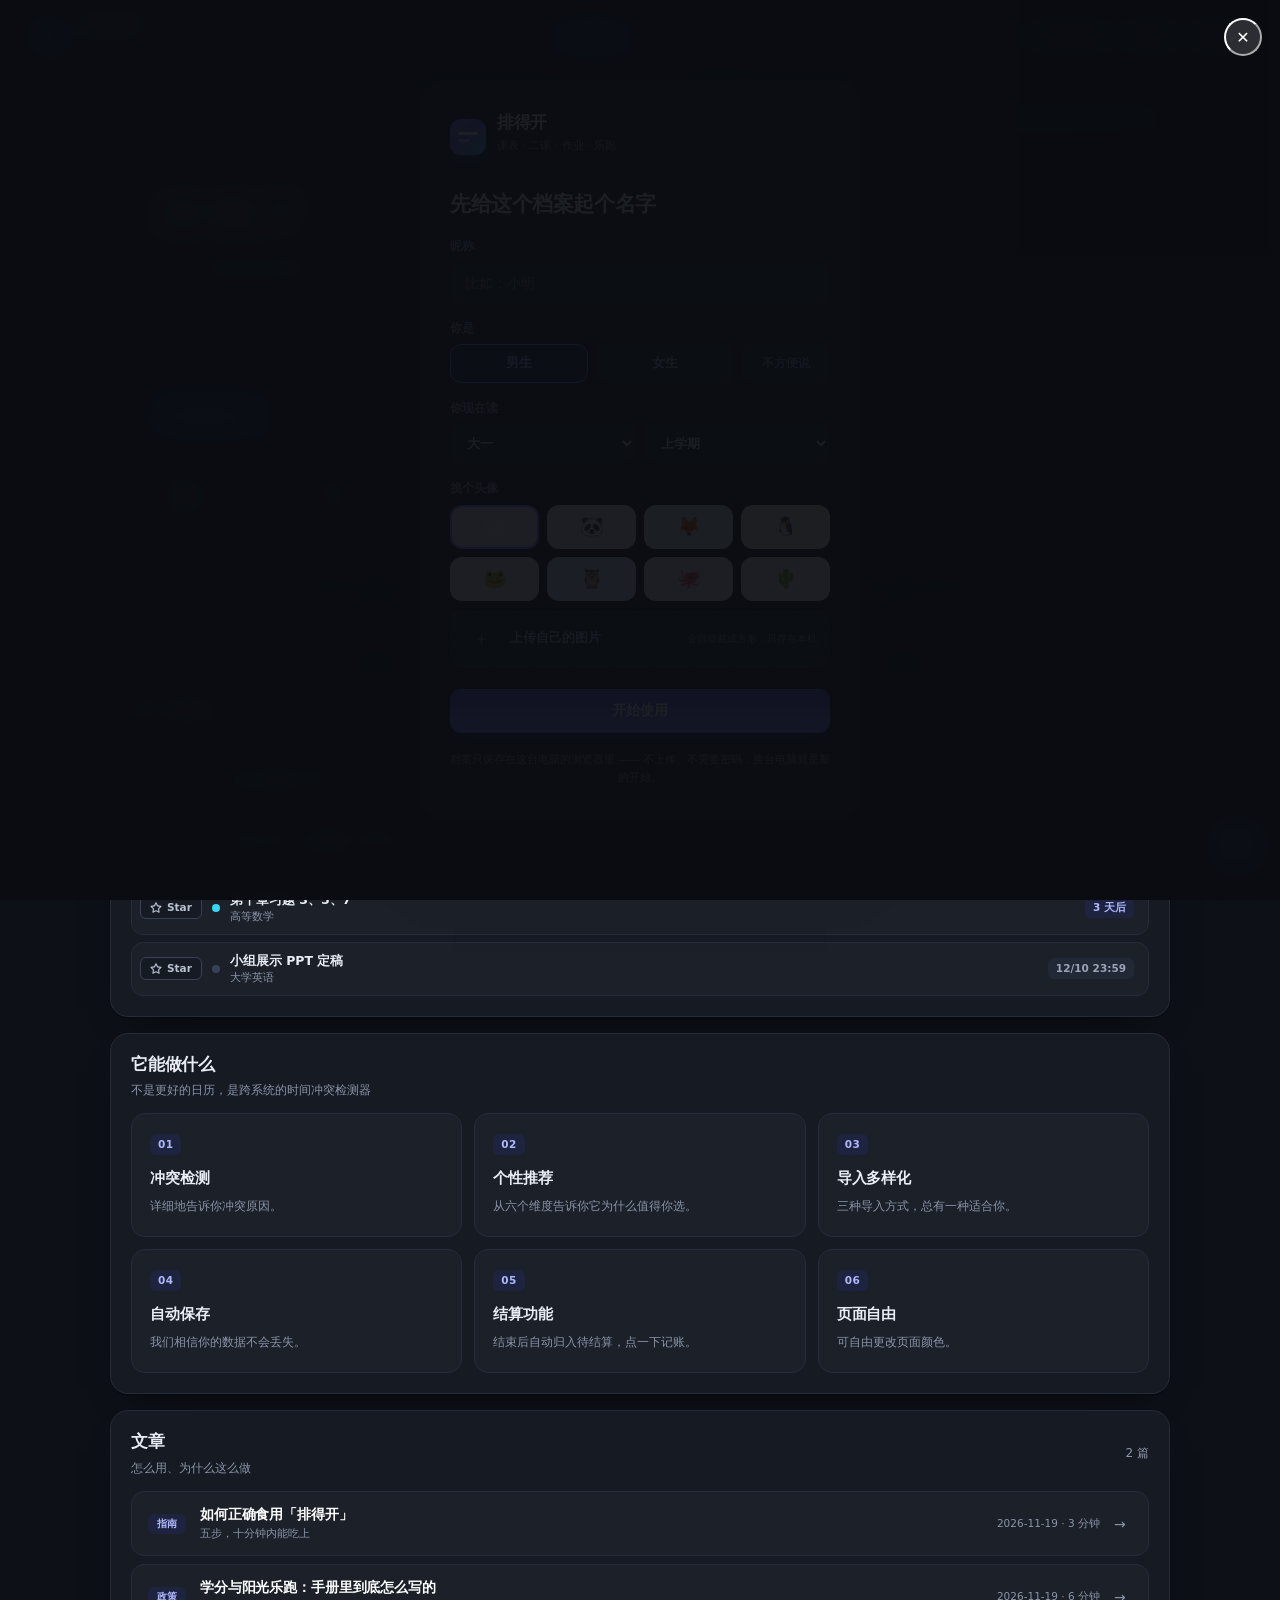
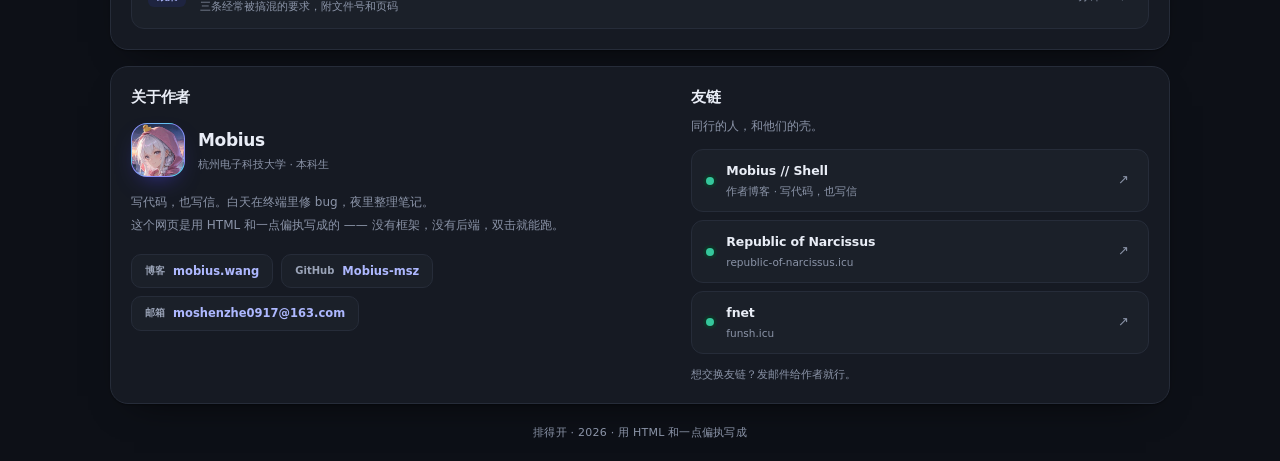
==== index.html @ eb7fef34 "暂时摘除 geo/lightbox 引用，先保证首页可用" ====
<!DOCTYPE html>
<html lang="zh-CN">
<head>
<meta charset="utf-8">
<meta name="viewport" content="width=device-width, initial-scale=1">
<meta name="color-scheme" content="light dark">
<title>排得开 · 课表 / 二课 / 作业，一条都不打架</title>
<meta name="description" content="把课表、二课活动、作业截止和阳光乐跑，排进同一张不冲突的日程。">
<script>
  // 先于样式生效，避免刷新时闪一下白
  (function () {
    try {
      var t = localStorage.getItem('paidekai.theme');
      if (t !== 'dark' && t !== 'light') {
        t = 'dark';   // 默认深色
      }
      document.documentElement.setAttribute('data-theme', t);
    } catch (e) {
      document.documentElement.setAttribute('data-theme', 'light');
    }
  })();
</script>
<meta name="theme-color" content="#4F46E5">
<meta name="mobile-web-app-capable" content="yes">
<meta name="apple-mobile-web-app-capable" content="yes">
<meta name="apple-mobile-web-app-status-bar-style" content="black-translucent">
<meta name="apple-mobile-web-app-title" content="排得开">
<link rel="manifest" href="manifest.webmanifest">
<link rel="icon" href="favicon-32.png" sizes="32x32">
<link rel="icon" href="favicon-64.png" sizes="64x64">
<link rel="apple-touch-icon" href="apple-touch-icon.png">

<link rel="stylesheet" href="styles.css?v=20261128a3">
</head>
<body data-build="20261128a1">
<svg width="0" height="0" style="position:absolute" aria-hidden="true"><defs>
  <linearGradient id="ringGrad" x1="0" y1="0" x2="1" y2="1">
    <stop offset="0%" stop-color="#4F46E5"/>
    <stop offset="100%" stop-color="#06B6D4"/>
  </linearGradient>
  <linearGradient id="ringGradDone" x1="0" y1="0" x2="1" y2="1">
    <stop offset="0%" stop-color="#0E9C7C"/>
    <stop offset="100%" stop-color="#34D399"/>
  </linearGradient>
</defs></svg>

<div class="bglayer" id="bglayer" aria-hidden="true"></div>
<div class="glow" aria-hidden="true"></div>

<header class="topbar">
  <div class="brand">
    <div class="mark" aria-hidden="true"><span></span><span></span></div>
    <div class="brand-text">
      <h1>排得开</h1>
      <p>课表 · 二课 · 作业 · 乐跑</p>
    </div>
  </div>

  <nav class="nav" id="nav">
    <button class="nv active" type="button" data-page="home">首页</button>
    <button class="nv" type="button" data-page="day">日程</button>
    <button class="nv" type="button" data-page="course">二课</button>
    <button class="nv" type="button" data-page="volunteer">志愿</button>
    <button class="nv" type="button" data-page="run">阳光乐跑</button>
    <button class="nv" type="button" data-page="data">数据</button>
    <button class="nv" type="button" data-page="me">我的</button>
  </nav>

  <div class="topbar-right">
    <button class="pill pill-demo" type="button" id="btnMode" title="切换演示模式 / 正常模式">演示模式</button>
    <button class="icon-btn theme-btn" id="btnTheme" type="button" title="切换深浅色" aria-label="切换深浅色">
      <svg class="th-sun" viewBox="0 0 24 24" fill="none" stroke="currentColor" stroke-width="1.9" stroke-linecap="round" aria-hidden="true">
        <circle cx="12" cy="12" r="4.1"/>
        <path d="M12 2.8v2.1M12 19.1v2.1M2.8 12h2.1M19.1 12h2.1M5.5 5.5l1.5 1.5M17 17l1.5 1.5M18.5 5.5L17 7M7 17l-1.5 1.5"/>
      </svg>
      <svg class="th-moon" viewBox="0 0 24 24" fill="currentColor" aria-hidden="true">
        <path d="M20.4 14.6A8.6 8.6 0 0 1 9.4 3.6a8.6 8.6 0 1 0 11 11z"/>
      </svg>
    </button>
    <button class="btn ghost" id="btnCopy" type="button">复制日程</button>
    <button class="btn primary" id="btnAdd" type="button">＋ 导入</button>
  </div>
</header>

<!-- ==================== 首页 ==================== -->
<main class="page" id="page-home">

  <section class="hero">
    <div class="hero-kicker">
      <span class="hero-dot"></span>在线 · <span id="heroTerm">第 12 周</span>
    </div>
    <h1 class="hero-title">排得开</h1>
    <p class="hero-sub">「这个东西都在哪看？」「这个作业什么时候结束？」「讲座会不会撞课程？」</p>
    <p class="hero-desc">
      你一定在大学里听过、也问过这几句话 —— 课表在这儿，作业七零八落，<br>
      阳光乐跑飞到哪去不知道，活动多得不知从何入手。<br>
      各种事项把脑子搅成一锅粥。这个网站想用最直白、最不绕弯子的办法，让你避开这些麻烦 ^_^
    </p>
    <div class="hero-act">
      <button class="btn primary lg" type="button" data-page="day">进入日程 →</button>
      <button class="btn ghost lg" type="button" data-article="howto">第一次用？看这里</button>
    </div>
    <div class="hero-stats" id="heroStats"></div>
  </section>

  <div class="marquee" aria-hidden="true">
    <div class="marquee-track" id="marqueeTrack"></div>
  </div>

  <section class="card">
    <div class="card-head">
      <div>
        <h2 class="card-title">接下来要做</h2>
        <p class="card-sub">按截止时间排，最近的在前</p>
      </div>
      <button class="link-btn" type="button" data-page="day">全部 →</button>
    </div>
    <div class="home-todo" id="homeTodo"></div>
  </section>

  <section class="card">
    <div class="card-head">
      <div>
        <h2 class="card-title">它能做什么</h2>
        <p class="card-sub">不是更好的日历，是跨系统的时间冲突检测器</p>
      </div>
    </div>
    <div class="feat-grid" id="featGrid"></div>
  </section>

  <section class="card">
    <div class="card-head">
      <div>
        <h2 class="card-title">文章</h2>
        <p class="card-sub">怎么用、为什么这么做</p>
      </div>
      <span class="muted" id="articleCount"></span>
    </div>
    <div class="posts" id="postList"></div>
  </section>

  <section class="card">
    <div class="sitegrid">

      <div class="fblock">
        <h3 class="fblock-t">关于作者</h3>
        <div class="author">
          <span class="author-av"><img src="author.jpg" alt="Mobius 的头像"></span>
          <div class="author-main">
            <div class="author-name">Mobius</div>
            <div class="author-sub">杭州电子科技大学 · 本科生</div>
          </div>
        </div>
        <p class="author-bio">
          写代码，也写信。白天在终端里修 bug，夜里整理笔记。<br>
          这个网页是用 HTML 和一点偏执写成的 —— 没有框架，没有后端，双击就能跑。
        </p>
        <div class="author-links">
          <a class="alink" href="https://mobius.wang" target="_blank" rel="noopener">
            <span class="alink-k">博客</span><span class="alink-v">mobius.wang</span>
          </a>
          <a class="alink" href="https://github.com/Mobius-msz" target="_blank" rel="noopener">
            <span class="alink-k">GitHub</span><span class="alink-v">Mobius-msz</span>
          </a>
          <a class="alink" href="mailto:moshenzhe0917@163.com">
            <span class="alink-k">邮箱</span><span class="alink-v">moshenzhe0917@163.com</span>
          </a>
        </div>
      </div>

      <div class="fblock">
        <h3 class="fblock-t">友链</h3>
        <p class="fblock-d">同行的人，和他们的壳。</p>
        <div class="flinks" id="flinkList">
          <a class="flink" href="https://mobius.wang" target="_blank" rel="noopener">
            <span class="flink-dot"></span>
            <span class="flink-main">
              <span class="flink-name">Mobius // Shell</span>
              <span class="flink-desc">作者博客 · 写代码，也写信</span>
            </span>
            <span class="flink-go">↗</span>
          </a>
          <a class="flink" href="https://republic-of-narcissus.icu" target="_blank" rel="noopener">
            <span class="flink-dot"></span>
            <span class="flink-main">
              <span class="flink-name">Republic of Narcissus</span>
              <span class="flink-desc">republic-of-narcissus.icu</span>
            </span>
            <span class="flink-go">↗</span>
          </a>
          <a class="flink" href="https://funsh.icu" target="_blank" rel="noopener">
            <span class="flink-dot"></span>
            <span class="flink-main">
              <span class="flink-name">fnet</span>
              <span class="flink-desc">funsh.icu</span>
            </span>
            <span class="flink-go">↗</span>
          </a>
        </div>
        <p class="flink-tip">想交换友链？发邮件给作者就行。</p>
      </div>

    </div>
  </section>

  <p class="site-foot">排得开 · 2026 · 用 HTML 和一点偏执写成</p>

</main>

<!-- ==================== 日程 ==================== -->
<main class="page" id="page-day" hidden>

  <section class="card settle-card" id="settleCard" hidden>
    <div class="card-head">
      <div>
        <h2 class="card-title">已完结待确认 <span class="settle-badge" id="settleCount"></span></h2>
        <p class="card-sub">去了还是没去？点一下才算数</p>
      </div>
    </div>
    <div class="settle-list" id="settleList"></div>
  </section>

  <section class="card dayview">
    <div class="card-head">
      <h2 class="card-title"><span class="term-chip as-title" id="termChip"></span> <span class="muted" id="weekRange"></span></h2>
      <div class="legend" id="legend"></div>
    </div>
    <div class="daystrip" id="daystrip"></div>
    <div class="agenda" id="agenda"></div>
    <div class="daynote" id="dayNote"></div>
    <button class="link-btn day-export" type="button" id="btnExportDay">导出这天（图片 / PDF）→</button>
  </section>

  <section class="card todo-card">
    <div class="card-head">
      <h2 class="card-title">作业清单</h2>
      <div class="todo-head-right">
        <span class="todo-count" id="todoCount">0 / 0</span>
        <button class="btn ghost sm" id="btnImportTasks" type="button">＋ 导入作业</button>
      </div>
    </div>
    <div class="todo-bar"><i id="todoBar"></i></div>
    <div class="todo-list" id="todoList"></div>
  </section>

  <details class="card card-collapse" id="rejectCard">
    <summary>
      <span>这些没排进去</span>
      <span class="sum-right"><span class="muted" id="rejectCount"></span><i class="chev">›</i></span>
    </summary>
    <div class="rejected" id="rejected"></div>
  </details>

</main>

<!-- ==================== 二课 ==================== -->
<main class="page" id="page-course" hidden>
  <section class="card" id="profileCard"></section>

  <section class="card">
    <div class="card-head">
      <div>
        <h2 class="card-title">二课活动</h2>
        <p class="card-sub">系统只负责排序和提醒冲突，报不报你自己勾</p>
      </div>
      <div class="seg" id="seg-course">
        <button type="button" data-pickmode="edit">编辑活动</button>
        <button type="button" data-pickmode="done">已编辑</button>
      </div>
    </div>
    <div class="pick-toolbar">
      <span class="pick-count" id="count-course"></span>
      <div class="pick-actions">
        <button class="btn ghost sm" type="button" data-pickall="course">按推荐勾上</button>
        <button class="btn ghost sm" type="button" data-clear="course">清空</button>
      </div>
    </div>
    <div class="pick-list" id="list-course"></div>
  </section>

  <details class="card card-collapse" id="hist-course-wrap">
    <summary>
      <span>我的历史</span>
      <span class="sum-right"><span class="muted" id="hist-course-count"></span><i class="chev">›</i></span>
    </summary>
    <div class="hist" id="history-course"></div>
  </details>
</main>

<!-- ==================== 志愿 ==================== -->
<main class="page" id="page-volunteer" hidden>
  <section class="card">
    <div class="card-head">
      <div>
        <h2 class="card-title">志愿服务</h2>
        <p class="card-sub">时长按小时算，勾上就进日程</p>
      </div>
      <div class="seg" id="seg-volunteer">
        <button type="button" data-pickmode="edit">编辑活动</button>
        <button type="button" data-pickmode="done">已编辑</button>
      </div>
    </div>
    <div class="pick-toolbar">
      <span class="pick-count" id="count-volunteer"></span>
      <div class="pick-actions">
        <button class="btn ghost sm" type="button" data-pickall="volunteer">按推荐勾上</button>
        <button class="btn ghost sm" type="button" data-clear="volunteer">清空</button>
      </div>
    </div>
    <div class="pick-list" id="list-volunteer"></div>
  </section>

  <details class="card card-collapse" id="hist-volunteer-wrap">
    <summary>
      <span>我的历史</span>
      <span class="sum-right"><span class="muted" id="hist-volunteer-count"></span><i class="chev">›</i></span>
    </summary>
    <div class="hist" id="history-volunteer"></div>
  </details>
</main>

<!-- ==================== 阳光乐跑 ==================== -->
<main class="page" id="page-run" hidden>
  <section class="card">
    <div class="card-head">
      <div>
        <h2 class="card-title">阳光乐跑</h2>
        <p class="card-sub" id="runStat">一周跑几次，你自己定</p>
        <div class="run-len">
          <span>每次用时</span>
          <input type="number" id="runLen" min="15" max="120" step="5" value="30" inputmode="numeric" aria-label="每次乐跑用时">
          <span>分钟</span>
          <em>含去操场的路上时间</em>
        </div>
      </div>
      <div class="seg" id="seg-run">
        <button type="button" data-pickmode="edit">编辑活动</button>
        <button type="button" data-pickmode="done">已编辑</button>
      </div>
    </div>
    <div class="pick-toolbar">
      <span class="pick-count" id="count-run"></span>
      <div class="pick-actions">
        <button class="btn ghost sm" type="button" data-pickall="run">按推荐勾上</button>
        <button class="btn ghost sm" type="button" data-clear="run">清空</button>
      </div>
    </div>
    <div class="pick-list" id="list-run"></div>
  </section>
</main>

<!-- ==================== 我的 ==================== -->
<main class="page" id="page-me" hidden>

  <section class="card" id="accountCard"></section>

  <section class="card">
    <div class="card-head">
      <div>
        <h2 class="card-title">背景</h2>
        <p class="card-sub">内置几套渐变；也能直接读你电脑上的 Wallpaper Engine 壁纸库</p>
      </div>
      <div class="pick-actions">
        <button class="btn ghost sm" id="btnWeImport" type="button">导入 Wallpaper Engine 壁纸</button>
        <button class="btn ghost sm" id="btnBgFile" type="button">本地图片 / 视频</button>
        <button class="btn ghost sm" id="btnBgReset" type="button">恢复默认</button>
      </div>
    </div>

    <div class="bg-grid" id="bgGrid"></div>

    <p class="shot-hint" style="margin-top:14px">
      点「导入」会弹出文件夹选择框 —— 选
      <code>…\steamapps\workshop\content\431960</code>（你订阅的壁纸）或
      <code>…\wallpaper_engine\projects</code>（内置的）。
      浏览器只读你亲手选中的那个文件夹，不会上传到任何地方。
    </p>

    <input type="file" id="weDir" webkitdirectory directory multiple hidden>
    <input type="file" id="bgFile" accept="image/*,video/mp4,video/webm" hidden>
  </section>

  <section class="card">
    <div class="card-head">
      <div>
        <h2 class="card-title">外观</h2>
        <p class="card-sub">深色在晚上更护眼，跟着你的选择走</p>
      </div>
    </div>
    <div class="theme-seg" id="themeSeg">
      <button type="button" data-theme-v="light">浅色</button>
      <button type="button" data-theme-v="dark">深色</button>
    </div>
  </section>

  <section class="card" id="profileCard2"></section>

  <section class="card" id="installCard">
    <div class="card-head">
      <div>
        <h2 class="card-title">装到手机上</h2>
        <p class="card-sub" id="installTip">装完就是一个独立应用：桌面有图标、打开全屏、断网也能用</p>
      </div>
      <button class="btn primary sm" type="button" id="btnInstall" hidden>安装</button>
    </div>
  </section>

  <section class="card">
    <div class="card-head">
      <h2 class="card-title">这一学期</h2>
      <span class="muted">按你结算过的记录算</span>
    </div>
    <div class="stats" id="statsGrid"></div>
    <div class="term-row">
      <label for="termGrade">年级</label>
      <select class="term-sel" id="termGrade">
        <option value="1">大一</option>
        <option value="2">大二</option>
        <option value="3">大三</option>
        <option value="4">大四</option>
      </select>
      <select class="term-sel" id="termSem">
        <option value="1">上学期</option>
        <option value="2">下学期</option>
      </select>
      <span class="term-warn" id="termWarn" hidden>换学期后课表要重新导入</span>
    </div>
    <div class="term-row">
      <label for="termStart">开学第一天的周一</label>
      <input type="date" id="termStart">
      <span class="muted" id="termHint"></span>
    </div>
    <div class="about-link">
      <span class="muted">数据怎么来的、为什么这么设计</span>
      <button class="link-btn" type="button" data-page="about">关于这个项目 →</button>
    </div>
  </section>

</main>

<!-- ==================== 关于 ==================== -->
<main class="page" id="page-about" hidden>

  <section class="card">
    <div class="card-head">
      <div>
        <h2 class="card-title">关于</h2>
        <p class="card-sub">数据从哪来、为什么这么设计 —— 给老师和评委看的，平时不用管</p>
      </div>
      <button class="btn ghost sm" type="button" data-page="me">← 返回</button>
    </div>

    <h3 class="about-h">它是怎么跑的</h3>
    <ol class="pipe pipe-col">
          <li><b>① 拿到数据</b><span>课表、二课、作业统一成结构化数据，来源可以是 AI 整理、截图、手填</span></li>
          <li><b>② 建约束</b><span>上课时段、地点之间要走多久、一天最多几场</span></li>
          <li><b>③ 查冲突</b><span>时间撞车、转场来不及、当天太挤、名额抢不到</span></li>
          <li><b>④ 排班</b><span>先补缺口，再按六个维度打分挑活动</span></li>
          <li><b>⑤ 你点头</b><span>它只建议，删不删加不加你说了算</span></li>
    </ol>

    <h3 class="about-h">三个数据源，现在接到哪一步</h3>
<table class="src-table">
      <thead>
        <tr><th>数据源</th><th>想要什么</th><th>现在怎么做</th><th>为什么不直连</th></tr>
      </thead>
      <tbody>
        <tr>
          <td>阳光乐跑<br><em>微信「运动时间bank」</em></td>
          <td>实时次数与满分缺口</td>
          <td><b>手动同步</b>：填次数和满分线，自动算出每周该跑几次</td>
          <td>小程序无对外接口；抓包要装证书和代理，属逆向，号有被封风险</td>
        </tr>
        <tr>
          <td>二课活动<br><em>erke.hdu.edu.cn</em></td>
          <td>拉可报名列表并提示冲突</td>
          <td><b>AI 整理</b>：复制提示词发给 DeepSeek / 豆包，把回答粘回来</td>
          <td>该域名解析到非公网 IP，公网页面连域名都解析不了；校内还有同源策略和统一身份认证</td>
        </tr>
        <tr>
          <td>钉钉课表<br><em>杭电工作台</em></td>
          <td>读课表、把日程推回去</td>
          <td><b>AI 整理</b> 识别课时 + <b>导出课表</b>（图片 / PDF / .ics）</td>
          <td>读个人课表要学校管理员建应用并审批数据权限，学生开发者拿不到</td>
        </tr>
      </tbody>
    </table>
  </section>

  <section class="card">
    <h3 class="about-h" style="margin-top:0">说明</h3>
<p class="foot-note">
      <b>架构：</b>三条都做成了「适配器」——接口能通就走接口，通不了就走 AI / 截图 / 手填，上层排程逻辑一行不用改。
      这也是产品化必须的：数据源随时会变，排程引擎不该跟着重写。
    </p>
    <p class="foot-note">
      <b>数据说明：</b>活动池是演示用的模拟数据（28 条，覆盖讲座、志愿服务、阳光乐跑、竞赛、文体、职业发展六类），
      时间按「下一个自然周」动态生成，方便随时演示。地点间转场耗时按校区区域粗略估算（同区 8 分钟、跨区 14–32 分钟），
      不是真实导航数据。
    </p>
  </section>

</main>

<!-- ==================== 数据 ==================== -->
<main class="page" id="page-data" hidden>

  <section class="goals" id="goals" aria-label="目标完成度"></section>

  <section class="sources" id="sources" aria-label="数据来源"></section>

  <div class="datalayout">

    <div class="datacol">

      <section class="card panel-card">
        <h2 class="card-title">我要凑够</h2>
        <p class="card-sub">缺口决定它推什么给你 —— 按学院要求填：创新与拓展学分必修 2 分、4 分及以上记优秀；讲座类至少 8 次</p>
        <div class="field-row">
          <label class="field">
            <span>二课学分</span>
            <input type="number" id="goalCredit" min="0" max="10" step="0.1" value="2.5">
            <em>分</em>
          </label>
          <label class="field">
            <span>志愿时长</span>
            <input type="number" id="goalVolunteer" min="0" max="80" step="1" value="6">
            <em>小时</em>
          </label>
          <label class="field">
            <span>本周乐跑</span>
            <input type="number" id="goalRun" min="0" max="7" step="1" value="2">
            <em>天</em>
          </label>
        </div>

        <div class="hist-row">
          <span class="hist-sum" id="histSum">还没导入历史</span>
          <button class="link-btn" type="button" id="btnHistory">导入二课 / 志愿历史 →</button>
        </div>
      </section>

      <section class="card panel-card">
        <h2 class="card-title">我感兴趣</h2>
        <p class="card-sub">命中越多，推得越靠前</p>
        <div class="chips" id="interestChips"></div>
      </section>

      <section class="card panel-card">
        <h2 class="card-title">我有事</h2>
        <p class="card-sub">选中的格子会出现在日程里，排班时一定绕开</p>
        <div class="busy-grid" id="busyGrid"></div>
        <div class="busy-actions">
          <button class="link-btn" id="btnImportTable" type="button">从课表批量导入 →</button>
          <button class="link-btn" id="btnCourse" type="button">管理课程 →</button>
        </div>
      </section>

    </div>

    <div class="datacol">

      <section class="card">
        <div class="card-head">
          <h2 class="card-title">导入</h2>
          <span class="muted">复制提示词，丢给 AI，粘回来</span>
        </div>

        <div class="impgrid">
          <button class="impcard" type="button" data-imp="timetable">
            <span class="impi">📅</span>
            <b>课表</b>
            <span>从杭电助手 / 钉钉课表截图，或手写「周一 第1-2节 高数」</span>
          </button>
          <button class="impcard" type="button" data-imp="activities">
            <span class="impi">🎪</span>
            <b>二课活动</b>
            <span>青春杭电「正在报名」列表，一次导入十几条并标出冲突</span>
          </button>
          <button class="impcard" type="button" data-imp="tasks">
            <span class="impi">📝</span>
            <b>作业</b>
            <span>课程群里的作业通知，整理成带截止时间的清单</span>
          </button>
          <button class="impcard" type="button" data-imp="shot">
            <span class="impi">🖼</span>
            <b>截图识别</b>
            <span>配了视觉模型的话，截图丢进去直接读（可选）</span>
          </button>
        </div>

        <p class="shot-hint" style="margin-top:14px">
          AI 那条路不用任何 Key —— 打开 DeepSeek / 豆包 / Kimi，把提示词和截图一起发过去，
          复制它的回答粘回来就行。
        </p>
      </section>


      <section class="card">
        <div class="card-head">
          <h2 class="card-title">导出</h2>
          <span class="muted">排好的东西，带走</span>
        </div>

        <div class="impgrid">
          <button class="impcard" type="button" data-exp2="week-png">
            <span class="impi">🖼</span>
            <b>这一周 · 图片</b>
            <span>整周课表一张 PNG，发群、贴进 PPT 都行</span>
          </button>
          <button class="impcard" type="button" data-exp2="week-pdf">
            <span class="impi">📄</span>
            <b>这一周 · PDF</b>
            <span>打印出来贴桌上，或当作业附件交上去</span>
          </button>
          <button class="impcard" type="button" data-exp2="week-ics">
            <span class="impi">📅</span>
            <b>这一周 · 日历</b>
            <span>.ics 导回钉钉 / 手机日历，日程自动同步</span>
          </button>
          <button class="impcard" type="button" data-exp2="day">
            <span class="impi">🕐</span>
            <b>这一天</b>
            <span>只导出当天，一页纸，图片或 PDF 自己选</span>
          </button>
        </div>

        <p class="shot-hint" style="margin-top:14px">
          图片和 PDF 都在你本机现场生成，不上传任何数据 —— 断网也能用。
        </p>
      </section>

    </div>
  </div>
</main>



<!-- 弹窗：课程表 -->
<div class="modal" id="modalCourse" hidden>
  <div class="modal-mask" data-close></div>
  <div class="modal-card course-card" role="dialog" aria-modal="true">
    <div class="modal-head">
      <div>
        <h3>课程表</h3>
        <p class="card-sub">单双周、自定义周数都在这儿改 —— 改完日程立刻重排</p>
      </div>
      <button class="icon-btn" type="button" data-close aria-label="关闭">✕</button>
    </div>

    <div class="cform">
      <input class="cin" id="cfTitle" placeholder="课程名，比如 高等数学 A1" maxlength="24">
      <select class="cin" id="cfDay">
        <option value="0">周一</option><option value="1">周二</option><option value="2">周三</option>
        <option value="3">周四</option><option value="4">周五</option><option value="5">周六</option><option value="6">周日</option>
      </select>
      <input class="cin" id="cfStart" type="time" value="08:40">
      <span class="cdash">→</span>
      <input class="cin" id="cfEnd" type="time" value="10:15">
      <input class="cin cwide" id="cfPlace" placeholder="地点（可不填）" maxlength="20">
      <input class="cin cnarrow" id="cfFrom" type="number" min="1" max="30" value="1">
      <span class="cdash">—</span>
      <input class="cin cnarrow" id="cfTo" type="number" min="1" max="30" value="16">
      <span class="cunit">周</span>
      <select class="cin" id="cfParity">
        <option value="all">每周</option>
        <option value="odd">单周</option>
        <option value="even">双周</option>
      </select>
      <button class="btn primary sm" type="button" id="cfSave">加入</button>
      <button class="link-btn" type="button" id="cfCancel" hidden>取消编辑</button>
    </div>

    <div class="clist" id="courseList"></div>
    <p class="chint" id="courseHint"></p>
  </div>
</div>

<!-- 弹窗：导入历史 -->
<div class="modal" id="modalHistory" hidden>
  <div class="modal-mask" data-close></div>
  <div class="modal-card hist-card" role="dialog" aria-modal="true">
    <div class="modal-head">
      <div>
        <h3>导入二课 / 志愿历史</h3>
        <p class="card-sub">把之前攒的学分和时长导进来，推荐就只补你真正缺的</p>
      </div>
      <button class="icon-btn" type="button" data-close aria-label="关闭">✕</button>
    </div>

    <ol class="hist-steps">
      <li>打开素拓平台（二课）或志愿汇，把记录复制下来，截图也行</li>
      <li>点下面的按钮复制提示词，和记录一起丢给 DeepSeek / 豆包 / Kimi</li>
      <li>把它回的那段粘回下面这个框，点导入</li>
    </ol>

    <div class="hist-prompt-row">
      <button class="btn ghost sm" type="button" id="btnHistPrompt">复制提示词</button>
      <span class="muted">不需要任何 Key</span>
    </div>

    <textarea class="hist-ta" id="histText" rows="7"
      placeholder='粘在这里。JSON 或直接贴文字都行，例如：&#10;{"history":[{"title":"图书馆志愿服务","date":"2024-11-05","credit":0,"hours":3}]}&#10;或者一行一条：&#10;2024-11-05 图书馆志愿服务 3 小时&#10;2024-10-12 通识讲座 0.2 分'></textarea>

    <div class="hist-act">
      <button class="btn primary" type="button" id="btnHistOk">导入</button>
      <button class="btn ghost" type="button" data-close>取消</button>
      <button class="link-btn" type="button" id="btnHistClear">清空已导入的历史</button>
    </div>
  </div>
</div>

<!-- 弹窗：导出结果 -->
<div class="modal" id="modalResult" hidden>
  <div class="modal-mask" data-close></div>
  <div class="modal-card result-card" role="dialog" aria-modal="true">
    <div class="modal-head">
      <div>
        <h3 id="resultTitle">导出好了</h3>
        <p class="card-sub" id="resultSub">浏览器没弹下载的话，点下面的按钮，或直接在图上右键 → 另存为</p>
      </div>
      <button class="icon-btn" type="button" data-close aria-label="关闭">✕</button>
    </div>
    <div class="result-body" id="resultBody"></div>
    <div class="result-act">
      <a class="btn primary" id="resultDownload" href="#" download>下载文件</a>
      <a class="btn ghost" id="resultOpen" href="#" target="_blank" rel="noopener">在新标签打开</a>
      <button class="btn ghost" type="button" data-close>关闭</button>
    </div>
  </div>
</div>

<!-- 弹窗：导出课表 -->
<div class="modal" id="modalExport" hidden>
  <div class="modal-mask" data-close></div>
  <div class="modal-card export-card" role="dialog" aria-modal="true">
    <div class="modal-head">
      <div>
        <h3 id="exportTitle">导出这一周的课表</h3>
        <p class="card-sub" id="exportSub">三种格式，看你要拿去干什么</p>
      </div>
      <button class="icon-btn" type="button" data-close aria-label="关闭">✕</button>
    </div>
    <div class="exp-grid">
      <button class="exp" type="button" data-exp="png">
        <span class="exp-tag">PNG</span>
        <b>图片</b>
        <em>发给同学、贴进群、塞进 PPT</em>
      </button>
      <button class="exp" type="button" data-exp="pdf">
        <span class="exp-tag">PDF</span>
        <b>PDF</b>
        <em>打印出来贴桌上，或当作业附件</em>
      </button>
      <button class="exp" type="button" data-exp="ics">
        <span class="exp-tag">ICS</span>
        <b>日历文件</b>
        <em>导入钉钉 / 手机日历，自动同步</em>
      </button>
    </div>
  </div>
</div>

<!-- 弹窗：替换确认 -->
<div class="modal" id="modalConfirm" hidden>
  <div class="modal-mask" data-close></div>
  <div class="modal-card confirm-card" role="dialog" aria-modal="true">
    <div class="modal-head">
      <div>
        <h3 id="cfTitle">和已有活动重叠</h3>
        <p class="card-sub" id="cfNote"></p>
      </div>
      <button class="icon-btn" type="button" data-close aria-label="关闭">✕</button>
    </div>
    <div class="cf-lines" id="cfLines"></div>
    <div class="modal-actions">
      <div class="spacer"></div>
      <button class="btn ghost" type="button" id="cfCancel">算了</button>
      <button class="btn primary" type="button" id="cfOk">替换</button>
    </div>
  </div>
</div>

<!-- 弹窗：文章 -->
<div class="modal" id="modalArticle" hidden>
  <div class="modal-mask" data-close></div>
  <div class="modal-card article-card" role="dialog" aria-modal="true">
    <div class="modal-head">
      <div>
        <h3 id="articleTitle"></h3>
        <p class="card-sub" id="articleMeta"></p>
      </div>
      <button class="icon-btn" type="button" data-close aria-label="关闭">✕</button>
    </div>
    <div class="article-body" id="articleBody"></div>
  </div>
</div>

<!-- 弹窗：兴趣侧写问卷 -->
<div class="modal" id="modalQuiz" hidden>
  <div class="modal-mask" data-close></div>
  <div class="modal-card" role="dialog" aria-modal="true" style="width:min(720px,100%)">
    <div class="modal-head">
      <div>
        <h3>五道题，摸清你的口味</h3>
        <p class="card-sub">只影响推荐顺序，不会替你报名 —— 勾不勾还是你说了算</p>
      </div>
      <button class="icon-btn" type="button" data-close aria-label="关闭">✕</button>
    </div>

    <div class="quiz" id="quizBody"></div>

    <div class="modal-actions">
      <button class="link-btn" type="button" id="btnQuizReset">重来</button>
      <div class="spacer"></div>
      <button class="btn primary" type="button" id="btnQuizDone">生成画像</button>
    </div>
  </div>
</div>

<!-- 弹窗：导入中心 -->
<div class="modal" id="modalText" hidden>
  <div class="modal-mask" data-close></div>
  <div class="modal-card" role="dialog" aria-modal="true" style="width:min(840px,100%)">
    <div class="modal-head">
      <div>
        <h3>导入</h3>
        <p class="card-sub">课表、二课活动、志愿活动、作业 —— 复制提示词丢给 AI，把回答粘回来就行</p>
      </div>
      <button class="icon-btn" type="button" data-close aria-label="关闭">✕</button>
    </div>

    <div class="imp-tabs" id="impTabs">
      <button class="itab active" type="button" data-pane="timetable">课表</button>
      <button class="itab" type="button" data-pane="activities">二课活动</button>
      <button class="itab" type="button" data-pane="volunteer">志愿活动</button>
      <button class="itab" type="button" data-pane="tasks">作业</button>
      <div class="spacer"></div>
      <button class="link-btn" type="button" id="btnToShot">改用截图导入</button>
    </div>

    <div class="pane" id="pane-timetable">
      <div class="step">
        <div class="step-n">1</div>
        <div class="step-body">
          <b>复制这段提示词</b>
          <span>连同课表截图一起发给 DeepSeek / 豆包 / Kimi</span>
          <div class="step-actions">
            <button class="btn ghost sm" type="button" data-copy="timetable">复制提示词</button>
            <button class="link-btn" type="button" data-peek="timetable">看看它写了什么</button>
          </div>
        </div>
      </div>

      <div class="step">
        <div class="step-n">2</div>
        <div class="step-body">
          <b>把它给的东西粘回来</b>
          <span>AI 返回的 JSON 或你自己的课表文字都行</span>
        </div>
      </div>

      <textarea id="tableText" spellcheck="false" placeholder="周一 第1-2节 高等数学 三教201&#10;周一 第3-4节 大学物理 三教305&#10;周二 第5-6节 数据结构 二教108&#10;&#10;或者直接粘 AI 返回的 JSON：&#10;{&quot;courses&quot;:[{&quot;title&quot;:&quot;高等数学&quot;,&quot;day&quot;:&quot;周一&quot;,&quot;start&quot;:&quot;08:40&quot;,&quot;end&quot;:&quot;10:15&quot;}]}"></textarea>

      <div class="modal-actions">
        <button class="link-btn" type="button" id="btnTableSample">填入示例</button>
        <div class="spacer"></div>
        <button class="btn primary" type="button" id="btnTableParse">解析并应用</button>
      </div>
      <div class="parse-result" id="tableResult" hidden></div>
    </div>

    <div class="pane" id="pane-activities" hidden>
      <div class="step">
        <div class="step-n">1</div>
        <div class="step-body">
          <b>复制这段提示词</b>
          <span>把「正在报名」那页截图一起发过去</span>
          <div class="step-actions">
            <button class="btn ghost sm" type="button" data-copy="activities">复制提示词</button>
            <button class="link-btn" type="button" data-peek="activities">看看它写了什么</button>
          </div>
        </div>
      </div>

      <div class="step">
        <div class="step-n">2</div>
        <div class="step-body">
          <b>把活动列表粘回来</b>
          <span>用空行分隔每条，或者直接粘 AI 返回的 JSON</span>
        </div>
      </div>

      <textarea id="batchText" spellcheck="false" placeholder="【讲座】AIGC 与设计未来&#10;时间：11月24日 19:00-21:00&#10;地点：第一教学楼 101&#10;二课学分：0.2&#10;&#10;【志愿】图书馆书目整理&#10;时间：11月25日 14:00-16:00&#10;地点：图书馆 三层&#10;志愿时长：2 小时"></textarea>

      <div class="modal-actions">
        <button class="link-btn" type="button" id="btnBatchSample">填入示例</button>
        <div class="spacer"></div>
        <button class="btn primary" type="button" id="btnBatchParse">解析全部</button>
      </div>
      <div class="parse-result" id="batchResult" hidden></div>
    </div>

    <div class="pane" id="pane-tasks" hidden>
      <div class="step">
        <div class="step-n">1</div>
        <div class="step-body">
          <b>复制这段提示词</b>
          <span>课程群里的作业通知，连截图一起发过去</span>
          <div class="step-actions">
            <button class="btn ghost sm" type="button" data-copy="tasks">复制提示词</button>
            <button class="link-btn" type="button" data-peek="tasks">看看它写了什么</button>
          </div>
        </div>
      </div>

      <div class="step">
        <div class="step-n">2</div>
        <div class="step-body">
          <b>把作业清单粘回来</b>
          <span>每行一条，格式：<code>作业标题 | 截止时间 | 课程</code></span>
        </div>
      </div>

      <textarea id="taskText" spellcheck="false" placeholder="完成 AIGC 大赛项目文档 | 2026-11-22 23:59 | 生成式人工智能&#10;第十章习题 3、5、7 | 11-25 18:00 | 高等数学&#10;小组展示 PPT | 11-28 | 大学英语&#10;&#10;或者直接粘 AI 返回的 JSON：&#10;{&quot;tasks&quot;:[{&quot;title&quot;:&quot;...&quot;,&quot;due&quot;:&quot;2026-11-22 23:59&quot;}]}"></textarea>

      <div class="modal-actions">
        <button class="link-btn" type="button" id="btnTaskSample">填入示例</button>
        <div class="spacer"></div>
        <button class="btn primary" type="button" id="btnTaskParse">加入清单</button>
      </div>
      <div class="parse-result" id="taskResult" hidden></div>
    </div>
  </div>
</div>

<!-- 弹窗：提示词预览 -->
<div class="modal" id="modalPeek" hidden>
  <div class="modal-mask" data-close></div>
  <div class="modal-card" role="dialog" aria-modal="true" style="width:min(720px,100%)">
    <div class="modal-head">
      <div>
        <h3>提示词原文</h3>
        <p class="card-sub">整段复制，连图一起发给 AI</p>
      </div>
      <button class="icon-btn" type="button" data-close aria-label="关闭">✕</button>
    </div>
    <pre class="peek" id="peekBody"></pre>
    <div class="modal-actions">
      <div class="spacer"></div>
      <button class="btn primary" type="button" id="btnPeekCopy">复制这段</button>
    </div>
  </div>
</div>

<!-- 弹窗：阳光乐跑同步 -->
<div class="modal" id="modalRun" hidden>
  <div class="modal-mask" data-close></div>
  <div class="modal-card" role="dialog" aria-modal="true">
    <div class="modal-head">
      <div>
        <h3>同步乐跑数据</h3>
        <p class="card-sub">打开微信「运动时间bank」，照着首页数字填一遍</p>
      </div>
      <button class="icon-btn" type="button" data-close aria-label="关闭">✕</button>
    </div>

    <div class="pr-grid">
      <div class="pr-field"><span>本学期已完成（次）</span><input id="runDone" type="number" min="0" value="12"></div>
      <div class="pr-field"><span>满分要求（次）</span><input id="runTarget" type="number" min="1" value="40"></div>
      <div class="pr-field"><span>已跑里程（km）</span><input id="runKm" type="number" min="0" step="0.1" value="36"></div>
      <div class="pr-field"><span>剩余教学周</span><input id="runWeeks" type="number" min="1" max="20" value="9"></div>
    </div>

    <div class="pr-warn">
      小程序没开放接口，这一步是<b>手动同步</b>。以后有官方接口了，换的也只是适配器，排程引擎不用动。
    </div>

    <div class="run-preview" id="runPreview"></div>

    <div class="pr-conf">
      <button class="btn primary" type="button" id="btnRunApply">存下，顺便改本周目标</button>
      <span class="hint">会把「本周乐跑」目标调成刚好跑满的次数</span>
    </div>
  </div>
</div>

<!-- 弹窗：截图导入 -->
<div class="modal" id="modalShot" hidden>
  <div class="modal-mask" data-close></div>
  <div class="modal-card" role="dialog" aria-modal="true" style="width:min(920px,100%)">
    <div class="modal-head">
      <div>
        <h3>截图导入</h3>
        <p class="card-sub">把手机截图拖进来，或直接 Ctrl+V 粘贴</p>
      </div>
      <button class="icon-btn" type="button" data-close aria-label="关闭">✕</button>
    </div>

    <div class="shot-tabs" id="shotTabs">
      <button class="stab active" type="button" data-kind="timetable">课表截图</button>
      <button class="stab" type="button" data-kind="activities">活动列表截图</button>
      <div class="spacer"></div>
      <button class="link-btn" type="button" id="btnToText">改用文字导入</button>
    </div>

    <div class="drop" id="dropZone" tabindex="0">
      <input type="file" id="shotFile" accept="image/*" hidden>
      <div class="drop-inner" id="dropInner">
        <div class="drop-ico">🖼</div>
        <b>拖入截图 · 点击选择 · Ctrl+V 粘贴</b>
        <span>支持 JPG / PNG，用手机原图，别裁太狠</span>
      </div>
    </div>

    <div class="shot-grid" id="shotGrid" hidden>
      <div class="shot-imgwrap"><img id="shotBig" alt="截图预览"></div>
      <div class="shot-panel" id="shotPanel"></div>
    </div>
  </div>
</div>

<!-- 弹窗：截止提醒 -->
<div class="modal" id="modalWarn" hidden>
  <div class="modal-mask" data-close></div>
  <div class="modal-card warn-card" role="dialog" aria-modal="true">
    <div class="warn-ico">⏰</div>
    <h3 id="warnTitle">有作业快到期了</h3>
    <p class="warn-sub" id="warnSub">现在处理还来得及</p>
    <ul class="warn-list" id="warnList"></ul>
    <div class="modal-actions">
      <div class="spacer"></div>
      <button class="btn primary" type="button" data-close>我这就去</button>
    </div>
  </div>
</div>

<!-- 首次进入：建一个本地档案 -->
<div class="gate" id="gate" hidden>
  <div class="gate-card">
    <div class="gate-brand">
      <div class="mark" aria-hidden="true"><span></span><span></span></div>
      <div>
        <h1>排得开</h1>
        <p>课表 · 二课 · 作业 · 乐跑</p>
      </div>
    </div>

    <h2 class="gate-title" id="gateTitle">先给这个档案起个名字</h2>

    <div class="gate-users" id="gateUsers" hidden></div>

    <div class="gate-form" id="gateForm">
      <div id="gateNameRow">
        <label class="gate-label" for="gateName">昵称</label>
        <input class="gate-input" id="gateName" maxlength="12" placeholder="比如：小明" autocomplete="off">
      </div>

      <label class="gate-label">你是</label>
      <div class="gate-gender" id="gateGender">
        <button type="button" data-g="m">男生</button>
        <button type="button" data-g="f">女生</button>
        <button type="button" data-g="" class="gate-gender-skip">不方便说</button>
      </div>

      <label class="gate-label">你现在读</label>
      <div class="gate-term">
        <select class="gate-sel" id="gateGrade">
          <option value="1">大一</option>
          <option value="2">大二</option>
          <option value="3">大三</option>
          <option value="4">大四</option>
        </select>
        <select class="gate-sel" id="gateSem">
          <option value="1">上学期</option>
          <option value="2">下学期</option>
        </select>
      </div>

      <label class="gate-label">挑个头像</label>
      <div class="gate-avs" id="gateAvs"></div>

      <button class="gate-upload" type="button" id="gateUpload">
        <span class="gu-prev" id="gateUploadPrev">＋</span>
        <span class="gu-text" id="gateUploadText">上传自己的图片</span>
        <span class="gu-tip">会自动裁成方形，只存在本机</span>
      </button>
      <input type="file" id="gateAvFile" accept="image/*" hidden>

      <button class="btn primary gate-go" type="button" id="gateGo">开始使用</button>
    </div>

    <button class="link-btn gate-switch" type="button" id="gateSwitch" hidden>返回选择</button>

    <p class="gate-note">档案只保存在这台电脑的浏览器里 —— 不上传、不需要密码，换台电脑就是新的开始。</p>
  </div>
</div>

<div class="toast" id="toast" role="status" aria-live="polite"></div>

<script src="app.js?v=20261128a3"></script>
<!-- ============ 附加模块：定位 / 灯箱 ============ -->
<a class="campus-fab" href="campus.html" title="3D 校园地图">3D</a>

<div class="geo-fab" id="geoFab" role="button" tabindex="0" aria-label="定位到校区">
  <span class="geo-fab-txt">定位</span>
</div>

<div class="geo-modal" id="geoModal" hidden>
  <div class="geo-mask" data-geo-close></div>
  <div class="geo-card">
    <div class="geo-head">
      <div>
        <p class="geo-kicker">Live location</p>
        <h3>我的位置</h3>
      </div>
      <button class="icon-btn" type="button" data-geo-close aria-label="关闭">✕</button>
    </div>
    <p class="geo-addr">杭州电子科技大学 · 下沙校区 · 学源街 1158 号</p>
    <p class="geo-note">只在本机计算，不上传</p>
    <div class="geo-body" id="geoBody">
      <p class="geo-hint">点下面按钮，浏览器会问你要不要授权定位。</p>
    </div>
    <div class="geo-acts">
      <button class="btn primary sm" type="button" id="geoAllow">允许定位</button>
      <a class="btn ghost sm" id="geoNav" target="_blank" rel="noopener"
         href="https://uri.amap.com/marker?position=120.3527,30.3199&name=杭州电子科技大学下沙校区">在高德打开</a>
    </div>
  </div>
</div>

<div class="lbox" id="lbox" hidden>
  <img class="lbox-img" id="lboxImg" alt="">
  <button class="lbox-close" type="button" data-lbox-close aria-label="关闭">✕</button>
</div>

<style>
.geo-fab{position:fixed;right:16px;bottom:calc(84px + env(safe-area-inset-bottom));z-index:60;
  width:54px;height:54px;border-radius:50%;display:grid;place-items:center;cursor:pointer;
  background:linear-gradient(140deg,var(--brand),var(--accent));color:#fff;font-size:12px;font-weight:800;
  box-shadow:0 12px 28px -12px rgba(79,70,229,.9);transition:transform .16s ease}
.geo-fab:hover{transform:translateY(-2px)}
@media(min-width:641px){.geo-fab{bottom:28px}}
.geo-modal{position:fixed;inset:0;z-index:120;display:grid;place-items:center;padding:16px}
.geo-mask{position:absolute;inset:0;background:rgba(17,21,34,.5);backdrop-filter:blur(4px)}
.geo-card{position:relative;width:min(420px,100%);background:var(--surface);border:1px solid var(--line);
  border-radius:18px;padding:20px;box-shadow:0 24px 60px -30px rgba(19,24,41,.6)}
.geo-head{display:flex;align-items:flex-start;justify-content:space-between;gap:10px}
.geo-kicker{margin:0;font-size:10px;letter-spacing:.16em;text-transform:uppercase;color:var(--muted)}
.geo-head h3{margin:2px 0 0;font-size:19px;font-weight:800}
.geo-addr{margin:12px 0 2px;font-size:12px;color:var(--ink-2);line-height:1.6}
.geo-note{margin:0;font-size:10.5px;color:var(--muted)}
.geo-body{margin:14px 0;padding:14px;border-radius:12px;background:var(--surface-2);border:1px solid var(--line)}
.geo-hint{margin:0;font-size:12px;color:var(--muted);line-height:1.7}
.geo-num{font-size:28px;font-weight:900;letter-spacing:-.03em}
.geo-num small{font-size:13px;font-weight:700;margin-left:3px;color:var(--muted)}
.geo-dir{margin-top:4px;font-size:12px;color:var(--brand-ink);font-weight:700}
.geo-acts{display:flex;gap:8px;flex-wrap:wrap}
.geo-acts a{text-decoration:none}
.lbox{position:fixed;inset:0;z-index:200;display:grid;place-items:center;background:rgba(10,12,18,.92);padding:20px}
.lbox-img{max-width:94vw;max-height:88vh;border-radius:12px;box-shadow:0 30px 80px -30px #000}
.lbox-close{position:absolute;top:18px;right:18px;width:38px;height:38px;border-radius:50%;
  background:rgba(255,255,255,.14);color:#fff;font-size:16px;cursor:pointer}

.campus-fab{position:fixed;right:16px;bottom:calc(146px + env(safe-area-inset-bottom));z-index:60;width:54px;height:54px;border-radius:50%;display:grid;place-items:center;text-decoration:none;background:var(--surface);border:1px solid var(--line);color:var(--brand-ink);font-size:13px;font-weight:900;box-shadow:0 10px 24px -14px rgba(19,24,41,.5)}
.campus-fab:hover{border-color:var(--line-brand)}
@media(min-width:641px){.campus-fab{bottom:90px}}
</style>

<script>
(function () {
  var LAT = 30.3199, LNG = 120.3527;   // 杭电下沙校区

  var fab = document.getElementById('geoFab');
  var modal = document.getElementById('geoModal');
  var body = document.getElementById('geoBody');
  var allow = document.getElementById('geoAllow');

  fab.addEventListener('click', function () { modal.hidden = false; });
  modal.addEventListener('click', function (e) {
    if (e.target.closest('[data-geo-close]')) modal.hidden = true;
  });

  function dist(lat1, lon1, lat2, lon2) {
    var R = 6371000, r = Math.PI / 180;
    var dLat = (lat2 - lat1) * r, dLon = (lon2 - lon1) * r;
    var a = Math.sin(dLat / 2) * Math.sin(dLat / 2) +
            Math.cos(lat1 * r) * Math.cos(lat2 * r) * Math.sin(dLon / 2) * Math.sin(dLon / 2);
    return 2 * R * Math.atan2(Math.sqrt(a), Math.sqrt(1 - a));
  }

  function bearing(lat1, lon1, lat2, lon2) {
    var r = Math.PI / 180;
    var y = Math.sin((lon2 - lon1) * r) * Math.cos(lat2 * r);
    var x = Math.cos(lat1 * r) * Math.sin(lat2 * r) -
            Math.sin(lat1 * r) * Math.cos(lat2 * r) * Math.cos((lon2 - lon1) * r);
    return (Math.atan2(y, x) / r + 360) % 360;
  }

  var DIRS = ['北', '东北', '东', '东南', '南', '西南', '西', '西北'];
  function dirText(deg) {
    var i = Math.round(((deg % 360) + 360) % 360 / 45) % 8;
    return DIRS[i];
  }

  function show(lat, lng, acc) {
    var m = dist(lat, lng, LAT, LNG);
    var b = bearing(lat, lng, LAT, LNG);
    var txt = m < 1000 ? Math.round(m) + '<small>米</small>'
                       : (m / 1000).toFixed(1) + '<small>公里</small>';
    body.innerHTML = '<div class="geo-num">' + txt + '</div>' +
      '<div class="geo-dir">校区在你 ' + dirText(b) + ' 方向 · 方位角 ' + Math.round(b) + '°</div>' +
      '<p class="geo-hint" style="margin-top:8px">定位精度约 ' + Math.round(acc || 0) + ' 米</p>';
    allow.textContent = '重新定位';
  }

  allow.addEventListener('click', function () {
    if (!navigator.geolocation) {
      body.innerHTML = '<p class="geo-hint">这个浏览器不支持定位。</p>';
      return;
    }
    body.innerHTML = '<p class="geo-hint">正在定位…</p>';
    navigator.geolocation.getCurrentPosition(function (p) {
      show(p.coords.latitude, p.coords.longitude, p.coords.accuracy);
    }, function () {
      body.innerHTML = '<p class="geo-hint">定位被拒绝或失败 —— 可以点「在高德打开」手动看路线。</p>';
    }, { enableHighAccuracy: true, timeout: 12000, maximumAge: 60000 });
  });

  /* ---- 图片灯箱：点任意大图放大 ---- */
  var lb = document.getElementById('lbox');
  var lbImg = document.getElementById('lboxImg');
  document.addEventListener('click', function (e) {
    var img = e.target.closest('img');
    if (!img || img === lbImg) return;
    if (img.closest('.lbox')) return;
    var w = img.naturalWidth || 0;
    if (w && w < 400) return;           // 小图标不放大
    lbImg.src = img.src;
    lb.hidden = false;
  });
  lb.addEventListener('click', function () { lb.hidden = true; });
  document.addEventListener('keydown', function (e) {
    if (e.key === 'Escape') { lb.hidden = true; modal.hidden = true; }
  });
})();
</script>
</body>
</html>
---- styles.css ----
/* ============================================================
   排得开 · 校园日程排班器
   ============================================================ */

:root {
  color-scheme: light;
  --bg: #ECEFF5;
  --surface: #FAFAFC;
  --surface-2: #F3F5FA;
  --ink: #131829;
  --ink-2: #454E63;
  --muted: #8B94A8;
  --muted-2: #7A8399;
  --mono-ink: #5B6478;
  --line: #E0E4EE;
  --line-2: #EAEDF4;
  --line-strong: #C9D1EA;
  --line-brand: #C4CCF7;
  --line-warm: #F3D9B4;
  --seg: #EEF0F7;
  --chip: #F2F2F5;

  --brand: #4F46E5;
  --brand-lo: #6D66F0;
  --brand-ink: #3B34C4;
  --accent: #06B6D4;
  --danger: #E5484D;
  --danger-ink: #C0392B;
  --warn: #E08700;
  --warn-ink: #B4660C;
  --ok: #0E9C7C;
  --ok-ink: #0E8C72;

  --tint-brand: #EEF1FE;
  --tint-brand-weak: #F7F8FE;
  --tint-ok: #E8F7F1;
  --tint-danger: #FDECEA;
  --tint-warn: #FFF6E0;
  --tint-warn-2: #FFF1D8;
  --tint-purple: #F3EFFE;
  --warm-1: #FFFCF5;
  --tag-veil: rgba(255, 255, 255, .70);
  --tag-veil-solid: rgba(255, 255, 255, .90);
  --topbar-bg: rgba(250, 250, 252, .82);
  --topbar-line: rgba(231, 234, 243, .90);
  --hatch-1: #EDEFF7;
  --hatch-2: #DFE3EF;
  --dc-bg: #EDF0F8;
  --purple-ink: #7A56C4;
  --badge-urgent-bg: #FFEFEC;
  --badge-urgent-ink: #C33A31;
  --badge-soon-bg: #FFF6E3;
  --badge-soon-ink: #A86A00;
  --done-bg: #F4FBF8;
  --done-line: #CBEBDD;
  --field-bg: #FCFCFD;
  --why-travel-bg: #FEF3E2;
  --why-dense-bg: #F1EFFE;
  --why-dense-ink: #5B4BC4;
  --why-busy-bg: #EDF1F7;
  --why-busy-ink: #55617A;
  --why-full-bg: #E8F6F2;
  --why-full-ink: #0E8A72;
  --drop-hover: #F6F8FF;
  --shot-bg: #F2F4F9;
  --st-test-bg: #F4F6FE;
  --st-test-line: #D6DCF8;
  --st-ok-bg: #EAF8F2;
  --st-ok-line: #BFE8D8;
  --mini-on-bg: #DFE4FB;
  --mini-on-line: #AEB8F0;
  --warn-bg: #FFF7F5;
  --warn-line: #F7DCD5;
  --shake-bg: #FFF6F4;
  --shake-line: #F0B7B0;

  --ring: rgba(79, 70, 229, .15);
  --scrim: rgba(245, 247, 252, .40);
  --topbar-fade: rgba(255, 255, 255, .82);
  --card-fade: rgba(250, 250, 252, .93);
  --gate-veil: rgba(19, 24, 41, .36);
  --sh-deep: rgba(19, 24, 41, .55);

  --r: 18px;
  --r-sm: 11px;
  --sh: 0 1px 2px rgba(19, 24, 41, .04), 0 14px 34px -22px rgba(19, 24, 41, .30);
  --font: "PingFang SC", "HarmonyOS Sans SC", "Microsoft YaHei", system-ui, -apple-system, "Segoe UI", sans-serif;
  --mono: ui-monospace, "SFMono-Regular", Menlo, Consolas, "Microsoft YaHei", monospace;
}

/* ---------------- 深色主题 ---------------- */
html[data-theme="dark"] {
  color-scheme: dark;

  --bg: #0D1017;
  --surface: #161A23;
  --surface-2: #1B2029;
  --ink: #E9EDF6;
  --ink-2: #B9C1D2;
  --muted: #8B94A8;
  --muted-2: #9AA3B7;
  --mono-ink: #A6B0C6;
  --line: #262C39;
  --line-2: #1F2430;
  --line-strong: #39415A;
  --line-brand: #3D4680;
  --line-warm: #4A3A20;
  --seg: #1B2029;
  --chip: #222936;

  --brand: #7C8BFF;
  --brand-lo: #9AA6FF;
  --brand-ink: #AEB8FF;
  --accent: #38D6F0;
  --danger: #FF6B70;
  --danger-ink: #FF9A9E;
  --warn: #F0A93B;
  --warn-ink: #F3BE72;
  --ok: #35C79C;
  --ok-ink: #5FDDB6;

  --tint-brand: #1E2440;
  --tint-brand-weak: #191E2B;
  --tint-ok: #103027;
  --tint-danger: #2F1A1A;
  --tint-warn: #2E2411;
  --tint-warn-2: #33280F;
  --tint-purple: #251F3A;
  --warm-1: #221B0F;
  --tag-veil: rgba(255, 255, 255, .09);
  --tag-veil-solid: rgba(255, 255, 255, .13);
  --topbar-bg: rgba(18, 22, 30, .82);
  --topbar-line: rgba(38, 44, 57, .90);
  --hatch-1: #1B212C;
  --hatch-2: #232B38;
  --dc-bg: #232A38;
  --purple-ink: #B4A6FF;
  --badge-urgent-bg: #301A17;
  --badge-urgent-ink: #FF9A90;
  --badge-soon-bg: #2E2412;
  --badge-soon-ink: #F0C070;
  --done-bg: #122A22;
  --done-line: #1F4A3C;
  --field-bg: #1B2029;
  --why-travel-bg: #2E2412;
  --why-dense-bg: #241F3A;
  --why-dense-ink: #B6AAFF;
  --why-busy-bg: #1E2532;
  --why-busy-ink: #A9B4C8;
  --why-full-bg: #122C27;
  --why-full-ink: #5FDDB6;
  --drop-hover: #1B2029;
  --shot-bg: #141924;
  --st-test-bg: #1B2039;
  --st-test-line: #333D66;
  --st-ok-bg: #122C27;
  --st-ok-line: #1F4A3C;
  --mini-on-bg: #2A3160;
  --mini-on-line: #4A56A8;
  --warn-bg: #2A1816;
  --warn-line: #4A2A26;
  --shake-bg: #2A1816;
  --shake-line: #5A2E2A;

  --ring: rgba(124, 139, 255, .28);
  --scrim: rgba(6, 8, 13, .58);
  --topbar-fade: rgba(18, 22, 30, .86);
  --card-fade: rgba(22, 26, 35, .86);
  --gate-veil: rgba(4, 6, 10, .60);
  --sh-deep: rgba(0, 0, 0, .75);

  --sh: 0 1px 2px rgba(0, 0, 0, .35), 0 16px 38px -24px rgba(0, 0, 0, .85);
}

/* 深色下几处需要单独处理的细节 */
html[data-theme="dark"] .glow { opacity: .35; }
html[data-theme="dark"] body { background: var(--bg); }
html[data-theme="dark"] .settle-card { border-color: var(--line-warm); }
html[data-theme="dark"] .src-table th { background: var(--surface-2); }
html[data-theme="dark"] .shot-screen { background: #0F1320; }
html[data-theme="dark"] .rich-text, html[data-theme="dark"] code { background: var(--surface-2); }
html[data-theme="dark"] .bgtile.on { box-shadow: 0 10px 24px -14px rgba(124, 139, 255, .9); }
html[data-theme="dark"] .mark { box-shadow: 0 8px 20px -10px rgba(124, 139, 255, .9); }


* { box-sizing: border-box; }

html, body { margin: 0; padding: 0; }

body {
  font-family: var(--font);
  background: var(--bg);
  color: var(--ink);
  font-size: 14px;
  line-height: 1.6;
  -webkit-font-smoothing: antialiased;
  position: relative;
  min-height: 100vh;
}

/* 顶部一抹柔光，避免纯平小白底 */
.glow {
  position: fixed;
  inset: -20% -10% auto -10%;
  height: 520px;
  pointer-events: none;
  z-index: 0;
  background:
    radial-gradient(560px 300px at 18% 0%, rgba(79, 70, 229, .10), transparent 70%),
    radial-gradient(520px 260px at 78% -4%, rgba(6, 182, 212, .10), transparent 70%);
}

button { font-family: inherit; }
h1, h2, h3 { margin: 0; font-weight: 700; letter-spacing: -.015em; }
a { color: var(--brand); }

/* ---------------- 顶栏 ---------------- */
.topbar {
  position: sticky; top: 0; z-index: 40;
  display: flex; align-items: center; justify-content: space-between; gap: 16px;
  padding: 13px 30px;
  background: var(--topbar-bg);
  backdrop-filter: saturate(180%) blur(16px);
  border-bottom: 1px solid var(--topbar-line);
}

.brand { display: flex; align-items: center; gap: 12px; }

.mark {
  width: 36px; height: 36px; border-radius: 11px;
  background: linear-gradient(140deg, var(--brand) 0%, #7B72F5 46%, var(--accent) 100%);
  display: flex; flex-direction: column; justify-content: center; gap: 4px;
  padding: 0 8px;
  box-shadow: 0 8px 18px -10px rgba(79, 70, 229, .95);
}
.mark span { display: block; height: 3px; border-radius: 3px; background: #fff; }
.mark span:first-child { width: 100%; opacity: .96; }
.mark span:last-child { width: 58%; opacity: .66; }

.brand-text h1 {
  font-family: "Source Han Sans SC Heavy", "Source Han Sans Heavy", "Noto Sans SC Black", "HarmonyOS Sans SC Black", "PingFang SC", "Microsoft YaHei", sans-serif;
  font-size: 24px; font-weight: 800; line-height: 1.1;
  letter-spacing: -.02em;
}
.brand-text p { margin: 1px 0 0; font-size: 11.5px; color: var(--muted); letter-spacing: .01em; }

.topbar-right { display: flex; align-items: center; gap: 9px; }

.pill {
  font-size: 11px; font-weight: 700; padding: 4px 10px;
  border-radius: 999px; letter-spacing: .02em; white-space: nowrap;
}
.pill-demo { color: var(--warn-ink); background: var(--tint-warn); border: 1px solid var(--line-warm); }

/* ---------------- 按钮 ---------------- */
.btn {
  border: 1px solid transparent; border-radius: var(--r-sm);
  padding: 8px 16px; font-size: 13px; font-weight: 600;
  cursor: pointer; white-space: nowrap;
  transition: transform .12s ease, box-shadow .16s ease, background .16s ease, border-color .16s ease, color .16s ease;
}
.btn:active { transform: translateY(1px); }
.btn.primary {
  background: linear-gradient(180deg, #6259EA, var(--brand));
  color: #fff;
  box-shadow: 0 8px 20px -12px rgba(79, 70, 229, .95);
}
.btn.primary:hover { box-shadow: 0 12px 26px -12px rgba(79, 70, 229, 1); }
.btn.ghost { background: var(--surface); color: var(--ink-2); border-color: var(--line); }
.btn.ghost:hover { border-color: var(--line-strong); color: var(--ink); }
.btn.block { width: 100%; margin-top: 14px; }
.btn.sm { padding: 5px 12px; font-size: 12px; border-radius: 9px; }

.link-btn {
  background: none; border: none; padding: 0;
  color: var(--brand); font-size: 12.5px; font-weight: 600; cursor: pointer;
}
.link-btn:hover { text-decoration: underline; }
.block-link { margin-top: 10px; display: block; }

.icon-btn {
  background: none; border: none; font-size: 15px; color: var(--muted);
  cursor: pointer; padding: 6px; border-radius: 8px; line-height: 1;
}
.icon-btn:hover { background: var(--line-2); color: var(--ink); }

/* ---------------- 页面容器 ---------------- */
.page {
  display: flex; flex-direction: column; gap: 16px;
  max-width: 1120px; margin: 0 auto;
  padding: 22px 30px 12px;
  position: relative; z-index: 1;
}
.page[hidden] { display: none; }

/* 顶部导航 */
.nav { display: flex; align-items: center; gap: 4px; background: var(--seg); border-radius: 11px; padding: 3px; }
.nv {
  border: none; background: none; cursor: pointer;
  padding: 6px 18px; border-radius: 9px;
  font-size: 13px; font-weight: 600; color: var(--ink-2);
  transition: all .16s ease;
}
.nv:hover { color: var(--ink); }
.nv.active {
  background: var(--surface); color: var(--brand);
  box-shadow: 0 1px 3px rgba(19,24,41,.10);
}

/* ---------------- 目标条 ---------------- */
.goals {
  display: grid; grid-template-columns: repeat(3, minmax(0, 1fr));
  gap: 14px;
}

.goal {
  display: grid; grid-template-columns: 54px minmax(0, 1fr);
  gap: 14px; align-items: center;
  background: var(--surface);
  border: 1px solid var(--line);
  border-radius: 16px;
  padding: 15px 17px;
  box-shadow: var(--sh);
  transition: transform .18s ease, box-shadow .18s ease;
}
.goal:hover { transform: translateY(-2px); box-shadow: 0 1px 2px rgba(19,24,41,.05), 0 22px 44px -26px rgba(19,24,41,.45); }

.ring { position: relative; width: 54px; height: 54px; flex: 0 0 auto; }
.ring svg { width: 100%; height: 100%; transform: rotate(-90deg); display: block; }
.rb { fill: none; stroke: var(--line-2); stroke-width: 4.5; }
.rf {
  fill: none;
  stroke: url(#ringGrad);
  stroke-width: 4.5;
  stroke-linecap: round;
  transition: stroke-dashoffset .6s cubic-bezier(.22,.8,.3,1);
}
.goal.is-done .rf { stroke: url(#ringGradDone); }
.rv {
  position: absolute; inset: 0;
  display: flex; align-items: center; justify-content: center;
  font-size: 13px; font-weight: 800; color: var(--brand);
  font-variant-numeric: tabular-nums; letter-spacing: -.02em;
}
.rv i { font-style: normal; font-size: 9px; font-weight: 700; margin-left: 1px; opacity: .65; }
.goal.is-done .rv { color: var(--ok); font-size: 17px; }

.gbody { display: flex; flex-direction: column; gap: 1px; min-width: 0; }
.goal-name { font-size: 12px; color: var(--muted); font-weight: 600; }
.goal-val { font-size: 20px; font-weight: 800; letter-spacing: -.025em; font-variant-numeric: tabular-nums; line-height: 1.2; }
.goal-val s { text-decoration: none; font-size: 12px; font-weight: 600; color: var(--muted); }
.goal-val.done { color: var(--ok); }
.goal-foot { font-size: 11px; color: var(--muted); }

/* ---------------- 数据源 ---------------- */
.sources {
  display: grid; grid-template-columns: repeat(3, minmax(0, 1fr));
  gap: 14px;
}

.src {
  background: var(--surface); border: 1px solid var(--line);
  border-radius: 15px; padding: 14px 17px 13px;
  box-shadow: var(--sh);
  display: flex; flex-direction: column; gap: 9px; min-width: 0;
}
.src-head { display: flex; align-items: center; gap: 8px; }
.src-dot { width: 7px; height: 7px; border-radius: 50%; background: var(--line-strong); flex: 0 0 auto; }
.src.is-synced .src-dot { background: #10B981; box-shadow: 0 0 0 3px rgba(16,185,129,.16); }
.src-head b { font-size: 12.5px; }
.src-head em { font-style: normal; font-size: 10.5px; color: var(--muted); margin-left: auto; white-space: nowrap; }

.src-metric { display: flex; align-items: baseline; gap: 6px; }
.src-metric b { font-size: 21px; font-weight: 800; letter-spacing: -.02em; font-variant-numeric: tabular-nums; }
.src-metric s { text-decoration: none; font-size: 11.5px; color: var(--muted); font-weight: 600; }

.src-bar { height: 6px; border-radius: 999px; background: var(--line-2); overflow: hidden; }
.src-bar i { display: block; height: 100%; border-radius: 999px; background: linear-gradient(90deg, var(--brand), var(--accent)); transition: width .45s cubic-bezier(.22,.8,.3,1); }
.src-bar i.full { background: linear-gradient(90deg, var(--ok), var(--ok-ink)); }

.src-foot { font-size: 11px; color: var(--muted); line-height: 1.55; }
.src-foot b { color: var(--ink-2); }
.src-foot .hot { color: var(--danger); font-weight: 700; }

.src-actions { display: flex; align-items: center; gap: 8px; margin-top: auto; padding-top: 2px; flex-wrap: wrap; }
.tag-src { font-size: 10px; font-weight: 700; padding: 2px 8px; border-radius: 6px; background: var(--line-2); color: var(--muted-2); white-space: nowrap; }
.tag-src.ok { background: var(--tint-ok); color: var(--ok-ink); }

/* ---------------- 布局 ---------------- */
.datalayout { display: grid; grid-template-columns: 340px minmax(0, 1fr); gap: 16px; align-items: start; }
.datacol { display: flex; flex-direction: column; gap: 14px; min-width: 0; }

.card {
  background: var(--surface); border: 1px solid var(--line);
  border-radius: var(--r); padding: 18px 20px 20px;
  box-shadow: var(--sh); min-width: 0;
}
.panel-card { padding: 16px 17px 17px; }

.card-head {
  display: flex; align-items: center; justify-content: space-between;
  gap: 14px; flex-wrap: wrap; margin-bottom: 14px;
}
.card-title { font-size: 16.5px; letter-spacing: -.015em; }
.card-sub { margin: 3px 0 0; font-size: 11.5px; color: var(--muted); }
.muted { color: var(--muted); font-weight: 500; font-size: 12px; }

/* ---------------- 表单 ---------------- */
.field-row { display: grid; grid-template-columns: 1fr; gap: 10px; margin-top: 13px; }
.field { display: flex; align-items: center; gap: 8px; font-size: 12.5px; color: var(--ink-2); }
.field > span { flex: 0 0 66px; font-weight: 600; }
.field input[type="number"] {
  flex: 1 1 auto; min-width: 0;
  border: 1px solid var(--line); border-radius: 9px;
  padding: 7px 10px; font-size: 13.5px; font-weight: 700;
  font-family: inherit; color: var(--ink); background: var(--surface-2);
  font-variant-numeric: tabular-nums;
}
.field input[type="number"]:focus { outline: none; border-color: var(--line-brand); box-shadow: 0 0 0 3px var(--ring); background: var(--surface); }
.field em { font-style: normal; color: var(--muted); font-size: 11.5px; flex: 0 0 auto; }
.field.wide { display: grid; grid-template-columns: auto 1fr auto; align-items: center; gap: 10px; }
.field.wide > span { flex: none; }
.field.wide em b { color: var(--brand); font-size: 13px; }

input[type="range"] { -webkit-appearance: none; appearance: none; height: 4px; border-radius: 999px; background: var(--line); outline: none; }
input[type="range"]::-webkit-slider-thumb {
  -webkit-appearance: none; appearance: none;
  width: 16px; height: 16px; border-radius: 50%;
  background: var(--surface); border: 4px solid var(--brand); cursor: pointer;
  box-shadow: 0 1px 4px rgba(19,24,41,.22);
}

/* ---------------- 兴趣 chips ---------------- */
.chips { display: flex; flex-wrap: wrap; gap: 7px; margin-top: 12px; }
.chip {
  border: 1px solid var(--line); background: var(--surface-2); color: var(--ink-2);
  border-radius: 999px; padding: 5px 12px; font-size: 12px; font-weight: 600;
  cursor: pointer; transition: all .14s ease;
}
.chip:hover { border-color: var(--line-strong); }
.chip[aria-pressed="true"] {
  background: var(--tint-brand); border-color: var(--line-brand); color: var(--brand-ink);
  box-shadow: inset 0 0 0 1px rgba(79,70,229,.07);
}

/* ---------------- 固定占用 ---------------- */
.busy-grid { display: grid; grid-template-columns: 30px repeat(7, minmax(0, 1fr)); gap: 4px; margin-top: 13px; max-width: 372px; }
.bg-hd { font-size: 10.5px; color: var(--muted); text-align: center; font-weight: 600; padding-bottom: 2px; }
.bg-rt { font-size: 10.5px; color: var(--muted); display: flex; align-items: center; justify-content: center; font-weight: 600; }
.cell {
  aspect-ratio: 1 / .92; border: 1px solid var(--line); background: var(--surface-2);
  border-radius: 7px; cursor: pointer; padding: 0; transition: all .12s ease;
}
.cell:hover { border-color: var(--line-strong); }
.cell[aria-pressed="true"] {
  background: var(--mini-on-bg);
  border-color: var(--mini-on-line);
  box-shadow: 0 7px 16px -8px rgba(79, 70, 229, .75), 0 1px 0 rgba(255, 255, 255, .5) inset;
  transform: translateY(-1px);
}
html[data-theme="dark"] .cell[aria-pressed="true"] {
  box-shadow: 0 7px 18px -8px rgba(0, 0, 0, .9), 0 0 0 1px var(--mini-on-line) inset;
}

/* ---------------- 图例 ---------------- */
.legend { display: flex; flex-wrap: wrap; gap: 10px; }
.lg { display: inline-flex; align-items: center; gap: 5px; font-size: 11px; color: var(--ink-2); font-weight: 600; }
.lg i { width: 8px; height: 8px; border-radius: 2.5px; display: block; }

/* ---------------- 星期条 ---------------- */
.daystrip { display: grid; grid-template-columns: repeat(7, minmax(0, 1fr)); gap: 7px; margin-bottom: 16px; }

.dchip {
  position: relative;
  border: 1px solid var(--line); background: var(--surface-2);
  border-radius: 13px; padding: 9px 4px 8px;
  display: flex; flex-direction: column; align-items: center; gap: 0;
  cursor: pointer; transition: all .16s ease;
}
.dchip:hover { border-color: var(--line-strong); background: var(--surface); transform: translateY(-1px); }
.dchip .dw { font-size: 11px; color: var(--muted); font-weight: 600; }
.dchip .dd { font-size: 17px; font-weight: 800; font-variant-numeric: tabular-nums; letter-spacing: -.02em; margin-top: 1px; }
.dchip .dc {
  font-style: normal; font-size: 9.5px; font-weight: 700;
  margin-top: 3px; padding: 0 6px; border-radius: 999px;
  background: var(--dc-bg); color: var(--muted); min-width: 16px; text-align: center;
}
.dchip.weekend .dw { color: var(--warn-ink); }
.dchip.active {
  background: linear-gradient(160deg, #5B52EA, var(--brand));
  border-color: transparent;
  box-shadow: 0 10px 22px -12px rgba(79,70,229,.95);
}
.dchip.active .dw, .dchip.active .dd { color: #fff; }
.dchip.active .dc { background: rgba(255,255,255,.22); color: #fff; }
.dchip.today::after {
  content: ""; position: absolute; top: 6px; right: 7px;
  width: 5px; height: 5px; border-radius: 50%; background: var(--accent);
}
.dchip.active.today::after { background: #fff; }

/* ---------------- 单日议程 ---------------- */
.agenda { display: flex; flex-direction: column; }

.ag { display: grid; grid-template-columns: 58px 18px minmax(0, 1fr); gap: 0; padding: 6px 0; }
.ag-time { text-align: right; padding-top: 10px; }
.ag-time b { display: block; font-size: 13px; font-weight: 800; font-variant-numeric: tabular-nums; letter-spacing: -.01em; }
.ag-time span { display: block; font-size: 10.5px; color: var(--muted); font-variant-numeric: tabular-nums; }

.ag-line { position: relative; display: flex; justify-content: center; }
.ag-line::before { content: ""; position: absolute; top: 0; bottom: 0; width: 2px; background: var(--line-2); }
.ag-line i {
  position: relative; z-index: 1; margin-top: 15px;
  width: 9px; height: 9px; border-radius: 50%;
  background: var(--c); box-shadow: 0 0 0 3px var(--surface), 0 0 0 4px var(--bgc);
}
.ag:first-child .ag-line::before { top: 15px; }
.ag:last-child .ag-line::before { bottom: calc(100% - 19px); }

.ag-body {
  margin: 4px 0 4px 2px; padding: 11px 14px;
  background: var(--bgc); border-radius: 12px;
  border-left: 3px solid var(--c);
  transition: transform .16s ease, box-shadow .16s ease;
}
.ag-body:hover { transform: translateX(2px); box-shadow: 0 8px 20px -14px rgba(19,24,41,.55); }

.ag-top { display: flex; align-items: center; gap: 8px; margin-bottom: 2px; }
.ag-tag { font-size: 10px; font-weight: 700; color: var(--c); background: var(--tag-veil); padding: 1px 7px; border-radius: 5px; }
.ag-dur { font-size: 10.5px; color: var(--muted); margin-left: auto; font-variant-numeric: tabular-nums; }
.ag-title { font-size: 13.5px; font-weight: 700; line-height: 1.42; color: var(--ink); }
.ag-meta { font-size: 11px; color: var(--mono-ink); margin-top: 2px; }
.ag-meta b { color: var(--ink-2); }
.ag-why { display: flex; flex-wrap: wrap; gap: 5px; margin-top: 7px; }
.ag-why span { font-size: 10.5px; color: var(--ink-2); background: var(--tag-veil); border-radius: 5px; padding: 2px 7px; }
.ag-why span b { color: var(--brand); }
.ag-more { margin-top: 6px; }
.ag-more button { background: none; border: none; padding: 0; font-size: 10.5px; color: var(--muted-2); font-weight: 600; cursor: pointer; }
.ag-more button:hover { color: var(--brand); }

.scores { margin-top: 8px; display: grid; gap: 4px; }
.scores.hide { display: none; }
.sc { display: grid; grid-template-columns: 58px 1fr 30px; align-items: center; gap: 8px; font-size: 10px; color: var(--muted); }
.sc .sb { height: 4px; border-radius: 999px; background: rgba(255,255,255,.85); overflow: hidden; }
.sc .sb i { display: block; height: 100%; border-radius: 999px; background: linear-gradient(90deg, var(--brand-lo), var(--brand)); }
.sc .sv { text-align: right; font-variant-numeric: tabular-nums; font-weight: 700; color: var(--muted-2); }

.ag-empty {
  padding: 34px 10px; text-align: center;
  color: var(--muted); font-size: 12.5px;
  border: 1px dashed var(--line); border-radius: 14px; background: var(--surface-2);
}
.ag-empty b { display: block; font-size: 22px; margin-bottom: 6px; opacity: .5; }

/* 课表里的课：灰蓝、更安静，一眼区分于活动 */
.ag.course .ag-body { border-left-color: var(--line-strong); box-shadow: none; }
.ag.course .ag-title { color: var(--ink-2); font-weight: 650; }
.ag.course .ag-tag { background: var(--tag-veil-solid); color: var(--mono-ink); }
.ag.course .ag-line i { background: var(--line-strong); }

/* ---------------- 兴趣侧写 ---------------- */
.prof-head { display: flex; align-items: flex-start; justify-content: space-between; gap: 16px; }
.prof-tags { display: flex; flex-wrap: wrap; gap: 6px; margin-top: 12px; }
.ptag {
  font-size: 11.5px; font-weight: 700; padding: 3px 11px; border-radius: 999px;
  background: var(--tint-brand); color: var(--brand-ink); border: 1px solid var(--line-brand);
}
.ptag.ghost { background: var(--surface-2); color: var(--muted-2); border-color: var(--line); font-weight: 600; }

/* ---------------- 问卷 ---------------- */
.quiz { display: flex; flex-direction: column; gap: 20px; }
.qitem { border-top: 1px dashed var(--line); padding-top: 16px; }
.qitem:first-child { border-top: none; padding-top: 0; }
.qhead { display: flex; align-items: baseline; gap: 9px; margin-bottom: 10px; flex-wrap: wrap; }
.qn {
  width: 20px; height: 20px; border-radius: 50%;
  background: var(--tint-brand); color: var(--brand-ink); font-size: 11px; font-weight: 800;
  display: inline-flex; align-items: center; justify-content: center; flex: 0 0 auto;
}
.qhead b { font-size: 13.5px; }
.qhead em { font-style: normal; font-size: 10.5px; color: var(--muted); }
.qopts { display: flex; flex-wrap: wrap; gap: 8px; }
.qopt {
  border: 1px solid var(--line); background: var(--surface-2); color: var(--ink-2);
  border-radius: 999px; padding: 7px 15px;
  font-size: 12.5px; font-weight: 600; cursor: pointer;
  transition: all .14s ease;
}
.qopt:hover { border-color: var(--line-strong); background: var(--surface); }
.qopt.on {
  background: var(--tint-brand); border-color: var(--line-brand); color: var(--brand-ink);
  box-shadow: inset 0 0 0 1px rgba(79,70,229,.10);
}

/* ---------------- 推荐列表 ---------------- */
.pick-actions { display: flex; align-items: center; gap: 8px; flex-wrap: wrap; }
.pick-count { font-size: 12px; font-weight: 700; color: var(--muted); font-variant-numeric: tabular-nums; }

.pick-list { display: flex; flex-direction: column; gap: 8px; }

.pick {
  display: grid; grid-template-columns: 20px minmax(0, 1fr) auto;
  gap: 12px; align-items: start;
  padding: 12px 14px;
  border: 1px solid var(--line); border-radius: 13px;
  background: var(--surface-2); cursor: pointer;
  transition: all .16s ease;
}
.pick:hover { border-color: var(--line-strong); background: var(--surface); }
.pick.on { background: var(--tint-brand-weak); border-color: var(--line-brand); }

.pick input[type="checkbox"] {
  margin-top: 3px; width: 16px; height: 16px;
  accent-color: var(--brand); cursor: pointer;
}

.pick-main { min-width: 0; }
.pick-top { display: flex; align-items: center; gap: 8px; flex-wrap: wrap; }
.pick-tag {
  font-size: 10px; font-weight: 700; padding: 1px 7px; border-radius: 5px;
  color: var(--c); background: var(--bgc);
}
.pick-when { font-size: 11px; color: var(--ink-2); font-variant-numeric: tabular-nums; font-weight: 600; }
.pick-why { font-size: 10px; color: var(--purple-ink); background: var(--tint-purple); padding: 1px 7px; border-radius: 5px; font-weight: 600; }
.pick-score {
  margin-left: auto; font-size: 12px; font-weight: 800;
  color: var(--brand); font-variant-numeric: tabular-nums;
  min-width: 30px; text-align: right;
}
.pick-title { font-size: 14.5px; font-weight: 700; line-height: 1.45; margin-top: 4px; }
.pick-meta { font-size: 11px; color: var(--muted); margin-top: 2px; }
.pick-meta b { color: var(--ink-2); }

.pick-flag {
  font-size: 10px; font-weight: 700; padding: 2px 8px;
  border-radius: 6px; white-space: nowrap; align-self: center;
}
.pick-flag.ok { background: var(--tint-ok); color: var(--ok-ink); }
.pick-flag.clash { background: var(--tint-danger); color: var(--danger-ink); }
.pick-flag.bad { background: var(--chip); color: var(--muted-2); }

/* ---------------- 折叠卡 ---------------- */
.card-collapse { padding: 0; overflow: hidden; }
.card-collapse > summary {
  display: flex; align-items: center; justify-content: space-between;
  gap: 12px; padding: 15px 20px; cursor: pointer; list-style: none;
  font-size: 14px; font-weight: 700; color: var(--ink);
}
.card-collapse > summary::-webkit-details-marker { display: none; }
.card-collapse > summary:hover { background: var(--surface-2); }
.sum-right { display: inline-flex; align-items: center; gap: 8px; }
.chev {
  font-style: normal; color: var(--muted); font-size: 16px; line-height: 1;
  transition: transform .18s ease; display: inline-block;
}
.card-collapse[open] .chev { transform: rotate(90deg); }
.card-collapse .rejected { padding: 0 20px 18px; }

/* ---------------- 作业清单 ---------------- */
.todo-head-right { display: flex; align-items: center; gap: 10px; }
.todo-count { font-size: 12px; font-weight: 700; color: var(--muted); font-variant-numeric: tabular-nums; }

.todo-bar { height: 5px; border-radius: 999px; background: var(--line-2); overflow: hidden; margin-bottom: 14px; }
.todo-bar i { display: block; height: 100%; width: 0; border-radius: 999px; background: linear-gradient(90deg, var(--ok), var(--ok-ink)); transition: width .5s cubic-bezier(.22,.8,.3,1); }

.todo-list { display: flex; flex-direction: column; gap: 7px; }

.td {
  display: grid; grid-template-columns: 22px minmax(0, 1fr) auto;
  gap: 11px; align-items: center;
  padding: 10px 13px;
  border: 1px solid var(--line-2); border-radius: 12px;
  background: var(--surface-2);
  transition: transform .22s ease, opacity .22s ease, background .16s ease, border-color .16s ease, max-height .28s ease, padding .28s ease, margin .28s ease;
  overflow: hidden;
}
.td:hover { border-color: var(--line-strong); background: var(--surface); }

.td-check {
  width: 20px; height: 20px; border-radius: 6px;
  border: 1.8px solid var(--line-strong); background: var(--surface);
  cursor: pointer; padding: 0; position: relative;
  transition: all .16s ease;
}
.td-check::after {
  content: ""; position: absolute; inset: 0;
  background: no-repeat center/11px url("data:image/svg+xml;utf8,<svg xmlns='http://www.w3.org/2000/svg' viewBox='0 0 16 16'><path d='M3 8.5l3.2 3.2L13 5' stroke='white' stroke-width='2.4' fill='none' stroke-linecap='round' stroke-linejoin='round'/></svg>");
  opacity: 0; transform: scale(.6);
  transition: opacity .14s ease, transform .18s cubic-bezier(.2,1.4,.4,1);
}
.td-check:hover { border-color: var(--ok); }
.td-check[aria-pressed="true"] { background: var(--ok); border-color: var(--ok); }
.td-check[aria-pressed="true"]::after { opacity: 1; transform: scale(1); }

.td-main { min-width: 0; }
.td-title { font-size: 13px; font-weight: 600; line-height: 1.45; transition: color .2s ease; display: block; }
.td-meta { font-size: 10.5px; color: var(--muted); margin-top: 1px; display: block; }

.td-badge {
  font-size: 10px; font-weight: 700; padding: 2px 8px;
  border-radius: 6px; white-space: nowrap;
  background: var(--line-2); color: var(--muted-2);
}
.td-badge.urgent { background: var(--badge-urgent-bg); color: var(--badge-urgent-ink); }
.td-badge.overdue { background: #E5484D; color: #fff; }
.td-badge.soon { background: var(--badge-soon-bg); color: var(--badge-soon-ink); }
.td-badge.done { background: var(--tint-ok); color: var(--ok-ink); }

/* 完成时：划掉 + 缩起 + 消失 */
.td.done { background: var(--done-bg); border-color: var(--done-line); }
.td.done .td-title { color: var(--muted); text-decoration: line-through; text-decoration-thickness: 1.5px; }
.td.leaving {
  opacity: 0; transform: translateX(26px) scale(.97);
  max-height: 0; padding-top: 0; padding-bottom: 0; margin-bottom: -7px;
  border-width: 0;
}

.td-new { animation: popIn .32s cubic-bezier(.2,.9,.3,1); }
@keyframes popIn { from { opacity: 0; transform: translateY(-6px); } to { opacity: 1; transform: none; } }

.todo-empty { padding: 26px 10px; text-align: center; color: var(--muted); font-size: 12.5px; }

/* ---------------- 未采纳 ---------------- */
.rejected { display: flex; flex-direction: column; gap: 7px; }
.rej {
  display: grid; grid-template-columns: 112px minmax(0, 1fr) auto;
  gap: 12px; align-items: center;
  padding: 9px 13px; border-radius: 11px;
  background: var(--field-bg); border: 1px solid var(--line-2); font-size: 12px;
}
.rej-time { color: var(--muted); font-size: 11px; font-variant-numeric: tabular-nums; }
.rej-title { font-weight: 600; color: var(--ink-2); overflow: hidden; text-overflow: ellipsis; white-space: nowrap; }
.rej-why { font-size: 10.5px; font-weight: 700; padding: 2px 8px; border-radius: 5px; white-space: nowrap; }
.why-time { background: var(--tint-danger); color: var(--danger-ink); }
.why-travel { background: var(--why-travel-bg); color: var(--warn-ink); }
.why-dense { background: var(--why-dense-bg); color: var(--why-dense-ink); }
.why-busy { background: var(--why-busy-bg); color: var(--why-busy-ink); }
.why-full { background: var(--why-full-bg); color: var(--why-full-ink); }
.why-deadline { background: var(--chip); color: var(--muted-2); }

/* ---------------- 页脚 ---------------- */
.foot { padding: 36px 30px 48px; margin-top: 12px; background: #EDF0F7; border-top: 1px solid var(--line); position: relative; z-index: 1; }
.foot-inner { max-width: 1120px; margin: 0 auto; }
.foot h3 { font-size: 13px; color: var(--ink-2); margin: 22px 0 12px; }
.foot h3:first-child { margin-top: 0; }
.pipe { margin: 0 0 18px; padding: 0; list-style: none; display: grid; grid-template-columns: repeat(5, minmax(0, 1fr)); gap: 10px; }
.pipe li { background: var(--surface); border: 1px solid var(--line); border-radius: 11px; padding: 10px 12px; font-size: 10.5px; color: var(--muted); line-height: 1.55; }
.pipe li b { display: block; font-size: 11.5px; color: var(--ink); margin-bottom: 3px; }
.pipe-col { grid-template-columns: minmax(0, 1fr); gap: 8px; }
.pipe-col li { display: grid; grid-template-columns: 88px minmax(0, 1fr); gap: 10px; align-items: baseline; }
.pipe-col li b { margin-bottom: 0; }

/* ---------------- 导入卡片 ---------------- */
.impgrid { display: grid; grid-template-columns: repeat(2, minmax(0, 1fr)); gap: 10px; }
.impcard {
  display: flex; flex-direction: column; align-items: flex-start; gap: 3px;
  text-align: left; cursor: pointer;
  padding: 14px 15px 15px;
  border: 1px solid var(--line); border-radius: 13px;
  background: var(--surface-2);
  transition: all .16s ease;
}
.impcard:hover {
  border-color: var(--line-brand); background: var(--surface);
  transform: translateY(-2px);
  box-shadow: 0 12px 26px -18px rgba(79,70,229,.75);
}
.impcard .impi { font-size: 19px; line-height: 1; margin-bottom: 3px; }
.impcard b { font-size: 13px; }
.impcard span:last-child { font-size: 11px; color: var(--muted); line-height: 1.5; }
.foot-note { font-size: 11px; color: var(--muted); line-height: 1.75; margin: 0 0 10px; }
.foot-note b { color: var(--ink-2); }

.src-table { width: 100%; border-collapse: collapse; font-size: 11.5px; background: var(--surface); border: 1px solid var(--line); border-radius: 11px; overflow: hidden; margin-bottom: 14px; }
.src-table th { background: var(--surface-2); font-size: 11px; color: var(--ink-2); text-align: left; padding: 9px 12px; border-bottom: 1px solid var(--line); font-weight: 700; }
.src-table td { padding: 10px 12px; border-bottom: 1px solid var(--line-2); vertical-align: top; color: var(--muted); line-height: 1.65; }
.src-table tr:last-child td { border-bottom: none; }
.src-table td:first-child { color: var(--ink); font-weight: 700; }
.src-table td b { color: var(--ok-ink); font-weight: 700; }
.src-table td em { font-style: normal; font-size: 10.5px; color: var(--muted); display: block; font-weight: 400; }

/* ---------------- 弹窗 ---------------- */
.modal { position: fixed; inset: 0; z-index: 90; display: flex; align-items: center; justify-content: center; padding: 20px; }
.modal[hidden] { display: none; }
.modal-mask { position: absolute; inset: 0; background: rgba(17, 21, 34, .40); backdrop-filter: blur(4px); }
.modal-card {
  position: relative; width: min(680px, 100%); max-height: 88vh; overflow-y: auto;
  background: var(--surface); border-radius: 20px; padding: 22px 24px;
  box-shadow: 0 34px 90px -34px rgba(17,21,34,.55);
  animation: pop .2s cubic-bezier(.2,.9,.3,1);
}
@keyframes pop { from { opacity: 0; transform: translateY(10px) scale(.985); } to { opacity: 1; transform: none; } }

.modal-head { display: flex; align-items: flex-start; justify-content: space-between; gap: 14px; margin-bottom: 14px; }
.modal-head h3 { font-size: 16px; }

textarea {
  width: 100%; min-height: 132px; resize: vertical;
  border: 1px solid var(--line); border-radius: 12px; padding: 12px 14px;
  font-family: var(--mono); font-size: 12px; line-height: 1.7;
  color: var(--ink); background: var(--surface-2);
}
textarea:focus { outline: none; border-color: var(--line-brand); box-shadow: 0 0 0 3px var(--ring); background: var(--surface); }

.modal-actions { display: flex; align-items: center; gap: 10px; margin-top: 14px; flex-wrap: wrap; }
.spacer { flex: 1 1 auto; }

.parse-result { margin-top: 18px; padding-top: 16px; border-top: 1px dashed var(--line); }
.parse-result[hidden] { display: none; }

/* 导入中心 */
.imp-tabs { display: flex; align-items: center; gap: 7px; margin-bottom: 16px; flex-wrap: wrap; }
.itab {
  border: 1px solid var(--line); background: var(--surface-2); color: var(--ink-2);
  border-radius: 10px; padding: 7px 16px; font-size: 12.5px; font-weight: 600;
  cursor: pointer; transition: all .14s ease;
}
.itab:hover { border-color: var(--line-strong); }
.itab.active { background: var(--tint-brand); border-color: var(--line-brand); color: var(--brand-ink); }
.imp-tabs .spacer { flex: 1 1 auto; }

.pane[hidden] { display: none; }

.step { display: grid; grid-template-columns: 26px minmax(0, 1fr); gap: 11px; margin-bottom: 10px; }
.step-n {
  width: 24px; height: 24px; border-radius: 50%;
  background: var(--tint-brand); color: var(--brand-ink);
  font-size: 12px; font-weight: 800;
  display: flex; align-items: center; justify-content: center;
}
.step-body b { display: block; font-size: 13px; }
.step-body > span { display: block; font-size: 11.5px; color: var(--muted); margin-top: 1px; }
.step-body > span code {
  background: var(--line-2); padding: 1px 5px; border-radius: 4px;
  font-size: 10.5px; color: var(--mono-ink);
}
.step-actions { display: flex; align-items: center; gap: 12px; margin-top: 8px; }

.peek {
  margin: 0; padding: 14px 16px; border-radius: 12px;
  background: var(--surface-2); border: 1px solid var(--line);
  font-family: var(--mono); font-size: 11.5px; line-height: 1.75;
  color: var(--mono-ink); white-space: pre-wrap; word-break: break-word;
  max-height: 46vh; overflow: auto;
}

/* 通用表单 */
.pr-grid { display: grid; grid-template-columns: repeat(2, minmax(0, 1fr)); gap: 10px; }
.pr-field { display: flex; flex-direction: column; gap: 3px; }
.pr-field span { font-size: 10.5px; color: var(--muted); font-weight: 600; }
.pr-field input, .pr-field select {
  border: 1px solid var(--line); border-radius: 8px; padding: 6px 9px;
  font-size: 12.5px; font-family: inherit; color: var(--ink);
  background: var(--surface-2); width: 100%; min-width: 0;
}
.pr-field input:focus, .pr-field select:focus { outline: none; border-color: var(--line-brand); box-shadow: 0 0 0 3px var(--ring); background: var(--surface); }

.pr-warn {
  margin-top: 12px; font-size: 11px; color: var(--warn-ink);
  background: var(--tint-warn); border: 1px solid var(--line-warm); border-radius: 10px;
  padding: 8px 11px; line-height: 1.65;
}
.pr-conf { display: flex; align-items: center; gap: 10px; margin-top: 14px; flex-wrap: wrap; }
.pr-conf .hint { font-size: 11px; color: var(--muted); }

.run-preview {
  margin-top: 14px; padding: 12px 14px; border-radius: 11px;
  background: var(--surface-2); border: 1px solid var(--line);
  font-size: 12px; color: var(--ink-2); line-height: 1.75;
}
.run-preview b { color: var(--brand); font-size: 14px; font-variant-numeric: tabular-nums; }
.run-preview .warn { color: var(--danger-ink); font-weight: 700; }
.run-preview .good { color: var(--ok-ink); font-weight: 700; }

/* 导入结果列表 */
.batch-list { display: flex; flex-direction: column; gap: 7px; max-height: 320px; overflow-y: auto; padding-right: 2px; }
.brow {
  display: grid; grid-template-columns: 18px minmax(0, 1fr) auto; gap: 10px; align-items: start;
  padding: 9px 11px; border-radius: 10px;
  border: 1px solid var(--line-2); background: var(--field-bg);
}
.brow.bad { background: var(--warn-bg); border-color: var(--warn-line); }
.brow input[type="checkbox"] { margin-top: 3px; accent-color: var(--brand); }
.brow-t { font-size: 12.5px; font-weight: 700; display: block; }
.brow-m { font-size: 10.5px; color: var(--muted); margin-top: 2px; display: block; }
.brow-flag { font-size: 10px; font-weight: 700; padding: 2px 7px; border-radius: 5px; white-space: nowrap; }
.flag-ok { background: var(--tint-ok); color: var(--ok-ink); }
.flag-clash { background: var(--tint-danger); color: var(--danger-ink); }
.flag-bad { background: var(--chip); color: var(--muted-2); }
.batch-foot { display: flex; align-items: center; gap: 10px; margin-top: 14px; flex-wrap: wrap; }
.batch-foot .hint { font-size: 11px; color: var(--muted); }

/* ---------------- 截图导入 ---------------- */
.shot-tabs { display: flex; align-items: center; gap: 8px; margin-bottom: 14px; flex-wrap: wrap; }
.stab {
  border: 1px solid var(--line); background: var(--surface-2); color: var(--ink-2);
  border-radius: 10px; padding: 6px 14px; font-size: 12.5px; font-weight: 600;
  cursor: pointer; transition: all .14s ease;
}
.stab:hover { border-color: var(--line-strong); }
.stab.active { background: var(--tint-brand); border-color: var(--line-brand); color: var(--brand-ink); }
.shot-tabs .spacer { flex: 1 1 auto; }

.drop {
  border: 1.5px dashed var(--line-strong); border-radius: 15px; background: var(--surface-2);
  min-height: 168px; display: flex; align-items: center; justify-content: center;
  cursor: pointer; padding: 22px; transition: border-color .16s ease, background .16s ease;
}
.drop:hover, .drop.dragover { border-color: var(--brand); background: var(--drop-hover); }
.drop[hidden], .shot-grid[hidden] { display: none; }
.drop-inner { text-align: center; display: flex; flex-direction: column; gap: 6px; align-items: center; }
.drop-ico { font-size: 26px; opacity: .72; line-height: 1; }
.drop-inner b { font-size: 13px; }
.drop-inner span { font-size: 11.5px; color: var(--muted); }

.shot-grid { display: grid; grid-template-columns: 300px minmax(0, 1fr); gap: 16px; align-items: start; }
.shot-imgwrap { background: var(--shot-bg); border-radius: 12px; border: 1px solid var(--line); max-height: 470px; overflow: auto; padding: 6px; }
.shot-imgwrap img { width: 100%; display: block; border-radius: 8px; }
.shot-panel { display: flex; flex-direction: column; gap: 12px; min-width: 0; }

.vision-cfg { border: 1px solid var(--line); border-radius: 11px; background: var(--surface-2); }
.vision-cfg summary { cursor: pointer; padding: 10px 13px; font-size: 12px; font-weight: 700; color: var(--ink-2); list-style: none; }
.vision-cfg summary::-webkit-details-marker { display: none; }
.vision-cfg summary::before { content: "⚙  "; }
.vision-cfg[open] summary { border-bottom: 1px solid var(--line); }
.vision-body { padding: 11px 13px 13px; display: grid; gap: 9px; }

.vision-adv { border: 1px solid var(--line); border-radius: 9px; background: var(--surface); }
.vision-adv summary { cursor: pointer; padding: 8px 11px; font-size: 11.5px; font-weight: 600; color: var(--muted); list-style: none; }
.vision-adv summary::-webkit-details-marker { display: none; }
.vision-adv summary::before { content: "▸  "; }
.vision-adv[open] summary::before { content: "▾  "; }
.vision-adv[open] summary { border-bottom: 1px solid var(--line); }
.vision-adv .adv-body { padding: 10px 11px 12px; display: grid; gap: 9px; }

.vision-row { display: grid; grid-template-columns: 76px minmax(0, 1fr); gap: 8px; align-items: center; font-size: 11.5px; color: var(--ink-2); }
.vision-row input, .vision-row select {
  border: 1px solid var(--line); border-radius: 7px; padding: 6px 9px;
  font-size: 12px; font-family: inherit; background: var(--surface); min-width: 0; width: 100%; color: var(--ink);
}
.vision-row input:focus, .vision-row select:focus { outline: none; border-color: var(--line-brand); box-shadow: 0 0 0 3px var(--ring); }

.shot-actions { display: flex; align-items: center; gap: 9px; flex-wrap: wrap; }
.shot-hint { font-size: 11px; color: var(--muted); line-height: 1.6; margin: 0; }
.shot-hint code { background: var(--line-2); padding: 1px 5px; border-radius: 4px; font-size: 10.5px; color: var(--mono-ink); }

.vis-status { border-radius: 10px; padding: 9px 12px; font-size: 11.5px; line-height: 1.65; border: 1px solid var(--line); background: var(--surface-2); color: var(--ink-2); }
.vis-status b { display: block; font-size: 12px; margin-bottom: 1px; }
.vis-status span { color: var(--muted); }
.vis-status code { display: block; margin-top: 5px; background: rgba(0,0,0,.04); border-radius: 5px; padding: 5px 7px; font-size: 10.5px; color: var(--mono-ink); word-break: break-all; white-space: pre-wrap; max-height: 84px; overflow-y: auto; }
.vis-status.testing { background: var(--st-test-bg); border-color: var(--st-test-line); color: var(--brand-ink); }
.vis-status.ok { background: var(--st-ok-bg); border-color: var(--st-ok-line); color: var(--ok-ink); }
.vis-status.ok span { color: var(--ok-ink); opacity: .85; }
.vis-status.error { background: var(--tint-danger); border-color: var(--warn-line); color: var(--danger-ink); }
.vis-status.error span { color: var(--danger-ink); opacity: .8; }
.vis-status a { color: inherit; text-decoration: underline; }

.mini-grid { display: grid; grid-template-columns: 40px repeat(7, minmax(0, 1fr)); gap: 5px; }
.mini-grid .mh { font-size: 10.5px; color: var(--muted); text-align: center; font-weight: 700; }
.mini-grid .mr { font-size: 10.5px; color: var(--muted); display: flex; align-items: center; justify-content: center; font-weight: 700; }
.mini-cell { aspect-ratio: 1 / .82; border: 1px solid var(--line); border-radius: 6px; background: var(--surface-2); cursor: pointer; padding: 0; transition: all .12s ease; }
.mini-cell:hover { border-color: var(--line-strong); }
.mini-cell[aria-pressed="true"] { background: var(--mini-on-bg); border-color: var(--mini-on-line); }

.shot-form { display: grid; grid-template-columns: repeat(2, minmax(0, 1fr)); gap: 9px; }
.shot-form .full { grid-column: 1 / -1; }
.shot-form label { display: flex; flex-direction: column; gap: 3px; font-size: 10.5px; color: var(--muted); font-weight: 600; }
.shot-form input, .shot-form select {
  border: 1px solid var(--line); border-radius: 7px; padding: 6px 9px;
  font-size: 12.5px; font-family: inherit; background: var(--surface-2); width: 100%; min-width: 0;
}
.shot-form input:focus, .shot-form select:focus { outline: none; border-color: var(--line-brand); box-shadow: 0 0 0 3px var(--ring); background: var(--surface); }

.mini-list { display: flex; flex-direction: column; gap: 6px; max-height: 188px; overflow-y: auto; }
.mini-item {
  display: grid; grid-template-columns: minmax(0, 1fr) auto; gap: 8px; align-items: center;
  padding: 7px 10px; border-radius: 9px; background: var(--surface-2); border: 1px solid var(--line-2); font-size: 11.5px;
}
.mini-item .t { font-weight: 700; display: block; overflow: hidden; text-overflow: ellipsis; white-space: nowrap; }
.mini-item .m { color: var(--muted); font-size: 10.5px; display: block; }
.mini-item .x { background: none; border: none; color: var(--muted); cursor: pointer; font-size: 12px; padding: 2px 4px; }
.mini-item .x:hover { color: var(--danger-ink); }

/* ---------------- 截止提醒 ---------------- */
.warn-card { width: min(460px, 100%); text-align: center; padding: 30px 28px 24px; }
.warn-ico { font-size: 34px; line-height: 1; margin-bottom: 10px; }
.warn-card h3 { font-size: 17px; }
.warn-sub { font-size: 12px; color: var(--muted); margin: 5px 0 18px; }
.warn-list { list-style: none; margin: 0 0 4px; padding: 0; display: flex; flex-direction: column; gap: 8px; text-align: left; }
.warn-list li {
  display: flex; align-items: center; gap: 10px;
  padding: 10px 13px; border-radius: 11px;
  background: var(--warn-bg); border: 1px solid var(--warn-line); font-size: 12.5px;
}
.warn-list li.overdue { background: var(--tint-danger); border-color: var(--warn-line); }
.warn-list li b { font-weight: 700; }
.warn-list li .wt { flex: 1 1 auto; min-width: 0; }
.warn-list li .wd { font-size: 10.5px; color: var(--danger-ink); font-weight: 700; white-space: nowrap; }

/* ---------------- Toast ---------------- */
.toast {
  position: fixed; left: 50%; bottom: 34px; transform: translate(-50%, 16px);
  background: #171D2E; color: #fff; font-size: 12.5px; font-weight: 600;
  padding: 9px 18px; border-radius: 11px; opacity: 0; pointer-events: none;
  transition: opacity .2s ease, transform .24s cubic-bezier(.2,.9,.3,1);
  z-index: 120; box-shadow: 0 18px 44px -18px rgba(0,0,0,.7);
  max-width: 80vw;
}
.toast.show { opacity: 1; transform: translate(-50%, 0); }


/* ---------------- 关于 ---------------- */
.about-h {
  font-size: 12.5px; color: var(--muted); font-weight: 700;
  letter-spacing: .02em; margin: 22px 0 12px;
}
.about-h:first-of-type { margin-top: 4px; }
.about-link {
  display: flex; align-items: center; justify-content: space-between;
  gap: 12px; margin-top: 16px; padding-top: 14px;
  border-top: 1px dashed var(--line);
  font-size: 11.5px;
}
.about-link .muted { font-size: 11.5px; }
.foot-note + .foot-note { margin-top: 10px; }

/* ---------------- 待结算 ---------------- */
.settle-card { border-color: var(--line-warm); background: linear-gradient(180deg, var(--warm-1), var(--surface)); }
.settle-badge { font-size: 11px; font-weight: 800; color: var(--warn-ink); background: var(--tint-warn-2); padding: 2px 8px; border-radius: 6px; margin-left: 6px; }
.settle-list { display: flex; flex-direction: column; gap: 8px; }
.settle-row {
  display: grid; grid-template-columns: minmax(0, 1fr) auto;
  gap: 12px; align-items: center;
  padding: 11px 13px; border-radius: 12px;
  background: var(--surface); border: 1px solid var(--line-warm);
}
.settle-title { font-size: 13px; font-weight: 700; }
.settle-meta { font-size: 11px; color: var(--muted); margin-top: 2px; }
.settle-actions { display: flex; gap: 6px; }

/* ---------------- 我的历史 ---------------- */
.hist { display: flex; flex-direction: column; padding: 0 20px 16px; }
.hist-row {
  display: grid; grid-template-columns: 52px minmax(0, 1fr) auto auto;
  gap: 10px; align-items: center;
  padding: 9px 2px; border-bottom: 1px dashed var(--line-2); font-size: 12.5px;
}
.hist-row:last-child { border-bottom: none; }
.hist-date { color: var(--muted); font-size: 11px; font-variant-numeric: tabular-nums; }
.hist-title { font-weight: 600; overflow: hidden; text-overflow: ellipsis; white-space: nowrap; }
.hist-gain { font-size: 11px; font-weight: 700; color: var(--ok); }
.hist-flag { font-size: 10px; font-weight: 700; padding: 2px 8px; border-radius: 6px; }
.hist-flag.ok { background: var(--tint-ok); color: var(--ok-ink); }
.hist-flag.miss { background: var(--chip); color: var(--muted); }

/* ---------------- 背景 / 壁纸 ---------------- */
.bglayer { position: fixed; inset: 0; z-index: 0; background: transparent; overflow: hidden; }
.bglayer video { width: 100%; height: 100%; object-fit: cover; display: block; }
.bglayer::after {
  content: ""; position: absolute; inset: 0;
  background: var(--scrim);
  opacity: 0; transition: opacity .3s ease;
}
body.has-wall .bglayer::after { opacity: 1; }
body.has-wall .glow { opacity: 0; }
body.has-wall .card,
body.has-wall .goal,
body.has-wall .src { background: var(--card-fade); }
body.has-wall .topbar { background: var(--topbar-fade); }

.bg-grid { display: grid; grid-template-columns: repeat(auto-fill, minmax(132px, 1fr)); gap: 10px; }
.bgtile {
  position: relative; padding: 0; cursor: pointer;
  border: 2px solid var(--line); border-radius: 12px;
  background: var(--surface); overflow: hidden;
  transition: all .16s ease;
}
.bgtile:hover { border-color: var(--line-brand); transform: translateY(-2px); }
.bgtile.on { border-color: var(--brand); box-shadow: 0 8px 20px -12px rgba(79,70,229,.8); }
.bgfill { display: block; width: 100%; height: 74px; }
.bgtile.tall .bgfill { height: 94px; }
.bgname {
  display: block; padding: 6px 8px; font-size: 10.5px; font-weight: 600; color: var(--ink-2);
  overflow: hidden; text-overflow: ellipsis; white-space: nowrap; text-align: left;
}
.bgplay {
  position: absolute; top: 6px; right: 6px;
  width: 20px; height: 20px; border-radius: 50%;
  background: rgba(0,0,0,.5); color: #fff; font-size: 9px;
  display: flex; align-items: center; justify-content: center; font-style: normal;
}

/* ---------------- 统计 ---------------- */
.stats { display: grid; grid-template-columns: repeat(4, minmax(0, 1fr)); gap: 12px; }
.stat {
  padding: 14px 16px; border-radius: 13px;
  background: var(--surface-2); border: 1px solid var(--line);
}
.stat-name { display: block; font-size: 11.5px; color: var(--muted); font-weight: 600; }
.stat-val { display: block; font-size: 22px; font-weight: 800; letter-spacing: -.02em; margin-top: 4px; font-variant-numeric: tabular-nums; }
.stat-val s { text-decoration: none; font-size: 12px; font-weight: 600; color: var(--muted); margin-left: 3px; }

@media (max-width: 900px) {
  .stats { grid-template-columns: repeat(2, minmax(0, 1fr)); }
  .settle-row { grid-template-columns: minmax(0, 1fr); }
}
/* ---------------- 动效 ---------------- */
@keyframes riseIn {
  from { opacity: 0; transform: translateY(10px); }
  to   { opacity: 1; transform: none; }
}

/* 页面切换时 display:none → 显示，动画会自动重放 */
.page > * { animation: riseIn .5s cubic-bezier(.2,.9,.3,1) backwards; }
.page > *:nth-child(1) { animation-delay: .02s; }
.page > *:nth-child(2) { animation-delay: .07s; }
.page > *:nth-child(3) { animation-delay: .12s; }
.page > *:nth-child(4) { animation-delay: .17s; }
.page > *:nth-child(5) { animation-delay: .22s; }

@keyframes shakeX {
  0%, 100% { transform: translateX(0); }
  12% { transform: translateX(-7px); }
  28% { transform: translateX(6px); }
  44% { transform: translateX(-4px); }
  60% { transform: translateX(3px); }
  80% { transform: translateX(-1px); }
}
.pick.shake {
  animation: shakeX .6s cubic-bezier(.36,.07,.19,.97);
  border-color: var(--shake-line) !important;
  background: var(--shake-bg) !important;
}

/* 待结算的红点呼吸 */
@keyframes pulseDot {
  0%, 100% { box-shadow: 0 0 0 0 rgba(226, 87, 66, .45); }
  70%      { box-shadow: 0 0 0 7px rgba(226, 87, 66, 0); }
}
.settle-badge { position: relative; animation: pulseDot 2s infinite; }

/* 卡片交互微调 */
.pick.on { border-left: 3px solid var(--brand); padding-left: 12px; }
.dchip:hover { box-shadow: 0 8px 18px -12px rgba(79,70,229,.9); }
.ag-body { will-change: transform; }
.btn.primary { position: relative; overflow: hidden; }
.btn.primary::after {
  content: ""; position: absolute; inset: 0;
  background: linear-gradient(120deg, transparent 30%, rgba(255,255,255,.28) 50%, transparent 70%);
  transform: translateX(-120%);
  transition: transform .6s ease;
}
.btn.primary:hover::after { transform: translateX(120%); }

@media (prefers-reduced-motion: reduce) {
  .page > *, .pick.shake, .settle-badge { animation: none !important; }
}

/* ---------------- 响应式 ---------------- */
@media (max-width: 1220px) {
  .datalayout { grid-template-columns: minmax(0, 1fr); }
  .field-row { grid-template-columns: repeat(3, minmax(0, 1fr)); }
  .field { flex-wrap: wrap; }
  .field > span { flex: 1 0 100%; }
  .page { padding: 18px 22px 10px; }
}

@media (max-width: 900px) {
  .pipe { grid-template-columns: minmax(0, 1fr); }
  .impgrid { grid-template-columns: minmax(0, 1fr); }
}

@media (max-width: 780px) {
  .topbar { padding: 10px 16px; flex-wrap: wrap; gap: 10px; }
  .nav { order: 3; width: 100%; justify-content: center; }
  .goals { grid-template-columns: minmax(0, 1fr); }
  .sources { grid-template-columns: minmax(0, 1fr); }
  .page { padding: 14px 16px 8px; }
  .field-row { grid-template-columns: minmax(0, 1fr); }
  .rej { grid-template-columns: minmax(0, 1fr) auto; }
  .rej-time { display: none; }
  .pr-grid { grid-template-columns: 1fr; }
  .foot { padding: 26px 16px 38px; }
  .src-table { font-size: 10.5px; }
  .src-table th, .src-table td { padding: 7px 8px; }
  .shot-grid { grid-template-columns: minmax(0, 1fr); }
  .shot-imgwrap { max-height: 240px; }
  .shot-form { grid-template-columns: minmax(0, 1fr); }
  .vision-row { grid-template-columns: 62px minmax(0, 1fr); }
  .daystrip { gap: 4px; }
  .dchip { padding: 7px 2px 6px; border-radius: 10px; }
  .dchip .dd { font-size: 15px; }
  .ag { grid-template-columns: 48px 14px minmax(0, 1fr); }
  .ag-body { padding: 10px 11px; }
}

/* ---------------- 本地档案（首次进入） ---------------- */
.gate {
  position: fixed; inset: 0; z-index: 200;
  display: flex; align-items: center; justify-content: center;
  padding: 24px;
  background: var(--gate-veil);
  backdrop-filter: blur(10px);
  animation: gateFade .3s ease;
}
.gate[hidden] { display: none; }
@keyframes gateFade { from { opacity: 0; } }

.gate-card {
  width: min(440px, 100%);
  max-height: calc(100vh - 48px);
  overflow: auto;
  background: var(--surface);
  border-radius: 22px;
  padding: 28px 30px 22px;
  box-shadow: 0 34px 90px -34px rgba(19, 24, 41, .6);
  animation: gatePop .38s cubic-bezier(.2, .9, .3, 1);
}
@keyframes gatePop { from { opacity: 0; transform: translateY(14px) scale(.98); } }

.gate-brand { display: flex; align-items: center; gap: 11px; margin-bottom: 22px; }
.gate-brand h1 { font-size: 17px; font-weight: 800; letter-spacing: -.02em; }
.gate-brand p { font-size: 11px; color: var(--muted); margin-top: 1px; }

.gate-title { font-size: 21px; font-weight: 800; letter-spacing: -.02em; margin-bottom: 4px; }

.gate-label { display: block; font-size: 11.5px; font-weight: 700; color: var(--muted); margin: 16px 0 7px; }
.gate-input {
  width: 100%; padding: 11px 14px; border-radius: 12px;
  border: 1px solid var(--line); background: var(--surface-2);
  font-size: 14px; font-family: inherit; color: var(--ink);
  outline: none; transition: border-color .15s ease, background .15s ease;
}
.gate-input:focus { border-color: var(--line-brand); background: var(--surface); }

.gate-avs { display: grid; grid-template-columns: repeat(4, 1fr); gap: 8px; }
.gav-pick {
  width: 100%; height: 44px; border-radius: 12px; padding: 0;
  border: 2px solid transparent; font-size: 19px;
  cursor: pointer; transition: transform .14s ease, border-color .14s ease;
}
.gav-pick:hover { transform: translateY(-2px); }
.gav-pick.on { border-color: var(--brand); }

.gate-go { width: 100%; margin-top: 22px; padding: 12px; font-size: 14px; }

.gate-users { display: flex; flex-direction: column; gap: 8px; }
.gate-users[hidden], .gate-form[hidden] { display: none; }
.guser {
  display: flex; align-items: center; gap: 12px;
  padding: 10px 14px; border-radius: 13px; cursor: pointer;
  border: 1px solid var(--line); background: var(--surface-2); text-align: left;
  font-family: inherit;
  transition: border-color .15s ease, background .15s ease;
}
.guser:hover { border-color: var(--line-brand); background: var(--surface); }
.guser.cur { border-color: var(--line-brand); background: var(--tint-brand-weak); }
.gav {
  width: 38px; height: 38px; border-radius: 11px; flex: 0 0 auto;
  display: flex; align-items: center; justify-content: center; font-size: 19px;
}
.gname { font-size: 13.5px; font-weight: 700; }
.gcur {
  margin-left: auto; font-size: 10px; font-weight: 700; color: var(--brand);
  background: var(--tint-brand); padding: 2px 8px; border-radius: 6px;
}

.gate-switch { display: block; margin: 14px auto 0; }
.gate-switch[hidden] { display: none; }
.gate-note {
  font-size: 10.5px; color: var(--muted); line-height: 1.7;
  text-align: center; margin-top: 18px;
}

/* ---------------- 我的页档案卡 ---------------- */
.ac { display: flex; align-items: center; gap: 14px; }
.ac-av {
  width: 52px; height: 52px; border-radius: 15px; flex: 0 0 auto;
  display: flex; align-items: center; justify-content: center; font-size: 26px;
}
.ac-body { flex: 1; min-width: 0; }
.ac-name { font-size: 20px; font-weight: 800; letter-spacing: -.025em; }
.ac-sub { font-size: 11px; color: var(--muted); margin-top: 2px; }
.ac-act { display: flex; gap: 8px; flex-wrap: wrap; }
.ac-foot {
  display: flex; align-items: center; justify-content: space-between; gap: 12px;
  margin-top: 16px; padding-top: 13px; border-top: 1px dashed var(--line);
}
.ac-foot .muted { font-size: 11px; }

@media (max-width: 640px) {
  .ac { flex-wrap: wrap; }
  .ac-act { width: 100%; }
  .ac-foot { flex-direction: column; align-items: flex-start; gap: 8px; }
}
/* ---------------- 自定义头像 ---------------- */
.gate-upload {
  width: 100%; margin-top: 10px;
  display: flex; align-items: center; gap: 11px;
  padding: 9px 12px; border-radius: 12px;
  border: 1px dashed var(--line-strong); background: var(--surface-2);
  cursor: pointer; text-align: left; font-family: inherit;
  transition: border-color .15s ease, background .15s ease;
}
.gate-upload:hover { border-color: var(--line-brand); background: var(--surface); }
.gate-upload.on { border-style: solid; border-color: var(--line-brand); background: var(--tint-brand-weak); }
.gu-prev {
  width: 36px; height: 36px; border-radius: 10px; flex: 0 0 auto;
  display: flex; align-items: center; justify-content: center;
  background: var(--seg); color: var(--muted); font-size: 17px;
  overflow: hidden;
}
.gu-prev img { width: 100%; height: 100%; object-fit: cover; }
.gu-text { font-size: 12.5px; font-weight: 700; color: var(--ink-2); }
.gu-tip { margin-left: auto; font-size: 10px; color: var(--muted); font-weight: 400; }

.avimg { overflow: hidden; }
.avimg img { width: 100%; height: 100%; object-fit: cover; display: block; }

@media (max-width: 520px) {
  .gu-tip { display: none; }
}

/* ---------------- 深浅色切换 ---------------- */
.theme-btn { width: 34px; height: 34px; flex: 0 0 auto; }
.theme-btn svg { width: 16px; height: 16px; display: block; }
.th-sun, .th-moon { line-height: 1; }
html[data-theme="light"] .theme-btn .th-moon { display: none; }
html[data-theme="dark"] .theme-btn .th-sun { display: none; }
html[data-theme="dark"] .theme-btn { color: #F0C66B; }
html[data-theme="light"] .theme-btn { color: #E08700; }

.theme-seg {
  display: inline-flex; gap: 3px; padding: 3px;
  background: var(--seg); border-radius: 11px;
}
.theme-seg button {
  border: none; background: none; cursor: pointer;
  padding: 7px 20px; border-radius: 9px;
  font-family: inherit; font-size: 12.5px; font-weight: 700;
  color: var(--ink-2); transition: background .15s ease, color .15s ease;
}
.theme-seg button:hover { color: var(--ink); }
.theme-seg button.on {
  background: var(--surface); color: var(--brand);
  box-shadow: 0 1px 3px rgba(19, 24, 41, .12);
}
html[data-theme="dark"] .theme-seg button.on { background: #2A3141;
  color: var(--brand-ink);
  box-shadow: 0 1px 3px rgba(0, 0, 0, .5);
}


/* ============================================================
   首页
   ============================================================ */

.hero {
  position: relative;
  padding: 46px 40px 34px;
  border-radius: var(--r);
  background: var(--surface);
  border: 1px solid var(--line);
  box-shadow: var(--sh);
  overflow: hidden;
}
.hero::before {
  content: "";
  position: absolute; inset: 0;
  background:
    radial-gradient(760px 300px at 88% -30%, rgba(79, 70, 229, .11), transparent 70%),
    radial-gradient(520px 260px at 4% 120%, rgba(6, 182, 212, .09), transparent 70%);
  pointer-events: none;
}
html[data-theme="dark"] .hero::before {
  background:
    radial-gradient(760px 300px at 88% -30%, rgba(124, 139, 255, .22), transparent 70%),
    radial-gradient(520px 260px at 4% 120%, rgba(56, 214, 240, .16), transparent 70%);
}
.hero > * { position: relative; }

.hero-kicker {
  display: inline-flex; align-items: center; gap: 7px;
  font-size: 11.5px; font-weight: 700; color: var(--muted-2);
  background: var(--surface-2); border: 1px solid var(--line);
  padding: 4px 12px; border-radius: 999px;
}
.hero-dot {
  width: 6px; height: 6px; border-radius: 50%; background: var(--ok);
  box-shadow: 0 0 0 3px var(--tint-ok);
  animation: pulseDot 2.4s infinite;
}
.hero-title {
  margin: 18px 0 0;
  font-size: 54px; font-weight: 800; letter-spacing: -.045em;
  line-height: 1.05;
  background: linear-gradient(115deg, var(--ink) 30%, var(--brand) 78%, var(--accent));
  -webkit-background-clip: text; background-clip: text;
  -webkit-text-fill-color: transparent; color: transparent;
}
.hero-sub {
  margin: 12px 0 0;
  font-size: 16.5px; font-weight: 700; color: var(--ink-2); letter-spacing: -.01em;
}
.hero-desc {
  margin: 14px 0 0; max-width: 620px;
  font-size: 13px; color: var(--muted); line-height: 1.85;
}
.hero-act { display: flex; gap: 10px; margin-top: 24px; flex-wrap: wrap; }
.btn.lg { padding: 11px 22px; font-size: 13.5px; border-radius: 12px; }

.hero-stats {
  display: grid; grid-template-columns: repeat(4, minmax(0, 1fr));
  gap: 10px; margin-top: 30px;
  max-width: 620px;
}
.hstat {
  padding: 12px 14px; border-radius: 13px;
  background: var(--surface-2); border: 1px solid var(--line);
}
.hstat b {
  /* 数字再大一点 */
  display: block; font-size: 27px; font-weight: 800; letter-spacing: -.03em;
  font-variant-numeric: tabular-nums; line-height: 1.15;
}
.hstat span { font-size: 11px; color: var(--muted); font-weight: 600; }
.hstat em { font-style: normal; font-size: 10.5px; color: var(--muted); margin-left: 2px; }

/* ---------------- 滚动行 ---------------- */
.marquee {
  margin: 16px 0;
  overflow: hidden;
  border-radius: 12px;
  background: var(--surface);
  border: 1px solid var(--line);
  box-shadow: var(--sh);
  -webkit-mask-image: linear-gradient(90deg, transparent, #000 4%, #000 96%, transparent);
  mask-image: linear-gradient(90deg, transparent, #000 4%, #000 96%, transparent);
}
.marquee-track {
  display: flex; width: max-content;
  animation: mqScroll 42s linear infinite;
  padding: 10px 0;
}
.marquee:hover .marquee-track { animation-play-state: paused; }
@keyframes mqScroll { from { transform: translateX(0); } to { transform: translateX(-50%); } }

.mq {
  display: inline-flex; align-items: center; gap: 9px;
  padding: 0 22px; white-space: nowrap;
  font-size: 11.5px; font-weight: 600; color: var(--muted-2);
  border-right: 1px solid var(--line-2);
}
.mq i {
  width: 5px; height: 5px; border-radius: 50%;
  background: var(--brand); opacity: .55; flex: 0 0 auto;
}

/* ---------------- 功能 ---------------- */
.feat-grid {
  display: grid; grid-template-columns: repeat(3, minmax(0, 1fr)); gap: 12px;
}
.feat {
  padding: 18px 18px 20px; border-radius: 14px;
  background: var(--surface-2); border: 1px solid var(--line);
  transition: transform .16s ease, border-color .16s ease;
}
.feat:hover { transform: translateY(-2px); border-color: var(--line-brand); }
.feat-n {
  display: inline-block; font-size: 10.5px; font-weight: 800;
  color: var(--brand-ink); background: var(--tint-brand);
  padding: 2px 8px; border-radius: 6px; letter-spacing: .04em;
}
.feat-t { margin: 11px 0 0; font-size: 15px; font-weight: 800; letter-spacing: -.01em; }
.feat-d { margin: 6px 0 0; font-size: 11.5px; color: var(--muted); line-height: 1.75; }

/* ---------------- 首页待办 ---------------- */
.home-todo { display: flex; flex-direction: column; gap: 7px; }
.htodo {
  display: grid; grid-template-columns: 10px minmax(0, 1fr) auto;
  gap: 12px; align-items: center;
  padding: 11px 14px; border-radius: 12px;
  background: var(--surface-2); border: 1px solid var(--line);
  cursor: pointer; text-align: left; font-family: inherit;
  transition: border-color .15s ease, background .15s ease;
}
.htodo:hover { border-color: var(--line-brand); background: var(--surface); }
.htodo-dot { width: 8px; height: 8px; border-radius: 50%; background: var(--line-strong); }
.htodo-dot.overdue { background: var(--danger); }
.htodo-dot.urgent { background: var(--warn); }
.htodo-dot.soon { background: var(--accent); }
.htodo-main { min-width: 0; display: block; }
.htodo-title {
  display: block; font-size: 12.5px; font-weight: 700; color: var(--ink);
  overflow: hidden; text-overflow: ellipsis; white-space: nowrap;
}
.htodo-meta { display: block; font-size: 10.5px; color: var(--muted); margin-top: 1px; }
.htodo-when {
  font-size: 10.5px; font-weight: 700; padding: 2px 8px; border-radius: 6px;
  background: var(--chip); color: var(--muted-2); white-space: nowrap;
}
.htodo-when.overdue { background: var(--tint-danger); color: var(--danger-ink); }
.htodo-when.urgent { background: var(--tint-warn); color: var(--warn-ink); }
.htodo-when.soon { background: var(--tint-brand); color: var(--brand-ink); }

/* ---------------- 文章 ---------------- */
.posts { display: flex; flex-direction: column; gap: 8px; }
.post {
  display: grid; grid-template-columns: auto minmax(0, 1fr) auto 18px;
  gap: 14px; align-items: center;
  padding: 14px 16px; border-radius: 13px;
  background: var(--surface-2); border: 1px solid var(--line);
  cursor: pointer; text-align: left; font-family: inherit;
  transition: border-color .15s ease, background .15s ease, transform .15s ease;
}
.post:hover {
  border-color: var(--line-brand); background: var(--surface);
  transform: translateX(2px);
}
.post-tag {
  font-size: 10px; font-weight: 800; padding: 3px 9px; border-radius: 6px;
  background: var(--tint-brand); color: var(--brand-ink); white-space: nowrap;
}
.post-main { min-width: 0; display: block; }
.post-title { display: block; font-size: 13.5px; font-weight: 800; letter-spacing: -.01em; }
.post-sub { display: block; font-size: 11px; color: var(--muted); margin-top: 2px; }
.post-meta { font-size: 10.5px; color: var(--muted); white-space: nowrap; }
.post-arrow { font-size: 14px; color: var(--muted); transition: transform .15s ease; }
.post:hover .post-arrow { transform: translateX(3px); color: var(--brand); }

/* ---------------- 文章弹窗 ---------------- */
.article-card { width: min(720px, 100%); max-height: calc(100vh - 48px); display: flex; flex-direction: column; }
.article-body {
  overflow: auto; padding: 4px 2px 8px;
  font-size: 13px; line-height: 1.9; color: var(--ink-2);
}
.art-h {
  margin: 22px 0 8px; font-size: 14.5px; font-weight: 800; color: var(--ink);
  letter-spacing: -.01em;
}
.art-h:first-child { margin-top: 4px; }
.art-p { margin: 0 0 11px; }
.art-li {
  margin: 0 0 7px; padding-left: 18px; position: relative; color: var(--muted-2);
}
.art-li::before {
  content: "·"; position: absolute; left: 6px; color: var(--brand); font-weight: 800;
}

/* ---------------- 学期 / 早八 / 空档 ---------------- */
.term-chip {
  display: inline-block; margin-left: 8px;
  font-size: 10.5px; font-weight: 800; letter-spacing: .02em;
  color: var(--brand-ink); background: var(--tint-brand);
  padding: 2px 9px; border-radius: 6px; vertical-align: 2px;
}
.term-row {
  display: flex; align-items: center; gap: 12px; flex-wrap: wrap;
  margin-top: 16px; padding-top: 14px;
  border-top: 1px dashed var(--line);
}
.term-row label { font-size: 11.5px; font-weight: 700; color: var(--muted); }
.term-row input {
  padding: 7px 11px; border-radius: 9px;
  border: 1px solid var(--line); background: var(--surface-2);
  font-family: inherit; font-size: 12.5px; color: var(--ink);
  outline: none; color-scheme: inherit;
}
.term-row input:focus { border-color: var(--line-brand); }
.term-row .muted { font-size: 11px; }

.daynote { display: flex; flex-wrap: wrap; gap: 8px; padding: 14px 2px 2px; }
.daynote[hidden] { display: none; }
.dn {
  display: inline-flex; align-items: center; gap: 8px;
  font-size: 11.5px; font-weight: 600; color: var(--ink-2);
  background: var(--surface-2); border: 1px solid var(--line);
  padding: 7px 13px 7px 8px; border-radius: 999px;
}
.dn i {
  font-style: normal; font-size: 10px; font-weight: 800;
  padding: 2px 8px; border-radius: 999px; white-space: nowrap;
}
.dn-early i { background: var(--tint-warn); color: var(--warn-ink); }
.dn-gap i { background: var(--tint-ok); color: var(--ok-ink); }

@media (max-width: 900px) {
  .hero { padding: 32px 22px 26px; }
  .hero-title { font-size: 38px; }
  .hero-stats { grid-template-columns: repeat(2, minmax(0, 1fr)); }
  .feat-grid { grid-template-columns: repeat(2, minmax(0, 1fr)); }
}
@media (max-width: 620px) {
  .feat-grid { grid-template-columns: minmax(0, 1fr); }
  .post { grid-template-columns: auto minmax(0, 1fr) 16px; }
  .post-meta { display: none; }
}

/* ---------------- 活动页：分段 / 工具栏 / 折叠分组 ---------------- */
.seg {
  display: inline-flex; gap: 3px; padding: 3px;
  background: var(--seg); border-radius: 11px;
}
.seg button {
  border: none; background: none; cursor: pointer;
  padding: 6px 14px; border-radius: 9px;
  font-family: inherit; font-size: 12px; font-weight: 700;
  color: var(--ink-2); transition: background .15s ease, color .15s ease;
  white-space: nowrap;
}
.seg button:hover { color: var(--ink); }
.seg button.on {
  background: var(--surface); color: var(--brand);
  box-shadow: 0 1px 3px rgba(19, 24, 41, .12);
}
html[data-theme="dark"] .seg button.on {
  background: #2A3141; color: var(--brand-ink);
  box-shadow: 0 1px 3px rgba(0, 0, 0, .5);
}

.pick-toolbar {
  display: flex; align-items: center; justify-content: space-between;
  gap: 12px; flex-wrap: wrap;
  margin: 2px 0 12px;
}

.pgroup {
  margin-top: 10px;
  border: 1px solid var(--line);
  border-radius: 13px;
  background: var(--surface-2);
  overflow: hidden;
}
.pgroup > summary {
  display: flex; align-items: center; gap: 10px;
  padding: 12px 16px;
  cursor: pointer; list-style: none;
  font-family: inherit;
}
.pgroup > summary::-webkit-details-marker { display: none; }
.pg-title { font-size: 12.5px; font-weight: 700; color: var(--ink-2); }
.pg-meta {
  font-size: 10.5px; font-weight: 700; color: var(--muted-2);
  background: var(--chip); padding: 1px 8px; border-radius: 6px;
}
.pgroup .chev {
  margin-left: auto; font-style: normal; color: var(--muted);
  transition: transform .18s ease; font-size: 14px;
}
.pgroup[open] .chev { transform: rotate(90deg); }
.pg-hint {
  margin: -4px 16px 10px; font-size: 11px; color: var(--muted); line-height: 1.7;
}
.pgroup .pick-list { padding: 0 12px 12px; }

.ag-tag.ag-flex {
  background: var(--tint-ok);
  color: var(--ok-ink);
}

/* ---------------- 替换确认 ---------------- */
.confirm-card { width: min(520px, 100%); }
.cf-lines { display: flex; flex-direction: column; gap: 8px; margin: 4px 0 6px; }
.cf-line {
  display: grid; grid-template-columns: auto minmax(0, 1fr) auto;
  gap: 10px; align-items: center;
  padding: 11px 14px; border-radius: 12px;
  background: var(--surface-2); border: 1px solid var(--line);
}
.cf-tag {
  font-size: 10px; font-weight: 800; padding: 2px 8px; border-radius: 6px;
  white-space: nowrap;
}
.cf-old { background: var(--chip); color: var(--muted-2); }
.cf-new { background: var(--tint-brand); color: var(--brand-ink); }
.cf-name { font-size: 12.5px; font-weight: 700; overflow: hidden; text-overflow: ellipsis; white-space: nowrap; }
.cf-line em {
  font-style: normal; font-size: 10.5px; color: var(--muted);
  font-variant-numeric: tabular-nums; white-space: nowrap;
}
@media (max-width: 620px) {
  .cf-line { grid-template-columns: auto minmax(0, 1fr); }
  .cf-line em { grid-column: 2; }
}
/* ---------------- 关于作者 / 友链 ---------------- */
.sitegrid {
  display: grid;
  grid-template-columns: 1.15fr 1fr;
  gap: 34px;
}

.fblock-t {
  margin: 0 0 14px;
  font-size: 15px;
  font-weight: 800;
  letter-spacing: -.015em;
}
.fblock-d {
  margin: -6px 0 14px;
  font-size: 11.5px;
  color: var(--muted);
}

.author { display: flex; align-items: center; gap: 13px; }
.author-av {
  width: 54px; height: 54px; flex: 0 0 auto;
  border-radius: 16px;
  display: flex; align-items: center; justify-content: center;
  overflow: hidden;
  background: linear-gradient(140deg, var(--brand) 0%, #7B72F5 46%, var(--accent) 100%);
  box-shadow: 0 10px 24px -12px rgba(79, 70, 229, .75);
  border: 1px solid rgba(255, 255, 255, .14);
}
.author-av img {
  width: 100%; height: 100%;
  object-fit: cover; display: block;
}
.author-name { font-size: 17px; font-weight: 800; letter-spacing: -.02em; }
.author-sub { font-size: 11px; color: var(--muted); margin-top: 2px; }

.author-bio {
  margin: 14px 0 0;
  font-size: 12px;
  line-height: 1.95;
  color: var(--muted);
}

.author-links { display: flex; flex-wrap: wrap; gap: 8px; margin-top: 16px; }
.alink {
  display: inline-flex; align-items: center; gap: 8px;
  padding: 7px 13px; border-radius: 10px;
  border: 1px solid var(--line);
  background: var(--surface-2);
  text-decoration: none;
  transition: border-color .15s ease, background .15s ease, transform .15s ease;
}
.alink:hover {
  border-color: var(--line-brand); background: var(--surface);
  transform: translateY(-1px);
}
.alink-k { font-size: 10px; font-weight: 800; color: var(--muted-2); }
.alink-v { font-size: 11.5px; font-weight: 700; color: var(--brand-ink); }

.flinks { display: flex; flex-direction: column; gap: 8px; }
.flink {
  display: grid; grid-template-columns: 8px minmax(0, 1fr) 16px;
  gap: 12px; align-items: center;
  padding: 11px 14px; border-radius: 12px;
  border: 1px solid var(--line);
  background: var(--surface-2);
  text-decoration: none;
  transition: border-color .15s ease, background .15s ease, transform .15s ease;
}
.flink:hover {
  border-color: var(--line-brand); background: var(--surface);
  transform: translateX(2px);
}
.flink-dot {
  width: 8px; height: 8px; border-radius: 50%;
  background: var(--ok);
  box-shadow: 0 0 0 3px var(--tint-ok);
}
.flink-main { min-width: 0; }
.flink-name {
  display: block; font-size: 12.5px; font-weight: 800; color: var(--ink);
  letter-spacing: -.01em;
}
.flink-desc {
  display: block; font-size: 10.5px; color: var(--muted); margin-top: 2px;
}
.flink-go {
  font-size: 13px; color: var(--muted);
  transition: transform .15s ease, color .15s ease;
}
.flink:hover .flink-go { transform: translate(2px, -2px); color: var(--brand); }
.flink-tip { margin: 12px 0 0; font-size: 10.5px; color: var(--muted); }

.site-foot {
  margin: 4px 0 8px;
  text-align: center;
  font-size: 11px;
  letter-spacing: .02em;
  color: var(--muted);
}

@media (max-width: 760px) {
  .sitegrid { grid-template-columns: minmax(0, 1fr); gap: 26px; }
}

/* ---------------- 首页统计：可点 ---------------- */
.hstat {
  width: 100%;
  font-family: inherit;
  color: var(--ink);
  text-align: left;
  cursor: pointer;
  position: relative;
  transition: border-color .15s ease, background .15s ease, transform .15s ease;
}
.hstat:hover {
  border-color: var(--line-brand);
  background: var(--surface);
  transform: translateY(-2px);
}
.hstat:active { transform: translateY(0); }
.hstat-go {
  position: absolute; right: 13px; top: 12px;
  font-style: normal; font-size: 12px; color: var(--brand);
  opacity: 0; transform: translateX(-3px);
  transition: opacity .15s ease, transform .15s ease;
}
.hstat:hover .hstat-go { opacity: 1; transform: translateX(0); }

/* ---------------- 待办：收藏星 ---------------- */
.htodo {
  display: grid;
  grid-template-columns: 22px 8px minmax(0, 1fr) auto;
  gap: 10px;
  align-items: center;
  padding: 10px 14px 10px 8px;
  border-radius: 12px;
  background: var(--surface-2);
  border: 1px solid var(--line);
  transition: border-color .15s ease, background .15s ease;
}
.htodo:hover { border-color: var(--line-brand); background: var(--surface); }
.htodo.is-fav {
  border-color: var(--line-warm);
  background: var(--tint-warn);
}
.htodo-star {
  width: 22px; height: 22px;
  border: none; background: none; padding: 0;
  font-size: 15px; line-height: 1;
  color: var(--muted); cursor: pointer;
  transition: color .14s ease, transform .14s ease;
}
.htodo-star:hover { transform: scale(1.18); color: var(--warn); }
.htodo-star.on { color: #F5B301; text-shadow: 0 0 10px rgba(245, 179, 1, .45); }
.htodo-main {
  display: block; min-width: 0; text-align: left;
  border: none; background: none; padding: 0;
  font-family: inherit; cursor: pointer;
}
.htodo-main:hover .htodo-title { color: var(--brand); }

/* ---------------- 账号卡：导出 / 导入 ---------------- */
.ac-foot-act { display: flex; align-items: center; gap: 8px; flex-wrap: wrap; }

@media (max-width: 640px) {
  .htodo { grid-template-columns: 22px 8px minmax(0, 1fr); }
  .htodo-when { grid-column: 3; justify-self: start; margin-top: 2px; }
}


/* ---------------- 导出课表 ---------------- */
.export-card { width: min(560px, 100%); }
.exp-grid { display: grid; grid-template-columns: repeat(3, minmax(0, 1fr)); gap: 10px; }
.exp {
  display: flex; flex-direction: column; align-items: flex-start; gap: 3px;
  padding: 15px 15px 17px; border-radius: 14px;
  background: var(--surface-2); border: 1px solid var(--line);
  font-family: inherit; text-align: left; cursor: pointer;
  transition: border-color .15s ease, background .15s ease, transform .15s ease;
}
.exp:hover {
  border-color: var(--line-brand); background: var(--surface);
  transform: translateY(-2px);
}
.exp-tag {
  font-family: ui-monospace, Consolas, monospace;
  font-size: 10px; font-weight: 800; letter-spacing: .08em;
  color: var(--brand-ink); background: var(--tint-brand);
  padding: 2px 7px; border-radius: 5px; margin-bottom: 5px;
}
.exp b { font-size: 14px; font-weight: 800; color: var(--ink); }
.exp em { font-style: normal; font-size: 10.5px; color: var(--muted); line-height: 1.6; }

@media (max-width: 560px) {
  .exp-grid { grid-template-columns: minmax(0, 1fr); }
  .exp { flex-direction: row; align-items: center; gap: 10px; }
  .exp-tag { margin-bottom: 0; }
  .exp em { display: none; }
}

/* ---------------- GitHub 风 Star 按钮 ---------------- */
.ghstar {
  display: inline-flex; align-items: center; gap: 5px;
  padding: 3px 9px; border-radius: 6px;
  border: 1px solid var(--line-strong);
  background: var(--surface);
  color: var(--ink-2);
  font-family: inherit; font-size: 10.5px; font-weight: 700;
  line-height: 1.5; white-space: nowrap; cursor: pointer;
  transition: border-color .14s ease, background .14s ease, color .14s ease;
}
.ghstar svg { width: 12px; height: 12px; display: block; flex: 0 0 auto; }
.ghstar:hover { border-color: var(--line-brand); color: var(--ink); background: var(--surface-2); }
.ghstar.on {
  border-color: #E3B341; color: #A9761A;
  background: rgba(245, 179, 1, .10);
}
.ghstar.on:hover { border-color: #D9A520; background: rgba(245, 179, 1, .16); }
html[data-theme="dark"] .ghstar.on {
  border-color: #6B5420; color: #F5B301;
  background: rgba(245, 179, 1, .12);
}

/* 作业清单的列多一列星标 */
.td { grid-template-columns: 22px minmax(0, 1fr) auto auto; }
.htodo { grid-template-columns: auto 8px minmax(0, 1fr) auto; }

@media (max-width: 640px) {
  .td { grid-template-columns: 22px minmax(0, 1fr) auto; }
  .td .ghstar { grid-column: 2; grid-row: 2; justify-self: start; margin-top: 4px; }
  .htodo { grid-template-columns: auto 8px minmax(0, 1fr); }
}

/* 导出的入口链接 */
.day-export {
  display: block;
  margin: 2px 0 0 2px;
  font-size: 11.5px;
}
.exp[hidden] { display: none; }
.exp-grid.two { grid-template-columns: repeat(2, minmax(0, 1fr)); }

/* ---------------- 导出结果弹窗 ---------------- */
.result-card { width: min(880px, 100%); }
.result-body {
  display: flex; align-items: center; justify-content: center;
  background: var(--surface-2); border: 1px solid var(--line);
  border-radius: 12px; padding: 10px; min-height: 180px;
  max-height: 52vh; overflow: auto;
}
.result-body img { max-width: 100%; max-height: 48vh; border-radius: 6px; display: block; }
.result-body iframe { width: 100%; height: 46vh; border: 0; border-radius: 6px; background: #fff; }
.result-plain { color: var(--muted); font-size: 12px; padding: 40px 10px; }
.result-act { display: flex; gap: 8px; flex-wrap: wrap; margin-top: 12px; }
.result-act .btn { text-decoration: none; }

/* 乐跑：每次用时设置 */
.run-len {
  display: flex; align-items: center; gap: 6px;
  margin-top: 9px; font-size: 11.5px; color: var(--muted); flex-wrap: wrap;
}
.run-len input {
  width: 60px; padding: 4px 9px; border-radius: 8px;
  border: 1px solid var(--line); background: var(--surface-2);
  font-family: inherit; font-size: 12px; font-weight: 800; color: var(--ink);
  text-align: center;
}
.run-len input:focus { outline: none; border-color: var(--line-brand); }
.run-len em { font-style: normal; opacity: .8; }

/* 建档：性别选择 */
.gate-gender { display: flex; gap: 8px; flex-wrap: wrap; margin-bottom: 4px; }
.gate-gender button {
  flex: 1 1 0; min-width: 88px;
  padding: 10px 12px; border-radius: 11px;
  border: 1px solid var(--line); background: var(--surface-2);
  font-family: inherit; font-size: 12.5px; font-weight: 700; color: var(--ink-2);
  cursor: pointer;
  transition: border-color .14s ease, background .14s ease, color .14s ease;
}
.gate-gender button:hover { border-color: var(--line-brand); color: var(--ink); }
.gate-gender button.on {
  border-color: var(--brand); background: var(--tint-brand);
  color: var(--brand-ink); font-weight: 800;
}
.gate-gender .gate-gender-skip {
  flex: 0 0 auto; font-weight: 600; font-size: 11.5px; color: var(--muted);
}

/* 账号卡里的性别 */
.ac-gender {
  border: none; background: none; padding: 0; margin: 0;
  font: inherit; color: var(--brand-ink); font-weight: 700;
  cursor: pointer; text-decoration: underline; text-underline-offset: 2px;
}
.ac-gender:hover { color: var(--brand); }

/* ---------------- 历史进度 ---------------- */
.hist-row {
  display: flex; align-items: center; justify-content: space-between;
  gap: 10px; flex-wrap: wrap;
  margin-top: 14px; padding-top: 12px;
  border-top: 1px dashed var(--line);
}
.hist-sum { font-size: 11.5px; color: var(--muted); }
.hist-sum b { color: var(--ink); font-weight: 800; }

.hist-card { width: min(640px, 100%); }
.hist-steps {
  margin: 0 0 12px; padding-left: 20px;
  font-size: 11.5px; line-height: 1.95; color: var(--ink-2);
}
.hist-steps li { margin-bottom: 2px; }
.hist-prompt-row { display: flex; align-items: center; gap: 10px; margin-bottom: 10px; }
.hist-ta {
  width: 100%; box-sizing: border-box;
  padding: 12px 14px; border-radius: 12px;
  border: 1px solid var(--line); background: var(--surface-2);
  font-family: ui-monospace, Consolas, monospace;
  font-size: 11.5px; line-height: 1.75; color: var(--ink);
  resize: vertical;
}
.hist-ta:focus { outline: none; border-color: var(--line-brand); }
.hist-act { display: flex; align-items: center; gap: 8px; flex-wrap: wrap; margin-top: 12px; }
.hist-act .link-btn { margin-left: auto; font-size: 11px; }

/* 模式开关 */
.pill-demo { cursor: pointer; font-family: inherit; border: 1px solid transparent; }
.pill-demo:hover { border-color: var(--line-warm); }
.pill-demo.is-normal {
  color: var(--muted);
  background: var(--surface-2);
  border-color: var(--line);
}

/* ---------------- 手机端：底部标签栏 ---------------- */
@media (max-width: 640px) {
  #nav.tabbar {
    position: fixed;
    left: 0; right: 0; bottom: 0;
    z-index: 70;
    margin: 0;
    padding: 5px 5px calc(5px + env(safe-area-inset-bottom));
    display: flex;
    gap: 2px;
    border-radius: 0;
    border: none;
    border-top: 1px solid var(--line);
    background: var(--topbar-bg);
    -webkit-backdrop-filter: blur(18px);
    backdrop-filter: blur(18px);
    box-shadow: 0 -6px 24px -18px rgba(19, 24, 41, .6);
  }
  #nav.tabbar .nv {
    flex: 1 1 0;
    min-width: 0;
    padding: 8px 0;
    border-radius: 10px;
    font-size: 11px;
    line-height: 1.2;
    white-space: nowrap;
    overflow: hidden;
    text-overflow: ellipsis;
  }
  .topbar { flex-wrap: wrap; row-gap: 6px; }
  .topbar-right { margin-left: auto; }
  main.page { padding-bottom: calc(72px + env(safe-area-inset-bottom)); }
  .toast { bottom: calc(76px + env(safe-area-inset-bottom)); }
}


/* ---------------- 滚动条：跟着深浅色走 ---------------- */
* { scrollbar-width: thin; scrollbar-color: var(--line-strong) transparent; }
::-webkit-scrollbar { width: 10px; height: 10px; }
::-webkit-scrollbar-track { background: transparent; }
::-webkit-scrollbar-thumb {
  background: var(--line-strong);
  border: 2px solid transparent;
  background-clip: content-box;
  border-radius: 8px;
}
::-webkit-scrollbar-thumb:hover { background: var(--muted); background-clip: content-box; }
::-webkit-scrollbar-corner { background: transparent; }

/* ---------------- 课程表编辑器 ---------------- */
.gate-term { display: flex; gap: 8px; margin-bottom: 4px; }
.gate-sel {
  flex: 1 1 0; padding: 10px 12px; border-radius: 11px;
  border: 1px solid var(--line); background: var(--surface-2);
  font-family: inherit; font-size: 12.5px; font-weight: 700; color: var(--ink);
}
.term-sel {
  padding: 6px 10px; border-radius: 9px;
  border: 1px solid var(--line); background: var(--surface-2);
  font-family: inherit; font-size: 11.5px; font-weight: 700; color: var(--ink);
}
.term-warn { font-size: 10.5px; color: var(--warn-ink); }

.course-card { width: min(920px, 100%); }
.cform {
  display: flex; flex-wrap: wrap; align-items: center; gap: 7px;
  padding: 12px; border-radius: 12px;
  background: var(--surface-2); border: 1px solid var(--line);
  margin-bottom: 12px;
}
.cin {
  padding: 7px 10px; border-radius: 8px;
  border: 1px solid var(--line); background: var(--surface);
  font-family: inherit; font-size: 11.5px; color: var(--ink);
}
.cin:focus { outline: none; border-color: var(--line-brand); }
#cfTitle { flex: 2 1 150px; }
.cwide { flex: 1 1 110px; }
.cnarrow { width: 58px; text-align: center; }
.cdash, .cunit { font-size: 11px; color: var(--muted); }

.clist { max-height: 46vh; overflow: auto; display: flex; flex-direction: column; gap: 5px; }
.crow {
  display: grid;
  grid-template-columns: 42px 92px minmax(0, 1fr) 92px minmax(0, .8fr) 26px 26px;
  gap: 8px; align-items: center;
  padding: 7px 10px; border-radius: 9px;
  background: var(--surface); border: 1px solid var(--line);
  font-size: 11.5px;
}
.crow.is-off { opacity: .45; }
.cday { font-weight: 800; color: var(--ink); }
.ctime { color: var(--muted); font-variant-numeric: tabular-nums; }
.cname { font-weight: 700; color: var(--ink); overflow: hidden; text-overflow: ellipsis; white-space: nowrap; }
.cweek { color: var(--brand-ink); font-weight: 700; }
.cplace { color: var(--muted); overflow: hidden; text-overflow: ellipsis; white-space: nowrap; }
.cempty { padding: 28px 10px; text-align: center; color: var(--muted); font-size: 11.5px; }
.chint { margin: 10px 0 0; font-size: 10.5px; color: var(--muted); }

@media (max-width: 720px) {
  .crow { grid-template-columns: 38px 78px minmax(0, 1fr) 26px 26px; }
  .cweek, .cplace { display: none; }
}

.busy-actions { display: flex; flex-wrap: wrap; gap: 14px; align-items: center; }

/* ---------------- 手机端：顶栏收薄 ---------------- */
@media (max-width: 640px) {
  .topbar {
    padding: 7px 10px 7px;
    row-gap: 7px;
    column-gap: 8px;
  }
  .brand { gap: 8px; }
  .mark { width: 32px; height: 32px; border-radius: 9px; }
  .brand-text h1 { font-size: 15.5px; line-height: 1.1; }
  .brand-text p { display: none; }
  .topbar-right { gap: 5px; }
  .topbar-right .btn,
  .topbar-right .pill {
    padding: 6px 10px;
    font-size: 11.5px;
    border-radius: 9px;
    height: 30px;
  }
  .theme-btn { width: 30px; height: 30px; }
  .theme-btn svg { width: 15px; height: 15px; }
  #nav.tabbar { font-size: 0; }
}

/* 手机端顶栏：第一行 品牌 + 演示模式 + 复制日程 + 导入；第二行 副标题 + 深浅色 */
@media (max-width: 640px) {
  .topbar {
    display: grid;
    grid-template-columns: auto auto auto auto auto;
    grid-template-rows: auto auto;
    column-gap: 7px;
    row-gap: 4px;
    align-items: center;
    padding: 8px 10px 9px;
  }
  .brand, .brand-text, .topbar-right { display: contents; }

  .mark { grid-row: 1; grid-column: 1; }
  .brand-text h1 {
    grid-row: 1; grid-column: 2; align-self: center;
    font-size: 21px; font-weight: 800; letter-spacing: -.02em; margin: 0;
  }
  #btnMode { grid-row: 1; grid-column: 3; }
  #btnCopy { grid-row: 1; grid-column: 4; }
  #btnAdd  { grid-row: 1; grid-column: 5; }

  .brand-text p {
    display: block;
    grid-row: 2; grid-column: 1 / span 4;
    margin: 0; font-size: 10.5px; color: var(--muted);
    white-space: nowrap; overflow: hidden; text-overflow: ellipsis;
  }
  .theme-btn { grid-row: 2; grid-column: 5; justify-self: end; }

  .topbar-right .btn, .topbar-right .pill {
    padding: 6px 9px; font-size: 11.5px; border-radius: 9px; height: 30px;
  }
}

/* 周次直接做标题：去掉胶囊底，当标题用 */
.term-chip.as-title {
  background: none;
  border: none;
  padding: 0;
  margin: 0;
  font-size: inherit;
  font-weight: inherit;
  color: var(--ink);
  letter-spacing: -.02em;
}
/* 结算卡副标题别和标题挤在一起 */
.settle .card-sub, #settleCard .card-sub {
  margin-top: 2px;
  line-height: 1.6;
}
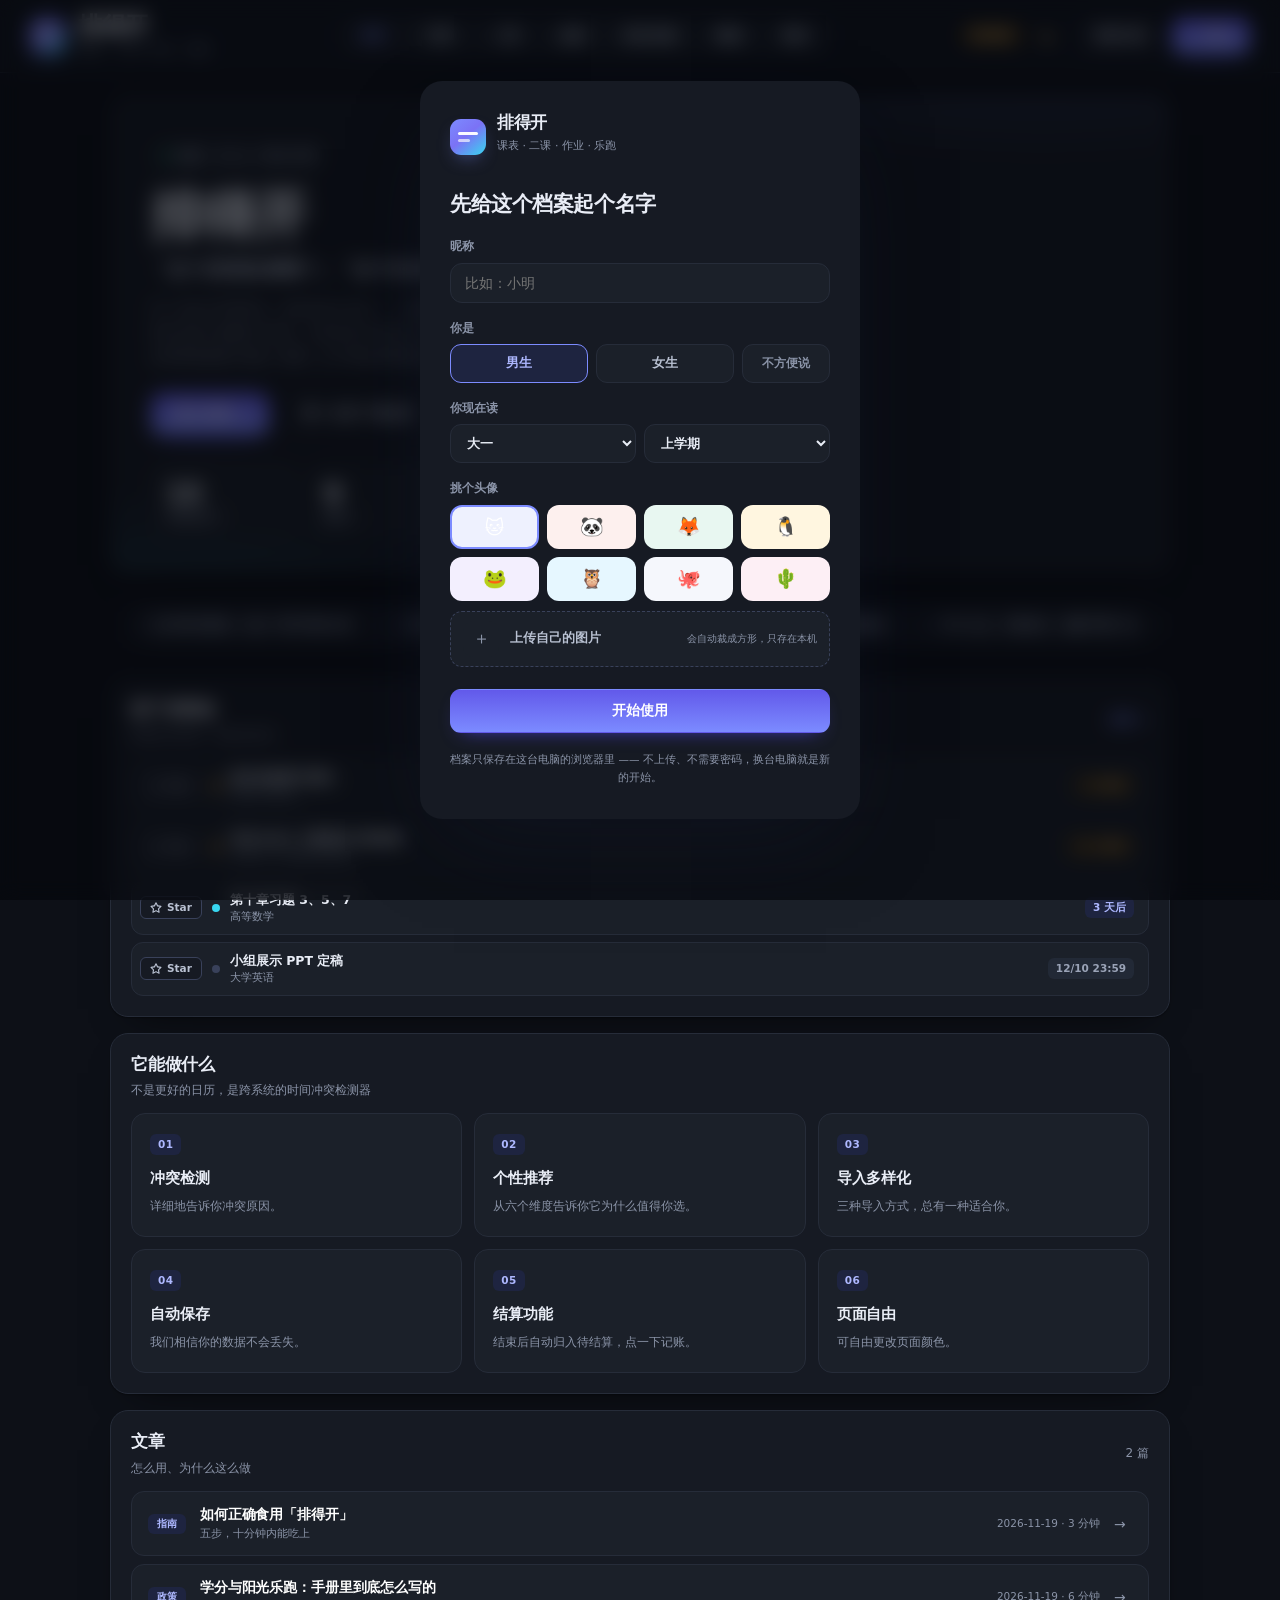
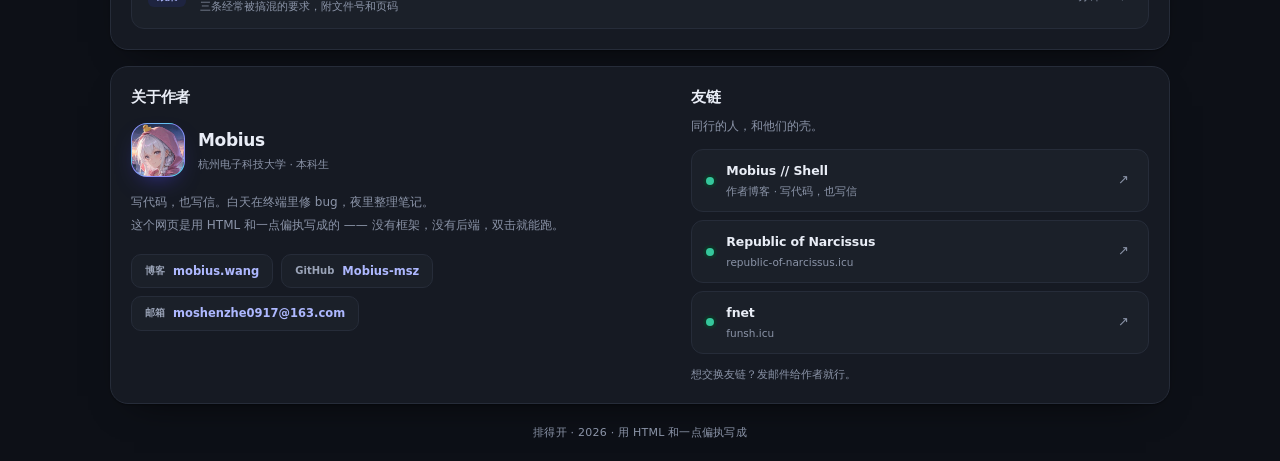
==== commit 420630d9: "首页回到已验证版本，仅保留深色浮层对比度修复" ====
--- a/index.html
+++ b/index.html
@@ -30,9 +30,9 @@
 <link rel="icon" href="favicon-64.png" sizes="64x64">
 <link rel="apple-touch-icon" href="apple-touch-icon.png">
 
-<link rel="stylesheet" href="styles.css?v=20261128a3">
+<link rel="stylesheet" href="styles.css?v=20261128b1">
 </head>
-<body data-build="20261128a1">
+<body data-build="20261128b1">
 <svg width="0" height="0" style="position:absolute" aria-hidden="true"><defs>
   <linearGradient id="ringGrad" x1="0" y1="0" x2="1" y2="1">
     <stop offset="0%" stop-color="#4F46E5"/>
@@ -1098,152 +1098,6 @@
 
 <div class="toast" id="toast" role="status" aria-live="polite"></div>
 
-<script src="app.js?v=20261128a3"></script>
-<!-- ============ 附加模块：定位 / 灯箱 ============ -->
-<a class="campus-fab" href="campus.html" title="3D 校园地图">3D</a>
-
-<div class="geo-fab" id="geoFab" role="button" tabindex="0" aria-label="定位到校区">
-  <span class="geo-fab-txt">定位</span>
-</div>
-
-<div class="geo-modal" id="geoModal" hidden>
-  <div class="geo-mask" data-geo-close></div>
-  <div class="geo-card">
-    <div class="geo-head">
-      <div>
-        <p class="geo-kicker">Live location</p>
-        <h3>我的位置</h3>
-      </div>
-      <button class="icon-btn" type="button" data-geo-close aria-label="关闭">✕</button>
-    </div>
-    <p class="geo-addr">杭州电子科技大学 · 下沙校区 · 学源街 1158 号</p>
-    <p class="geo-note">只在本机计算，不上传</p>
-    <div class="geo-body" id="geoBody">
-      <p class="geo-hint">点下面按钮，浏览器会问你要不要授权定位。</p>
-    </div>
-    <div class="geo-acts">
-      <button class="btn primary sm" type="button" id="geoAllow">允许定位</button>
-      <a class="btn ghost sm" id="geoNav" target="_blank" rel="noopener"
-         href="https://uri.amap.com/marker?position=120.3527,30.3199&name=杭州电子科技大学下沙校区">在高德打开</a>
-    </div>
-  </div>
-</div>
-
-<div class="lbox" id="lbox" hidden>
-  <img class="lbox-img" id="lboxImg" alt="">
-  <button class="lbox-close" type="button" data-lbox-close aria-label="关闭">✕</button>
-</div>
-
-<style>
-.geo-fab{position:fixed;right:16px;bottom:calc(84px + env(safe-area-inset-bottom));z-index:60;
-  width:54px;height:54px;border-radius:50%;display:grid;place-items:center;cursor:pointer;
-  background:linear-gradient(140deg,var(--brand),var(--accent));color:#fff;font-size:12px;font-weight:800;
-  box-shadow:0 12px 28px -12px rgba(79,70,229,.9);transition:transform .16s ease}
-.geo-fab:hover{transform:translateY(-2px)}
-@media(min-width:641px){.geo-fab{bottom:28px}}
-.geo-modal{position:fixed;inset:0;z-index:120;display:grid;place-items:center;padding:16px}
-.geo-mask{position:absolute;inset:0;background:rgba(17,21,34,.5);backdrop-filter:blur(4px)}
-.geo-card{position:relative;width:min(420px,100%);background:var(--surface);border:1px solid var(--line);
-  border-radius:18px;padding:20px;box-shadow:0 24px 60px -30px rgba(19,24,41,.6)}
-.geo-head{display:flex;align-items:flex-start;justify-content:space-between;gap:10px}
-.geo-kicker{margin:0;font-size:10px;letter-spacing:.16em;text-transform:uppercase;color:var(--muted)}
-.geo-head h3{margin:2px 0 0;font-size:19px;font-weight:800}
-.geo-addr{margin:12px 0 2px;font-size:12px;color:var(--ink-2);line-height:1.6}
-.geo-note{margin:0;font-size:10.5px;color:var(--muted)}
-.geo-body{margin:14px 0;padding:14px;border-radius:12px;background:var(--surface-2);border:1px solid var(--line)}
-.geo-hint{margin:0;font-size:12px;color:var(--muted);line-height:1.7}
-.geo-num{font-size:28px;font-weight:900;letter-spacing:-.03em}
-.geo-num small{font-size:13px;font-weight:700;margin-left:3px;color:var(--muted)}
-.geo-dir{margin-top:4px;font-size:12px;color:var(--brand-ink);font-weight:700}
-.geo-acts{display:flex;gap:8px;flex-wrap:wrap}
-.geo-acts a{text-decoration:none}
-.lbox{position:fixed;inset:0;z-index:200;display:grid;place-items:center;background:rgba(10,12,18,.92);padding:20px}
-.lbox-img{max-width:94vw;max-height:88vh;border-radius:12px;box-shadow:0 30px 80px -30px #000}
-.lbox-close{position:absolute;top:18px;right:18px;width:38px;height:38px;border-radius:50%;
-  background:rgba(255,255,255,.14);color:#fff;font-size:16px;cursor:pointer}
-
-.campus-fab{position:fixed;right:16px;bottom:calc(146px + env(safe-area-inset-bottom));z-index:60;width:54px;height:54px;border-radius:50%;display:grid;place-items:center;text-decoration:none;background:var(--surface);border:1px solid var(--line);color:var(--brand-ink);font-size:13px;font-weight:900;box-shadow:0 10px 24px -14px rgba(19,24,41,.5)}
-.campus-fab:hover{border-color:var(--line-brand)}
-@media(min-width:641px){.campus-fab{bottom:90px}}
-</style>
-
-<script>
-(function () {
-  var LAT = 30.3199, LNG = 120.3527;   // 杭电下沙校区
-
-  var fab = document.getElementById('geoFab');
-  var modal = document.getElementById('geoModal');
-  var body = document.getElementById('geoBody');
-  var allow = document.getElementById('geoAllow');
-
-  fab.addEventListener('click', function () { modal.hidden = false; });
-  modal.addEventListener('click', function (e) {
-    if (e.target.closest('[data-geo-close]')) modal.hidden = true;
-  });
-
-  function dist(lat1, lon1, lat2, lon2) {
-    var R = 6371000, r = Math.PI / 180;
-    var dLat = (lat2 - lat1) * r, dLon = (lon2 - lon1) * r;
-    var a = Math.sin(dLat / 2) * Math.sin(dLat / 2) +
-            Math.cos(lat1 * r) * Math.cos(lat2 * r) * Math.sin(dLon / 2) * Math.sin(dLon / 2);
-    return 2 * R * Math.atan2(Math.sqrt(a), Math.sqrt(1 - a));
-  }
-
-  function bearing(lat1, lon1, lat2, lon2) {
-    var r = Math.PI / 180;
-    var y = Math.sin((lon2 - lon1) * r) * Math.cos(lat2 * r);
-    var x = Math.cos(lat1 * r) * Math.sin(lat2 * r) -
-            Math.sin(lat1 * r) * Math.cos(lat2 * r) * Math.cos((lon2 - lon1) * r);
-    return (Math.atan2(y, x) / r + 360) % 360;
-  }
-
-  var DIRS = ['北', '东北', '东', '东南', '南', '西南', '西', '西北'];
-  function dirText(deg) {
-    var i = Math.round(((deg % 360) + 360) % 360 / 45) % 8;
-    return DIRS[i];
-  }
-
-  function show(lat, lng, acc) {
-    var m = dist(lat, lng, LAT, LNG);
-    var b = bearing(lat, lng, LAT, LNG);
-    var txt = m < 1000 ? Math.round(m) + '<small>米</small>'
-                       : (m / 1000).toFixed(1) + '<small>公里</small>';
-    body.innerHTML = '<div class="geo-num">' + txt + '</div>' +
-      '<div class="geo-dir">校区在你 ' + dirText(b) + ' 方向 · 方位角 ' + Math.round(b) + '°</div>' +
-      '<p class="geo-hint" style="margin-top:8px">定位精度约 ' + Math.round(acc || 0) + ' 米</p>';
-    allow.textContent = '重新定位';
-  }
-
-  allow.addEventListener('click', function () {
-    if (!navigator.geolocation) {
-      body.innerHTML = '<p class="geo-hint">这个浏览器不支持定位。</p>';
-      return;
-    }
-    body.innerHTML = '<p class="geo-hint">正在定位…</p>';
-    navigator.geolocation.getCurrentPosition(function (p) {
-      show(p.coords.latitude, p.coords.longitude, p.coords.accuracy);
-    }, function () {
-      body.innerHTML = '<p class="geo-hint">定位被拒绝或失败 —— 可以点「在高德打开」手动看路线。</p>';
-    }, { enableHighAccuracy: true, timeout: 12000, maximumAge: 60000 });
-  });
-
-  /* ---- 图片灯箱：点任意大图放大 ---- */
-  var lb = document.getElementById('lbox');
-  var lbImg = document.getElementById('lboxImg');
-  document.addEventListener('click', function (e) {
-    var img = e.target.closest('img');
-    if (!img || img === lbImg) return;
-    if (img.closest('.lbox')) return;
-    var w = img.naturalWidth || 0;
-    if (w && w < 400) return;           // 小图标不放大
-    lbImg.src = img.src;
-    lb.hidden = false;
-  });
-  lb.addEventListener('click', function () { lb.hidden = true; });
-  document.addEventListener('keydown', function (e) {
-    if (e.key === 'Escape') { lb.hidden = true; modal.hidden = true; }
-  });
-})();
-</script>
+<script src="app.js?v=20261128b1"></script>
 </body>
 </html>
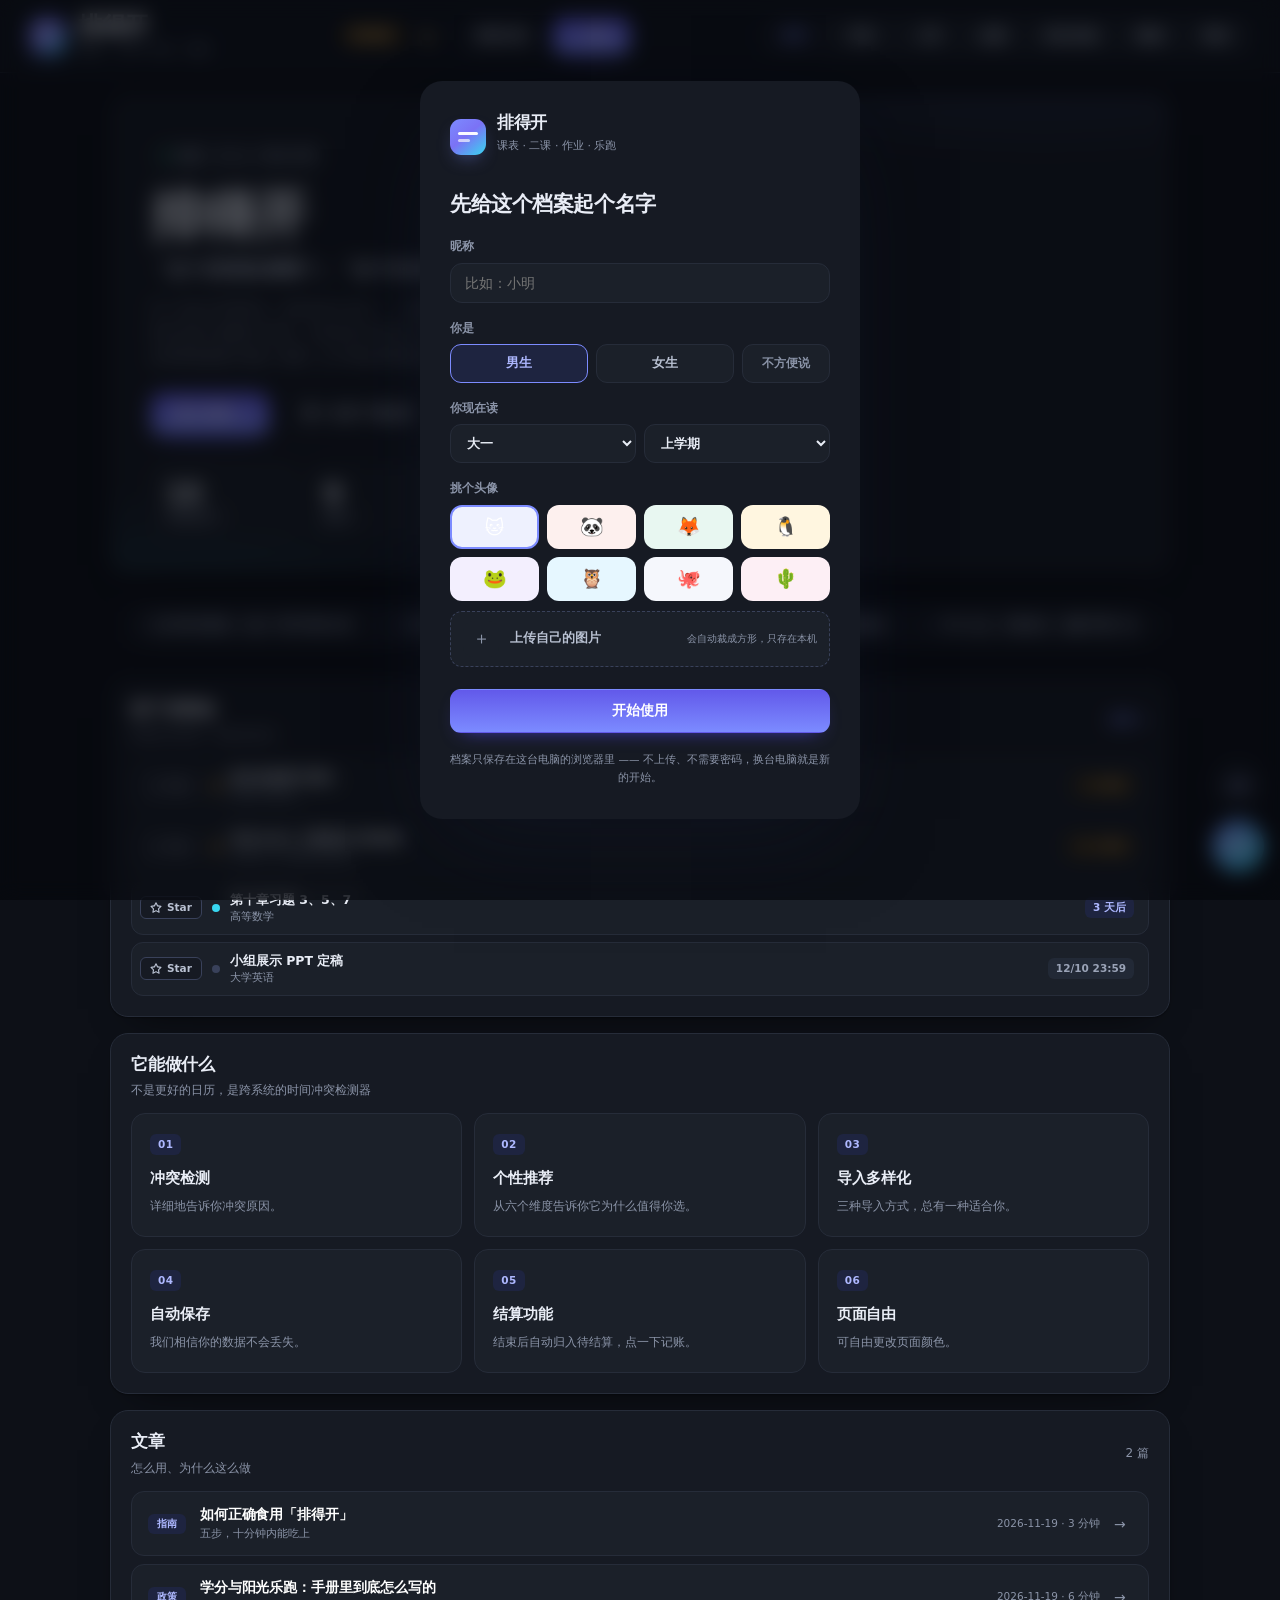
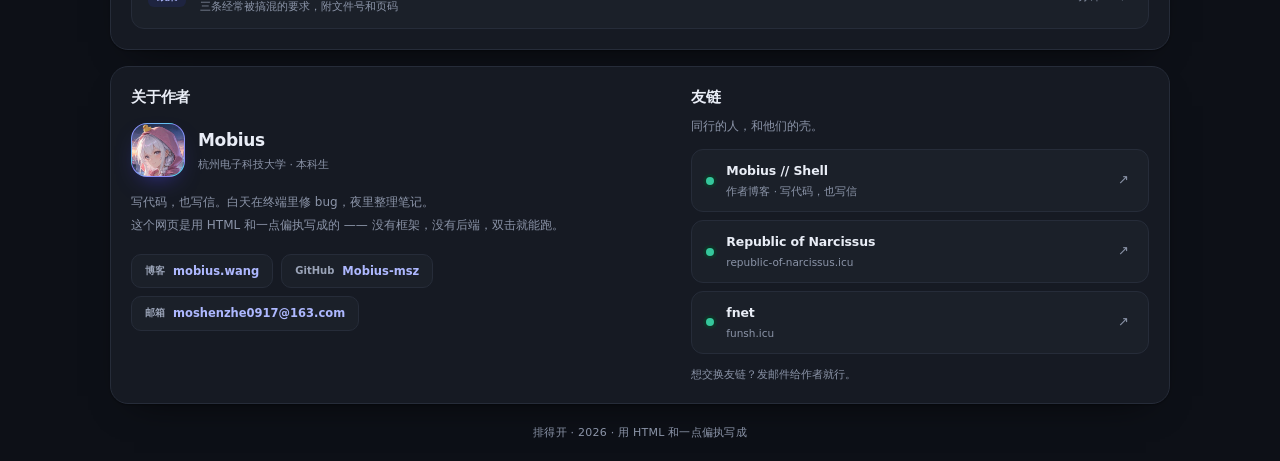
==== commit e49faccc: "定位/灯箱/3D入口并入 app.js，index.html 保持干净；深色浮层对比度修复" ====
--- a/index.html
+++ b/index.html
@@ -30,9 +30,9 @@
 <link rel="icon" href="favicon-64.png" sizes="64x64">
 <link rel="apple-touch-icon" href="apple-touch-icon.png">
 
-<link rel="stylesheet" href="styles.css?v=20261128b1">
+<link rel="stylesheet" href="styles.css?v=20261128c1">
 </head>
-<body data-build="20261128b1">
+<body data-build="20261128c1">
 <svg width="0" height="0" style="position:absolute" aria-hidden="true"><defs>
   <linearGradient id="ringGrad" x1="0" y1="0" x2="1" y2="1">
     <stop offset="0%" stop-color="#4F46E5"/>
@@ -1098,6 +1098,6 @@
 
 <div class="toast" id="toast" role="status" aria-live="polite"></div>
 
-<script src="app.js?v=20261128b1"></script>
+<script src="app.js?v=20261128c1"></script>
 </body>
 </html>
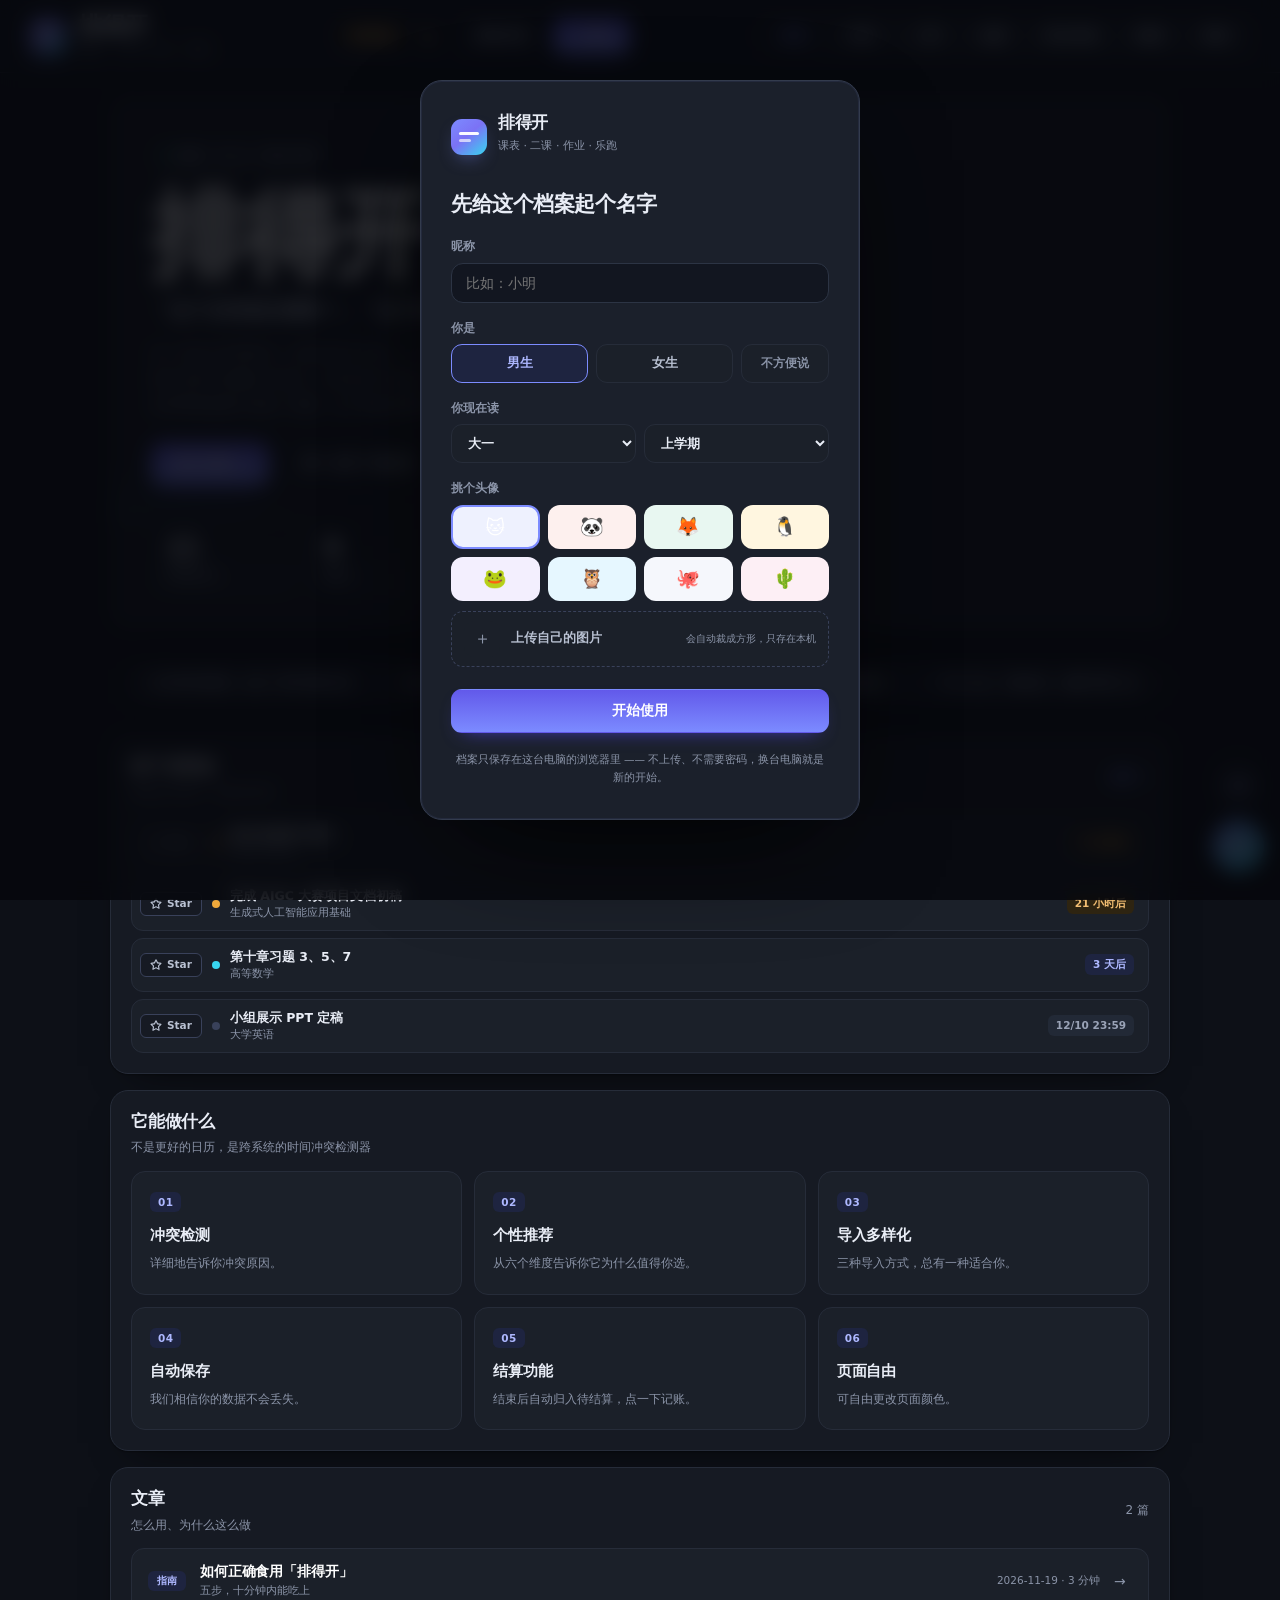
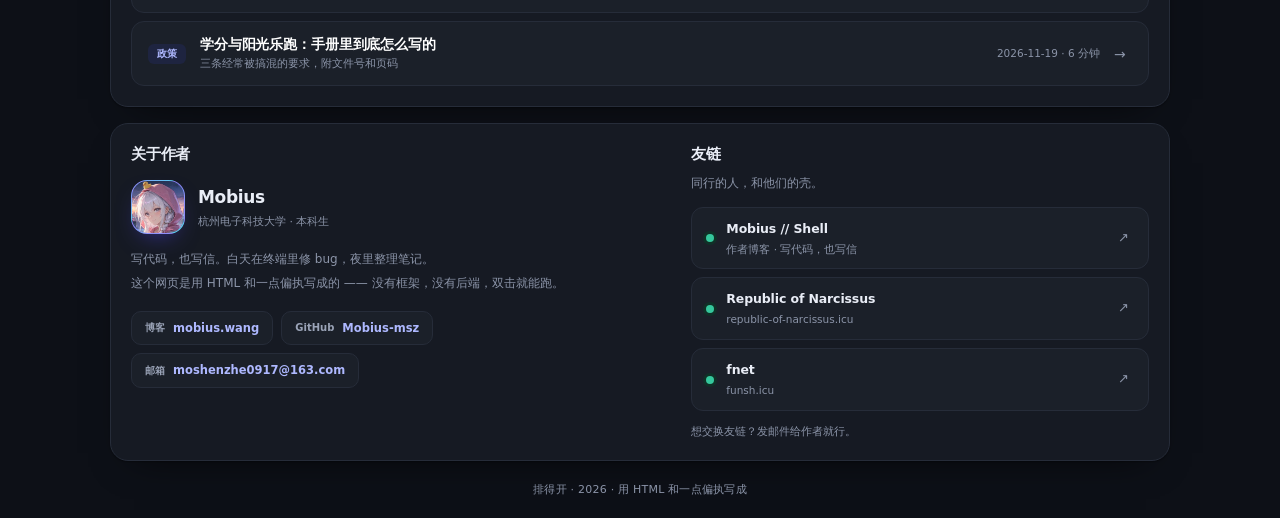
==== commit a33d3ef5: "首页 hero 编辑部风格：宋体大标题、顶光、统计卡描边、按钮高光" ====
--- a/index.html
+++ b/index.html
@@ -30,7 +30,7 @@
 <link rel="icon" href="favicon-64.png" sizes="64x64">
 <link rel="apple-touch-icon" href="apple-touch-icon.png">
 
-<link rel="stylesheet" href="styles.css?v=20261128c1">
+<link rel="stylesheet" href="styles.css?v=20261128d2">
 </head>
 <body data-build="20261128c1">
 <svg width="0" height="0" style="position:absolute" aria-hidden="true"><defs>
@@ -1098,6 +1098,6 @@
 
 <div class="toast" id="toast" role="status" aria-live="polite"></div>
 
-<script src="app.js?v=20261128c1"></script>
+<script src="app.js?v=20261128d2"></script>
 </body>
 </html>
--- a/styles.css
+++ b/styles.css
@@ -2199,3 +2199,87 @@
   margin-top: 2px;
   line-height: 1.6;
 }
+
+/* ---------------- 建档浮层：深色下也要能分出层次 ---------------- */
+.gate-card {
+  border: 1px solid var(--line);
+  background: var(--surface);
+}
+html[data-theme=dark] .gate {
+  background: rgba(5, 7, 12, .82);
+}
+html[data-theme=dark] .gate-card {
+  background: #1b202b;
+  border: 1px solid #333b4d;
+  box-shadow: 0 40px 120px -40px #000, 0 0 0 1px rgba(124, 139, 255, .08) inset;
+}
+html[data-theme=dark] .gate-input {
+  background: #121620;
+  border-color: #2c3444;
+}
+html[data-theme=dark] .gate-av {
+  background: #232a38;
+}
+
+/* ============ 首页 hero：编辑部风格升级 ============ */
+.hero { position: relative; overflow: hidden; }
+
+.hero::before {
+  content: "";
+  position: absolute; inset: -30% -10% auto -10%; height: 110%;
+  background:
+    radial-gradient(60% 70% at 22% 0%, rgba(124,139,255,.18), transparent 70%),
+    radial-gradient(50% 60% at 86% 8%, rgba(6,182,212,.14), transparent 70%);
+  pointer-events: none; z-index: 0;
+}
+.hero > * { position: relative; z-index: 1; }
+
+.hero-title {
+  font-family: "Songti SC", "STSong", "SimSun", "宋体", "Source Han Serif SC", serif;
+  font-size: clamp(52px, 9vw, 96px);
+  font-weight: 700;
+  letter-spacing: -.045em;
+  line-height: 1;
+  color: var(--ink);
+}
+html[data-theme="dark"] .hero-title {
+  background: none;
+  -webkit-text-fill-color: #ffffff;
+}
+
+.hero-sub {
+  font-size: clamp(15px, 1.9vw, 19px);
+  letter-spacing: -.01em;
+  font-weight: 600;
+  line-height: 1.55;
+  max-width: 40em;
+}
+.hero-desc { font-size: 13.5px; line-height: 1.95; color: var(--muted); max-width: 46em; }
+
+.hstat {
+  border-top: 1px solid var(--line);
+  border-radius: 4px 4px 14px 14px;
+  background: linear-gradient(180deg, transparent, var(--surface-2));
+}
+.hstat b {
+  font-family: "Songti SC", "STSong", "SimSun", serif;
+  font-size: 34px;
+  font-weight: 700;
+  letter-spacing: -.04em;
+}
+
+.btn.primary.lg { position: relative; overflow: hidden; }
+.btn.primary.lg::after {
+  content: "";
+  position: absolute; top: 0; left: -60%; width: 40%; height: 100%;
+  background: linear-gradient(100deg, transparent, rgba(255,255,255,.32), transparent);
+  transform: skewX(-18deg);
+  animation: heroShine 4.6s ease-in-out infinite;
+}
+@keyframes heroShine {
+  0%, 62% { left: -60%; }
+  100% { left: 130%; }
+}
+@media (prefers-reduced-motion: reduce) {
+  .btn.primary.lg::after { animation: none; }
+}
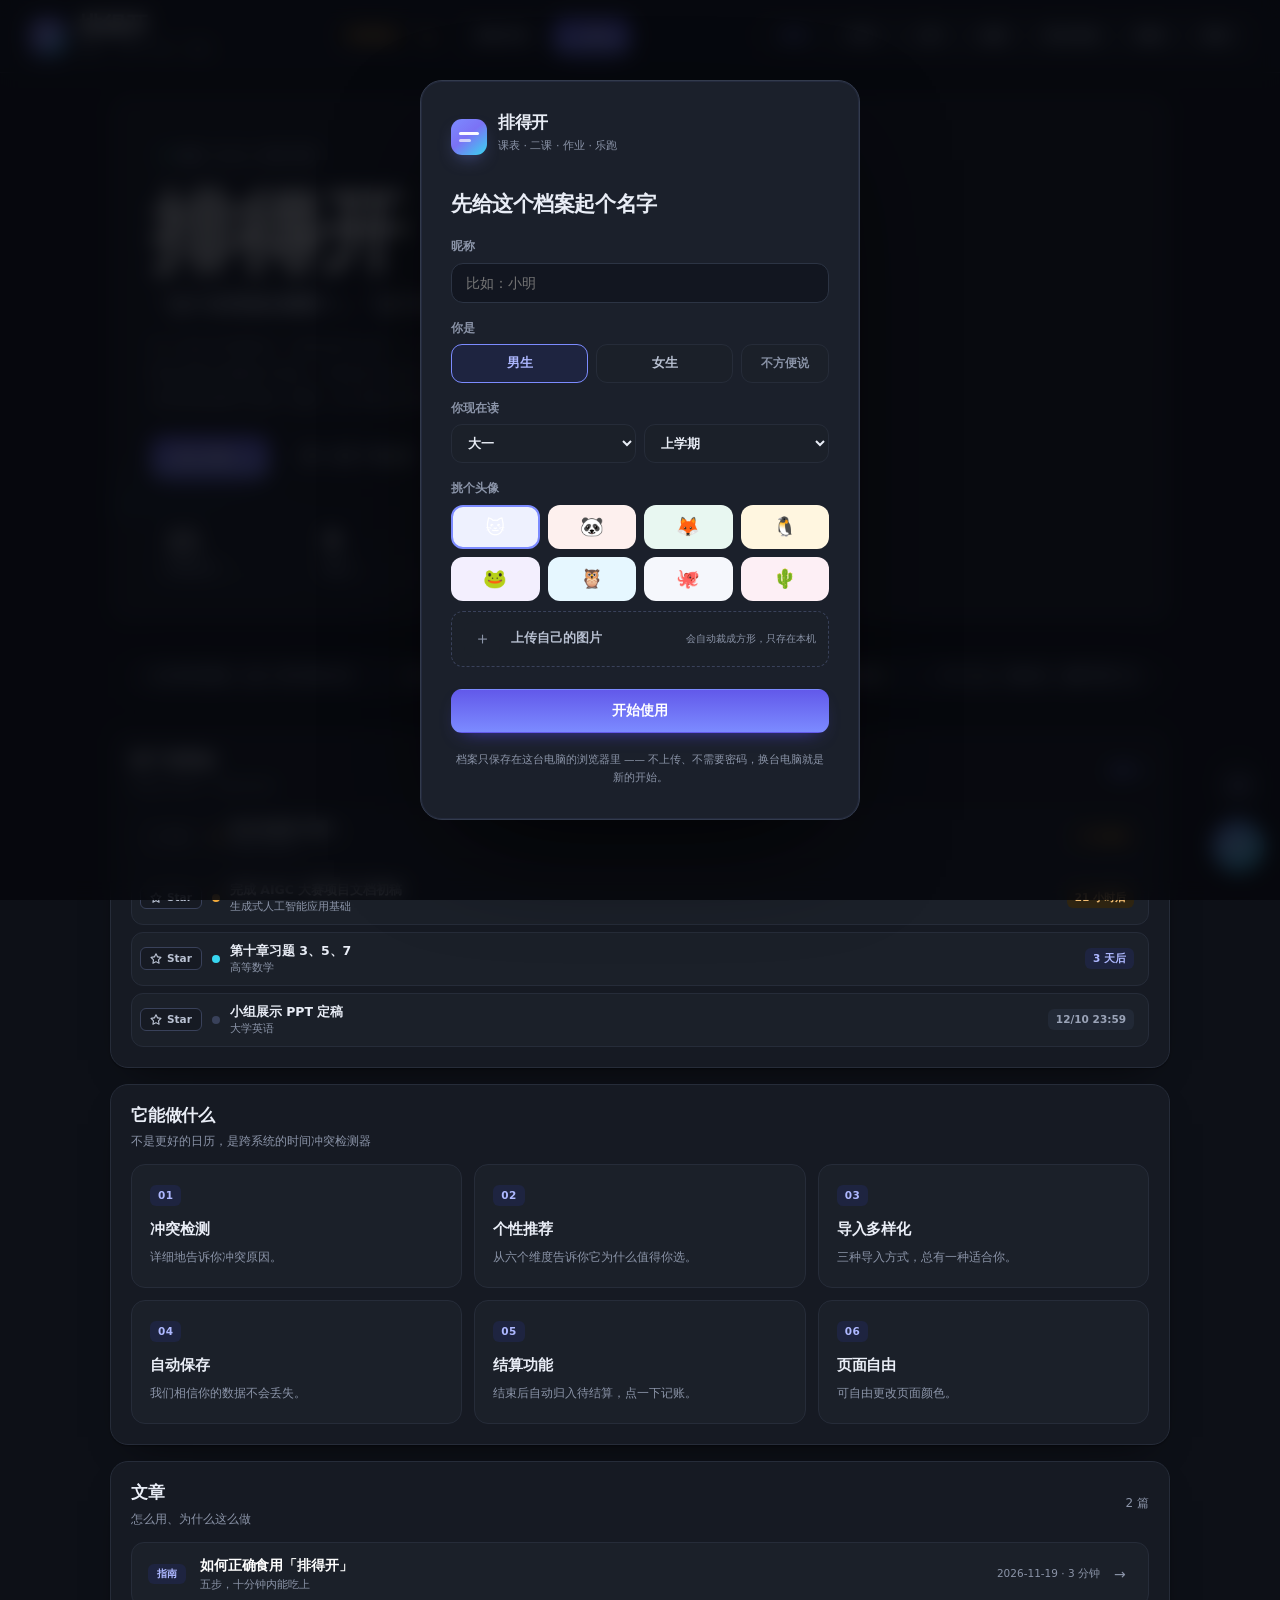
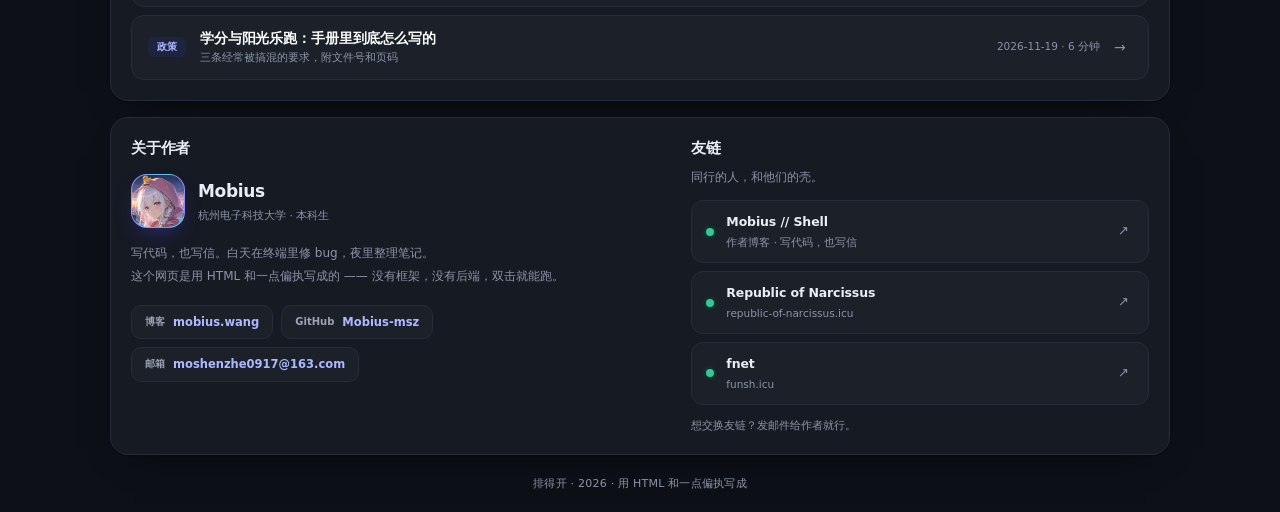
==== commit 378350ae: "首页标题改回黑体，加颗粒噪点" ====
--- a/index.html
+++ b/index.html
@@ -30,7 +30,7 @@
 <link rel="icon" href="favicon-64.png" sizes="64x64">
 <link rel="apple-touch-icon" href="apple-touch-icon.png">
 
-<link rel="stylesheet" href="styles.css?v=20261128d2">
+<link rel="stylesheet" href="styles.css?v=20261128e1">
 </head>
 <body data-build="20261128c1">
 <svg width="0" height="0" style="position:absolute" aria-hidden="true"><defs>
@@ -1098,6 +1098,6 @@
 
 <div class="toast" id="toast" role="status" aria-live="polite"></div>
 
-<script src="app.js?v=20261128d2"></script>
+<script src="app.js?v=20261128e1"></script>
 </body>
 </html>
--- a/styles.css
+++ b/styles.css
@@ -2283,3 +2283,34 @@
 @media (prefers-reduced-motion: reduce) {
   .btn.primary.lg::after { animation: none; }
 }
+
+/* ---- 标题改回黑体 ---- */
+.hero-title {
+  font-family: inherit;
+  font-size: clamp(50px, 8.5vw, 88px);
+  font-weight: 900;
+  letter-spacing: -.045em;
+  line-height: 1.02;
+  color: var(--ink);
+}
+html[data-theme="dark"] .hero-title {
+  -webkit-text-fill-color: currentColor;
+  background: none;
+  color: #ffffff;
+}
+
+/* ---- 颗粒噪点 ---- */
+.hero::after {
+  content: "";
+  position: absolute; inset: 0;
+  pointer-events: none;
+  z-index: 2;
+  opacity: .16;
+  mix-blend-mode: overlay;
+  background-image: url("data:image/svg+xml;charset=utf-8,%3Csvg xmlns='http://www.w3.org/2000/svg' width='140' height='140'%3E%3Cfilter id='n'%3E%3CfeTurbulence type='fractalNoise' baseFrequency='.85' numOctaves='3' stitchTiles='stitch'/%3E%3C/filter%3E%3Crect width='140' height='140' filter='url(%23n)'/%3E%3C/svg%3E");
+  background-size: 140px 140px;
+}
+html[data-theme="dark"] .hero::after { opacity: .22; }
+@media (prefers-reduced-motion: reduce) {
+  .hero::after { display: none; }
+}
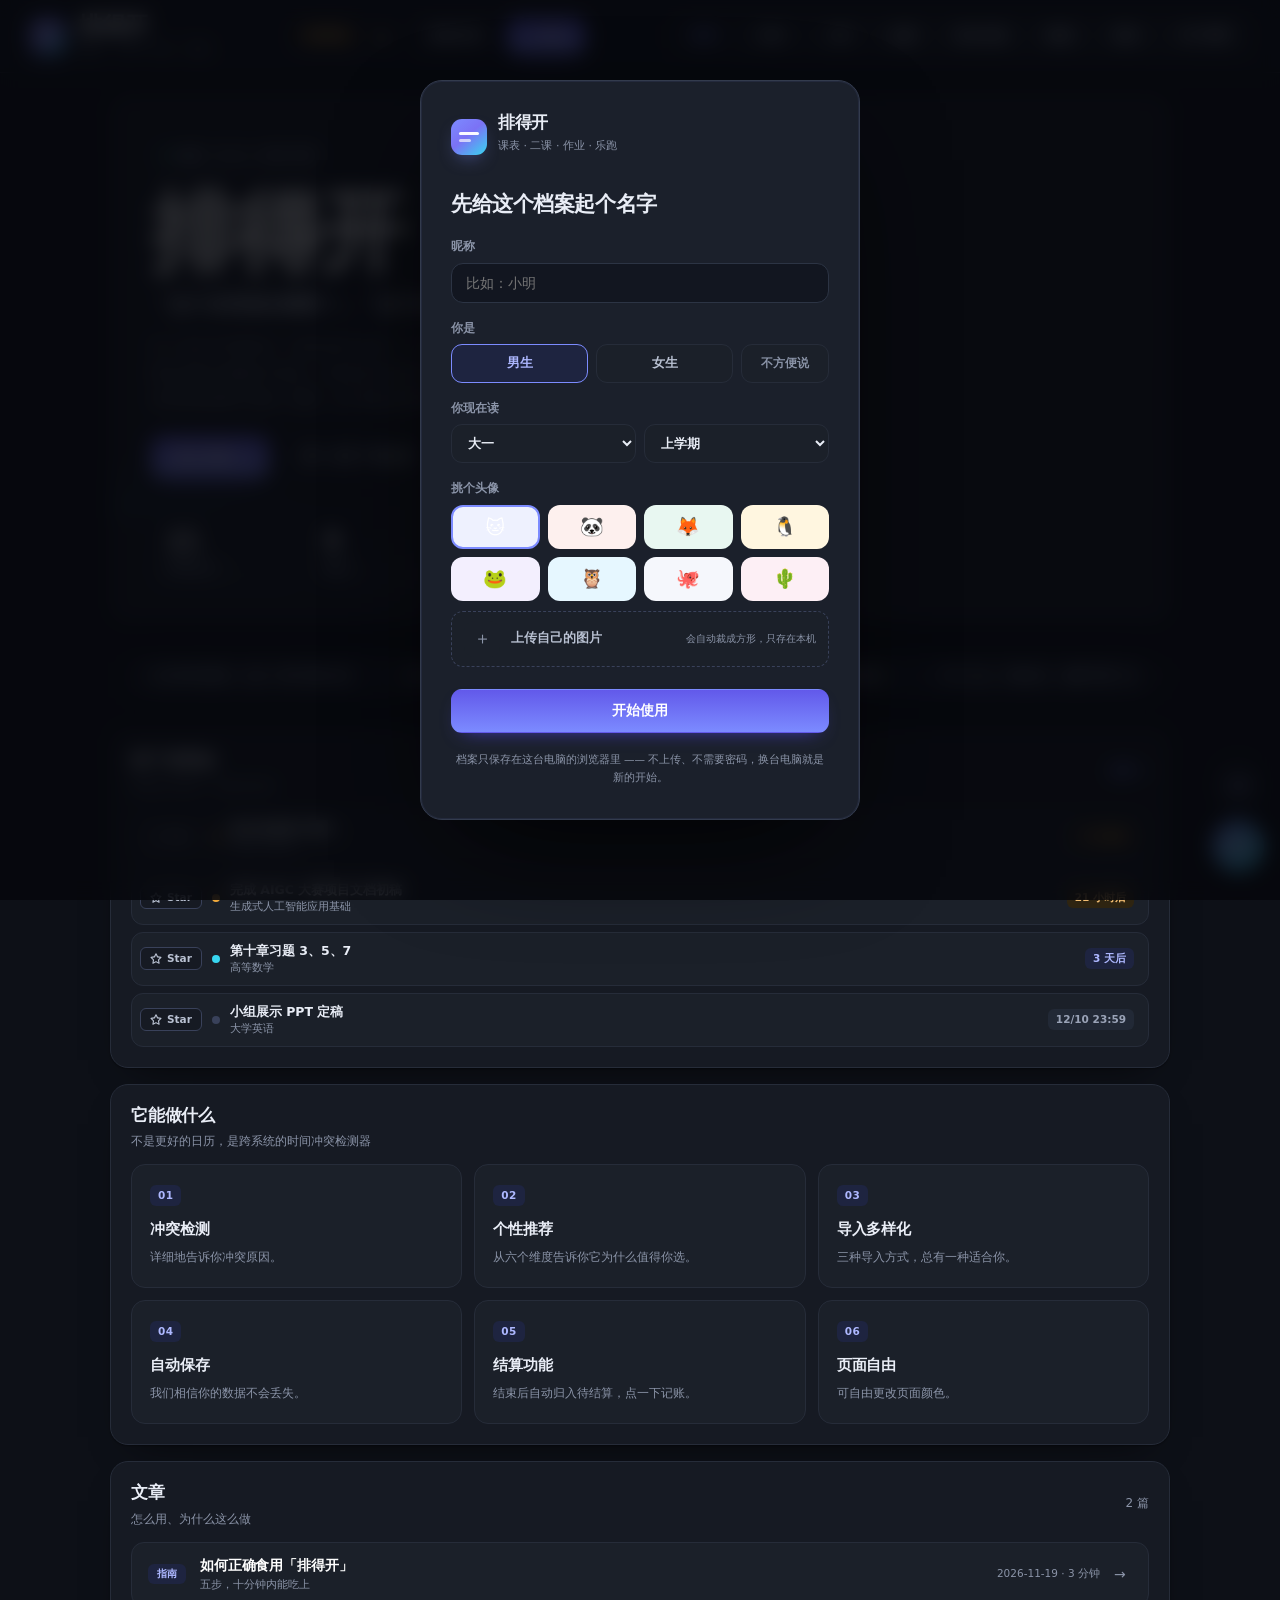
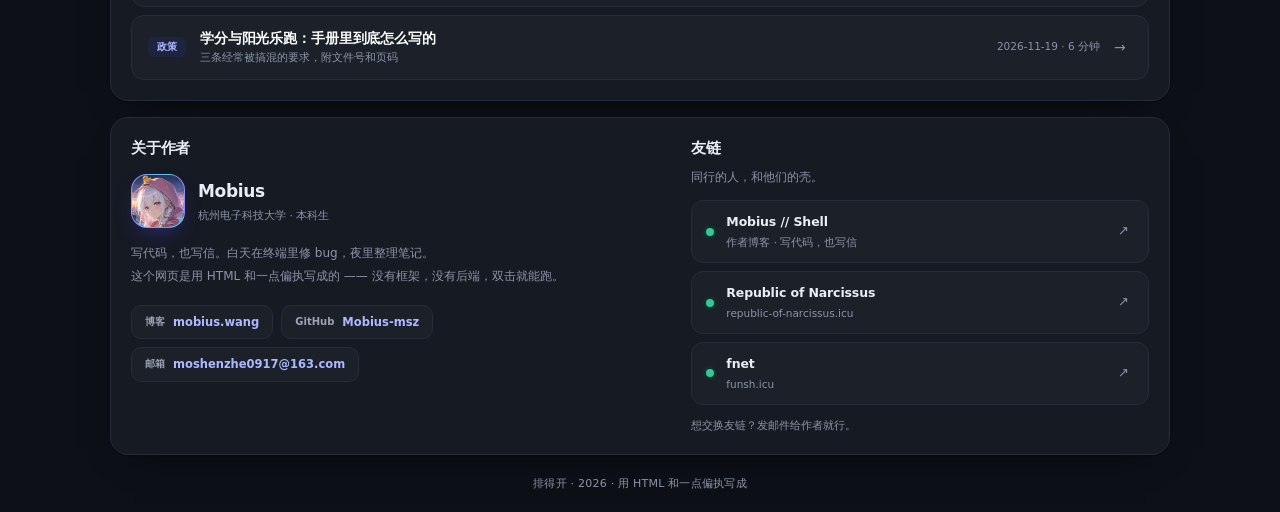
==== commit 076f33aa: "3D 目的地改为外部站点，导航栏加入口" ====
--- a/index.html
+++ b/index.html
@@ -30,7 +30,7 @@
 <link rel="icon" href="favicon-64.png" sizes="64x64">
 <link rel="apple-touch-icon" href="apple-touch-icon.png">
 
-<link rel="stylesheet" href="styles.css?v=20261128e1">
+<link rel="stylesheet" href="styles.css?v=20261128f1">
 </head>
 <body data-build="20261128c1">
 <svg width="0" height="0" style="position:absolute" aria-hidden="true"><defs>
@@ -1098,6 +1098,6 @@
 
 <div class="toast" id="toast" role="status" aria-live="polite"></div>
 
-<script src="app.js?v=20261128e1"></script>
+<script src="app.js?v=20261128f1"></script>
 </body>
 </html>
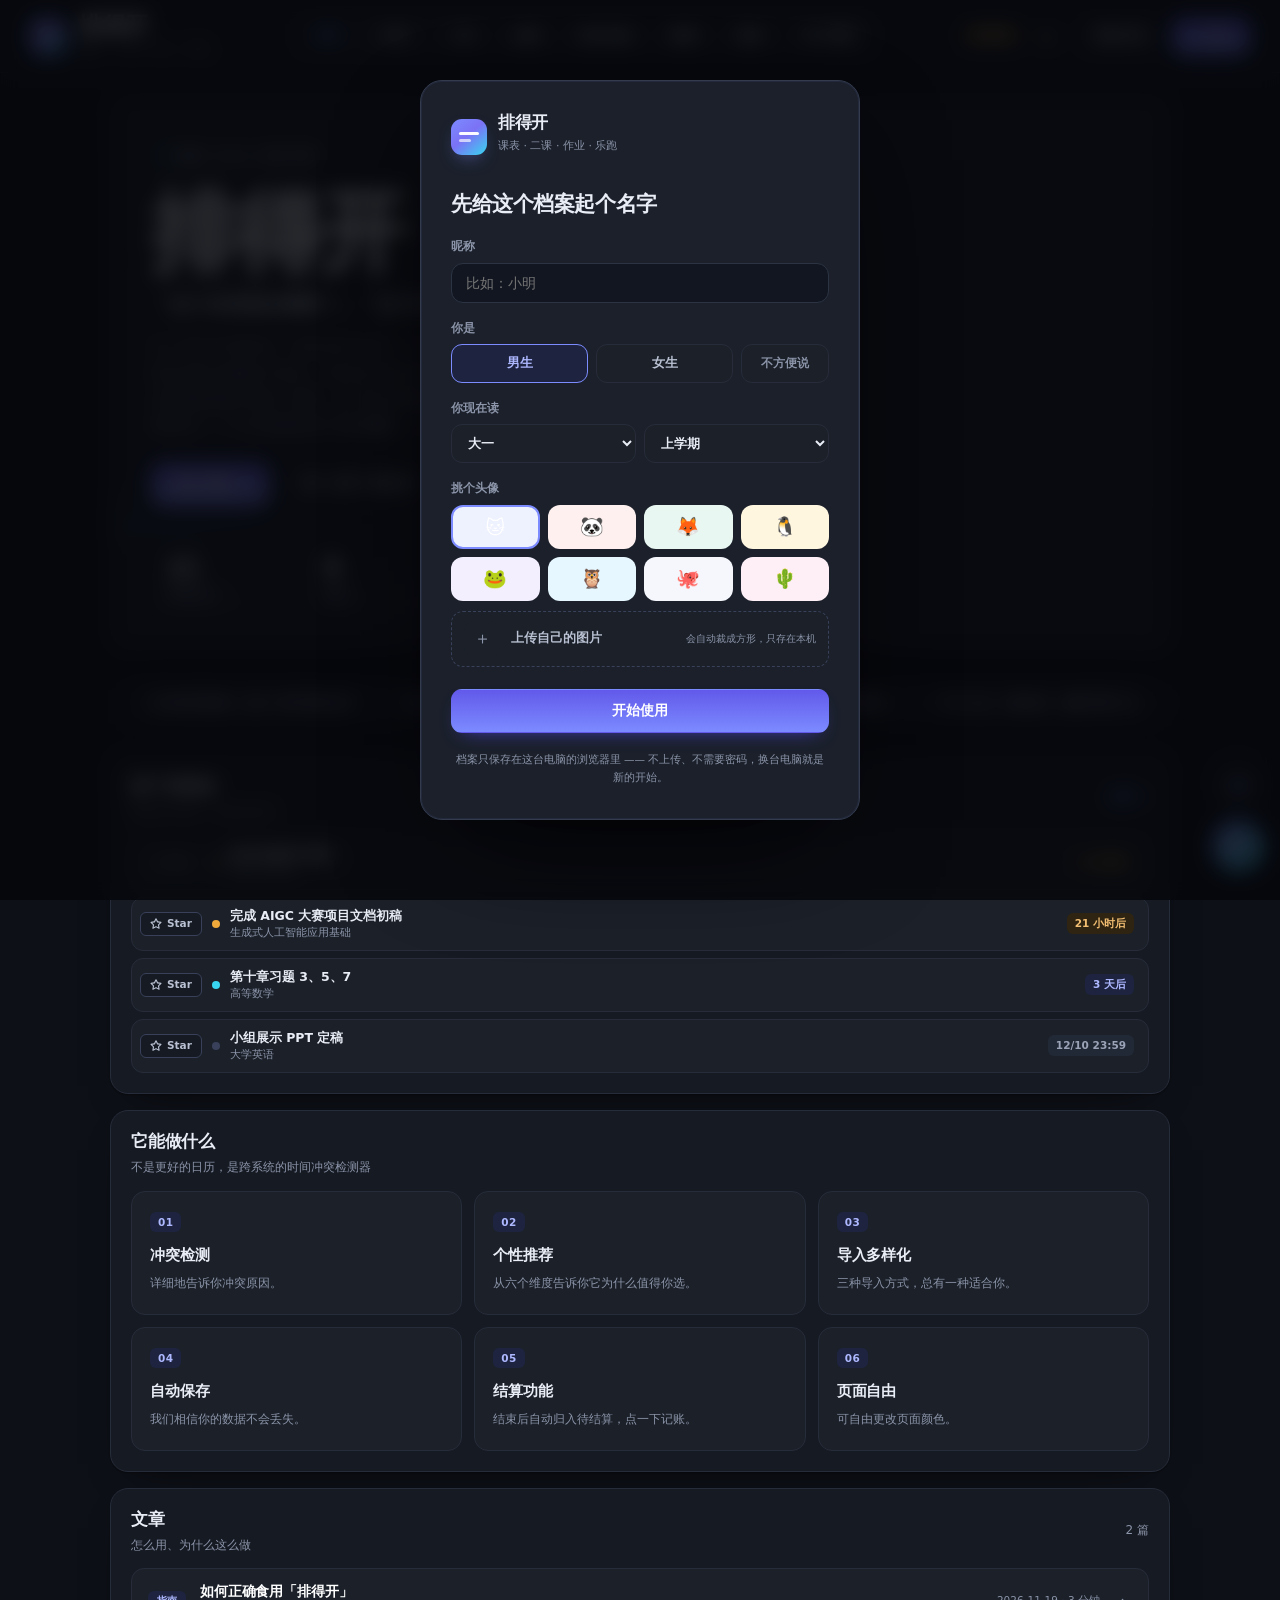
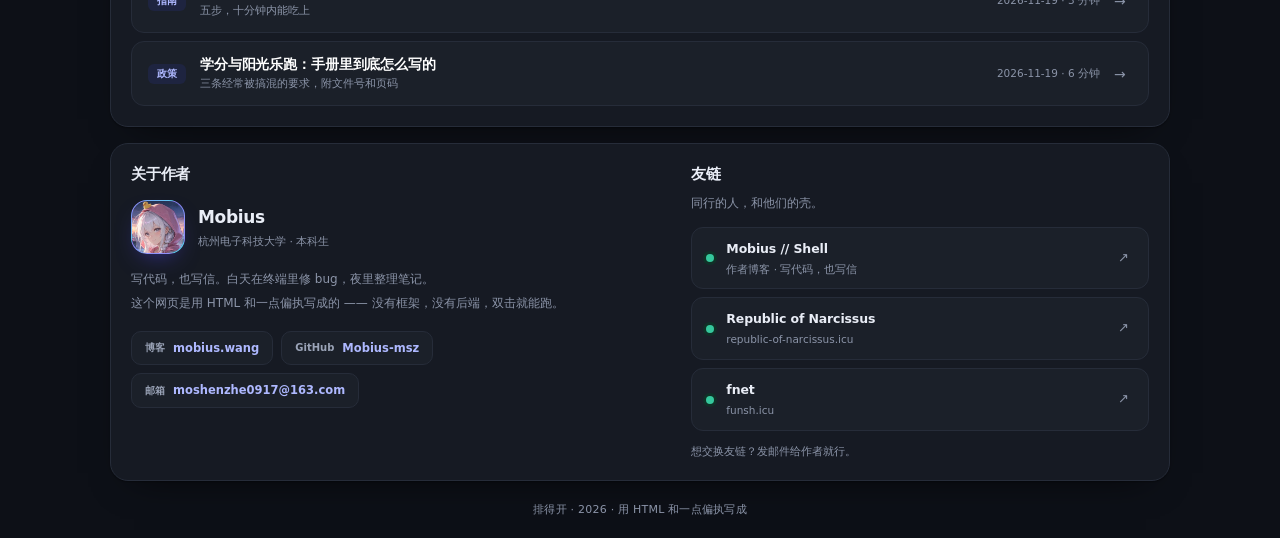
==== commit c55909fc: "简介加入 3D 校园；导航 3D 入口手机端缩为「3D」" ====
--- a/index.html
+++ b/index.html
@@ -30,9 +30,9 @@
 <link rel="icon" href="favicon-64.png" sizes="64x64">
 <link rel="apple-touch-icon" href="apple-touch-icon.png">
 
-<link rel="stylesheet" href="styles.css?v=20261128f1">
+<link rel="stylesheet" href="styles.css?v=20261128g1">
 </head>
-<body data-build="20261128c1">
+<body data-build="20261128g1">
 <svg width="0" height="0" style="position:absolute" aria-hidden="true"><defs>
   <linearGradient id="ringGrad" x1="0" y1="0" x2="1" y2="1">
     <stop offset="0%" stop-color="#4F46E5"/>
@@ -94,7 +94,8 @@
     <p class="hero-desc">
       你一定在大学里听过、也问过这几句话 —— 课表在这儿，作业七零八落，<br>
       阳光乐跑飞到哪去不知道，活动多得不知从何入手。<br>
-      各种事项把脑子搅成一锅粥。这个网站想用最直白、最不绕弯子的办法，让你避开这些麻烦 ^_^
+      各种事项把脑子搅成一锅粥。这个网站想用最直白、最不绕弯子的办法，让你避开这些麻烦。<br>
+      顺带做了一个可以拖拽旋转的 <b>3D 校园</b> —— 迷路之前先在上面走一遍 ^_^
     </p>
     <div class="hero-act">
       <button class="btn primary lg" type="button" data-page="day">进入日程 →</button>
@@ -1098,6 +1099,6 @@
 
 <div class="toast" id="toast" role="status" aria-live="polite"></div>
 
-<script src="app.js?v=20261128f1"></script>
+<script src="app.js?v=20261128g1"></script>
 </body>
 </html>
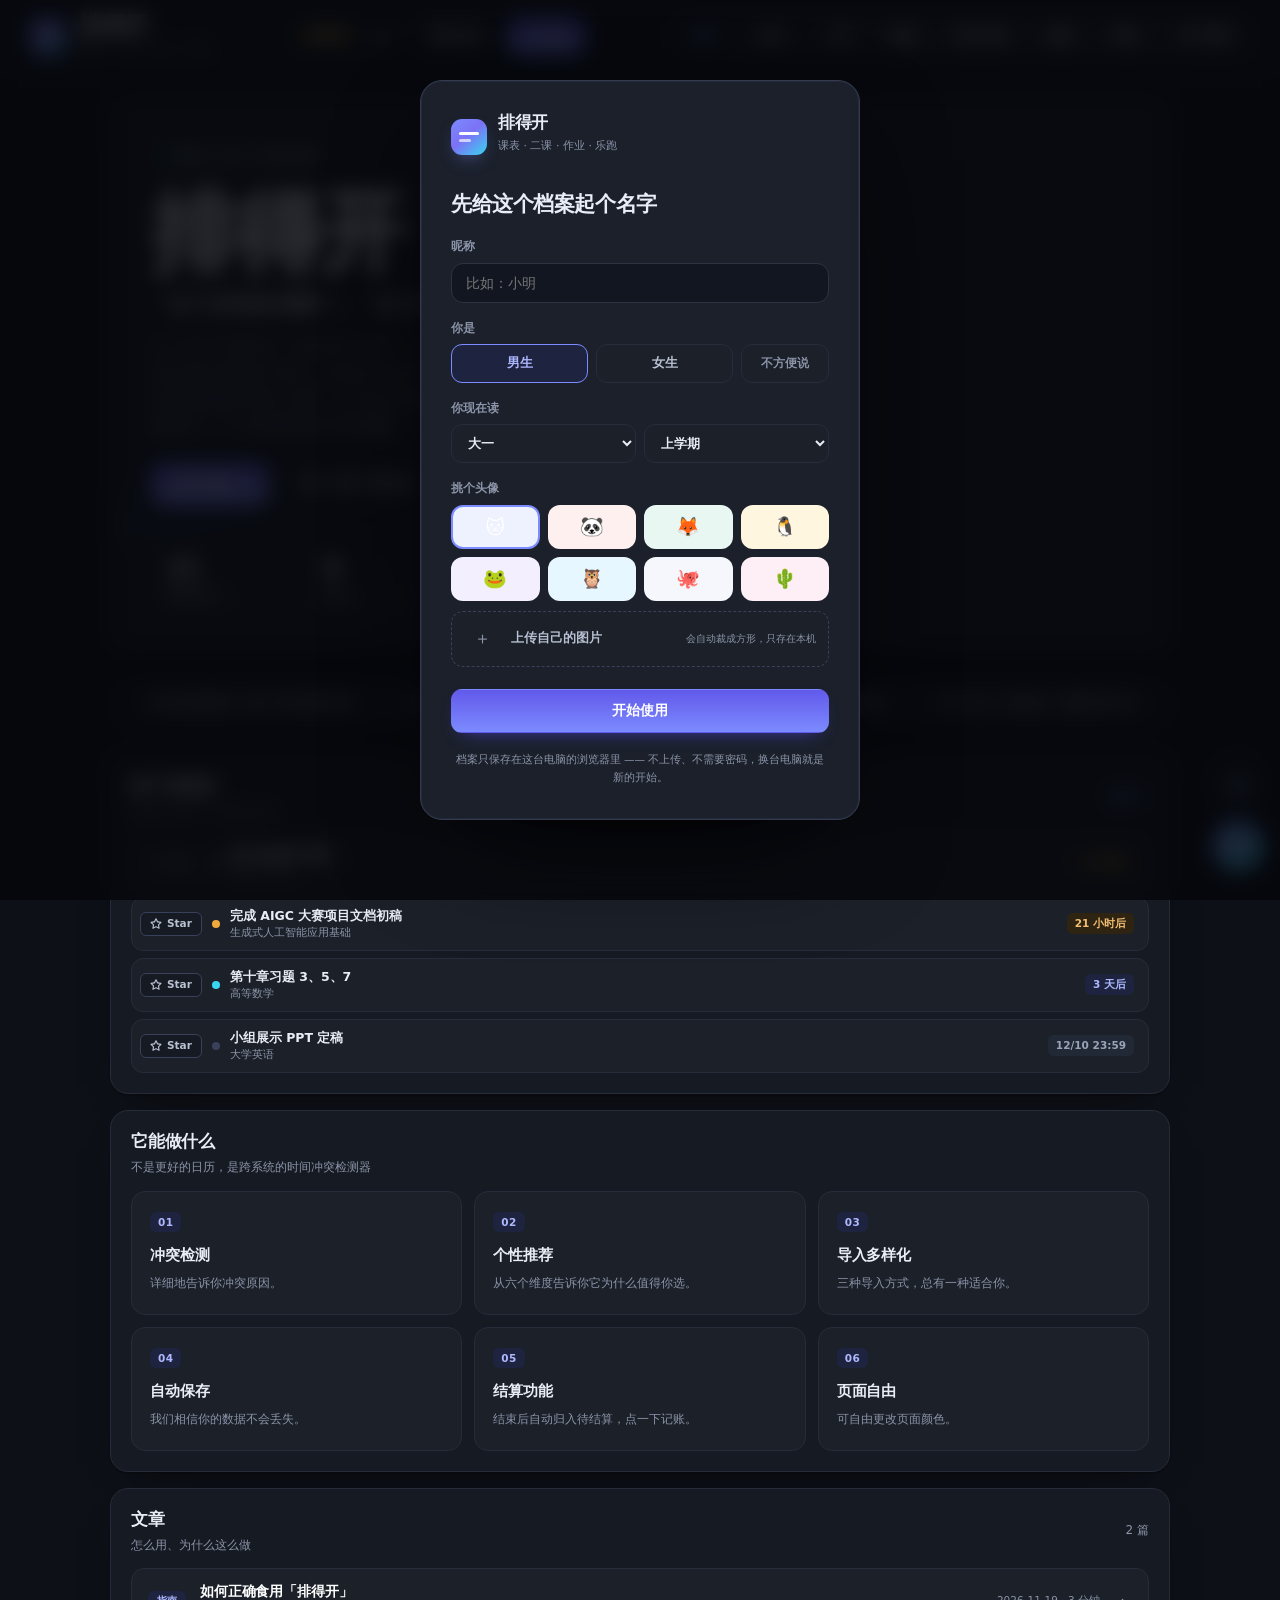
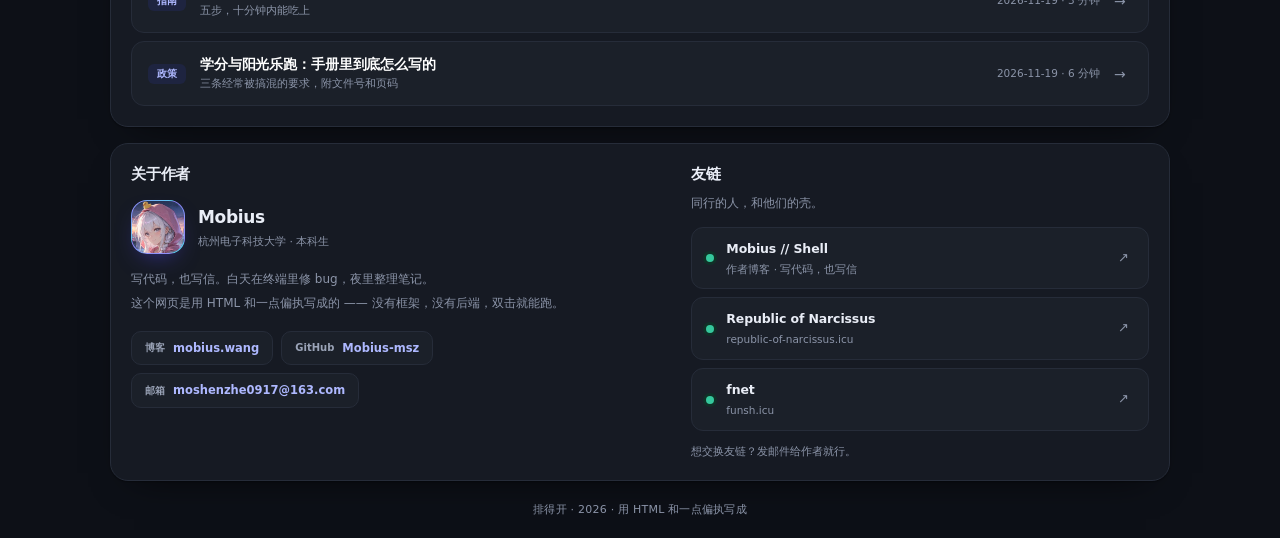
==== commit 6c9b4c0e: "手机端标签栏：阳光乐跑缩为乐跑，3D 缩为 3D" ====
--- a/index.html
+++ b/index.html
@@ -30,7 +30,7 @@
 <link rel="icon" href="favicon-64.png" sizes="64x64">
 <link rel="apple-touch-icon" href="apple-touch-icon.png">
 
-<link rel="stylesheet" href="styles.css?v=20261128g1">
+<link rel="stylesheet" href="styles.css?v=20261128g2">
 </head>
 <body data-build="20261128g1">
 <svg width="0" height="0" style="position:absolute" aria-hidden="true"><defs>
@@ -1099,6 +1099,6 @@
 
 <div class="toast" id="toast" role="status" aria-live="polite"></div>
 
-<script src="app.js?v=20261128g1"></script>
+<script src="app.js?v=20261128g2"></script>
 </body>
 </html>
